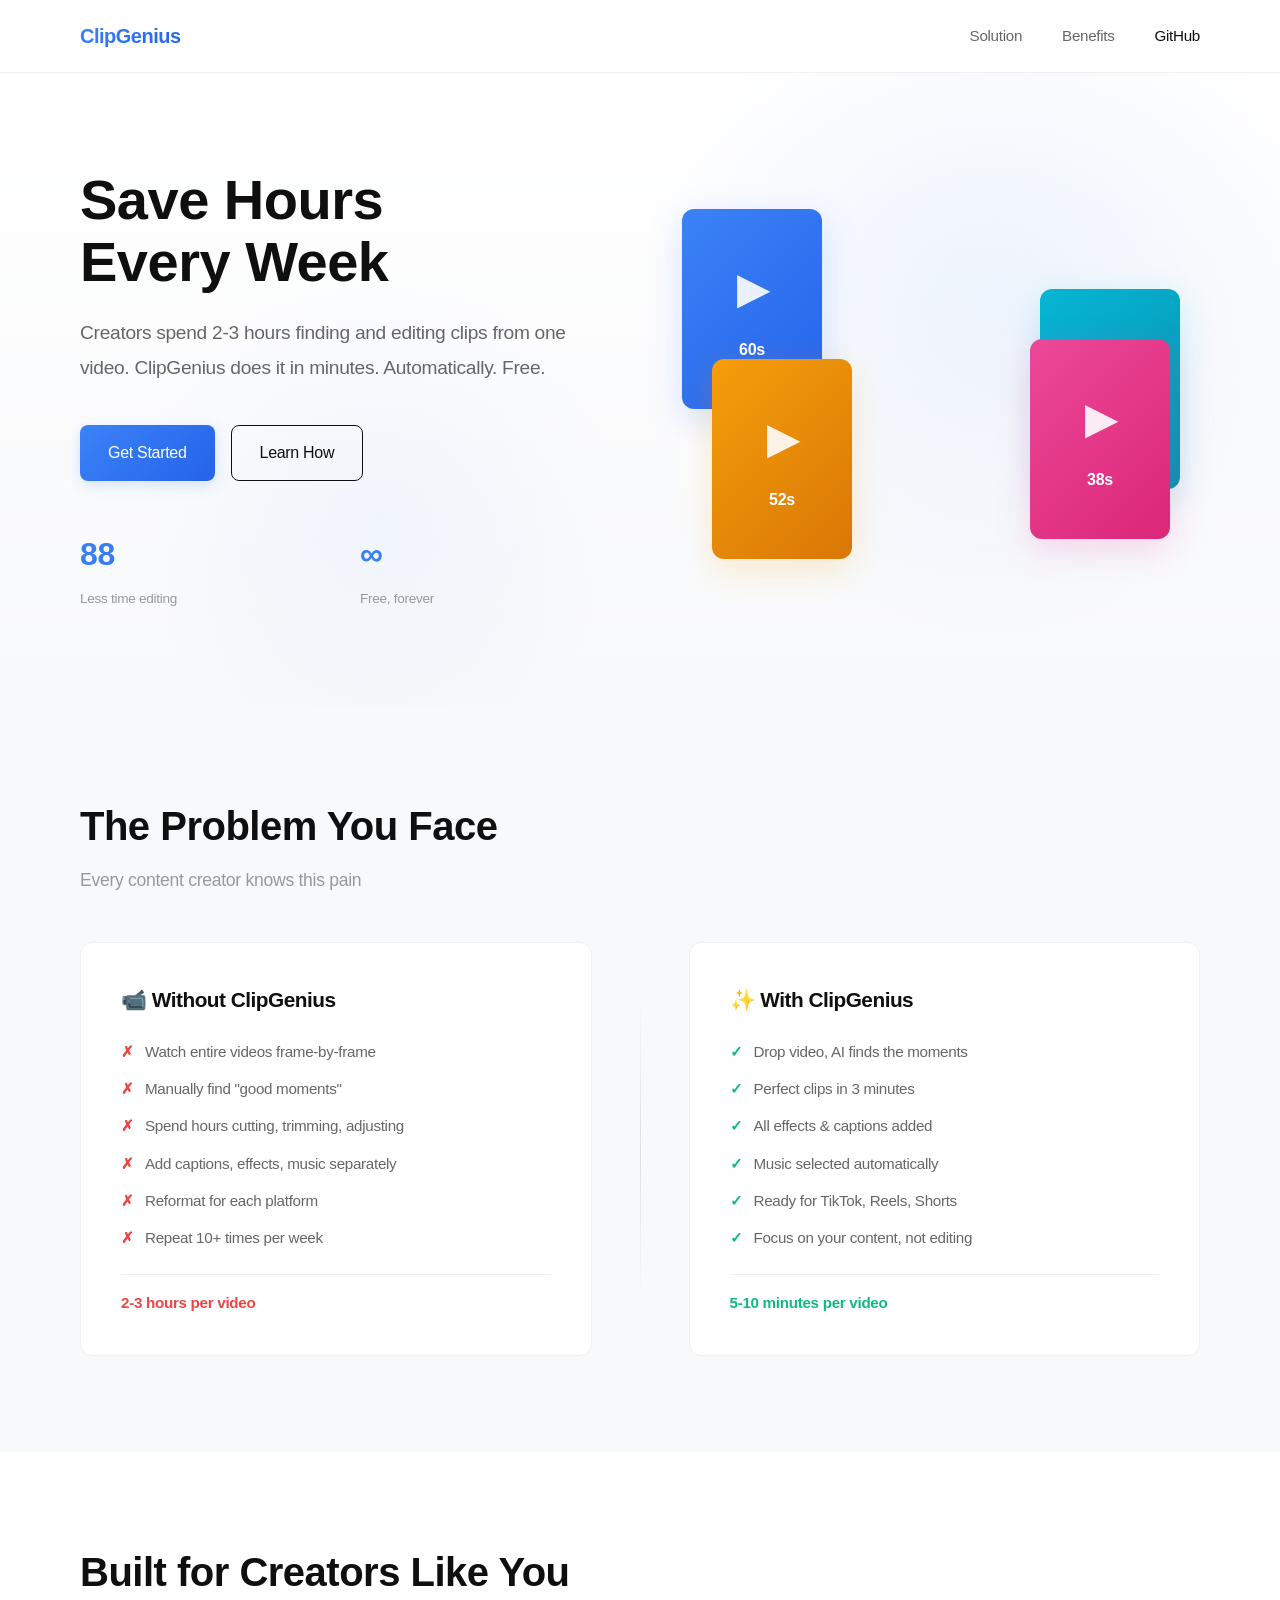
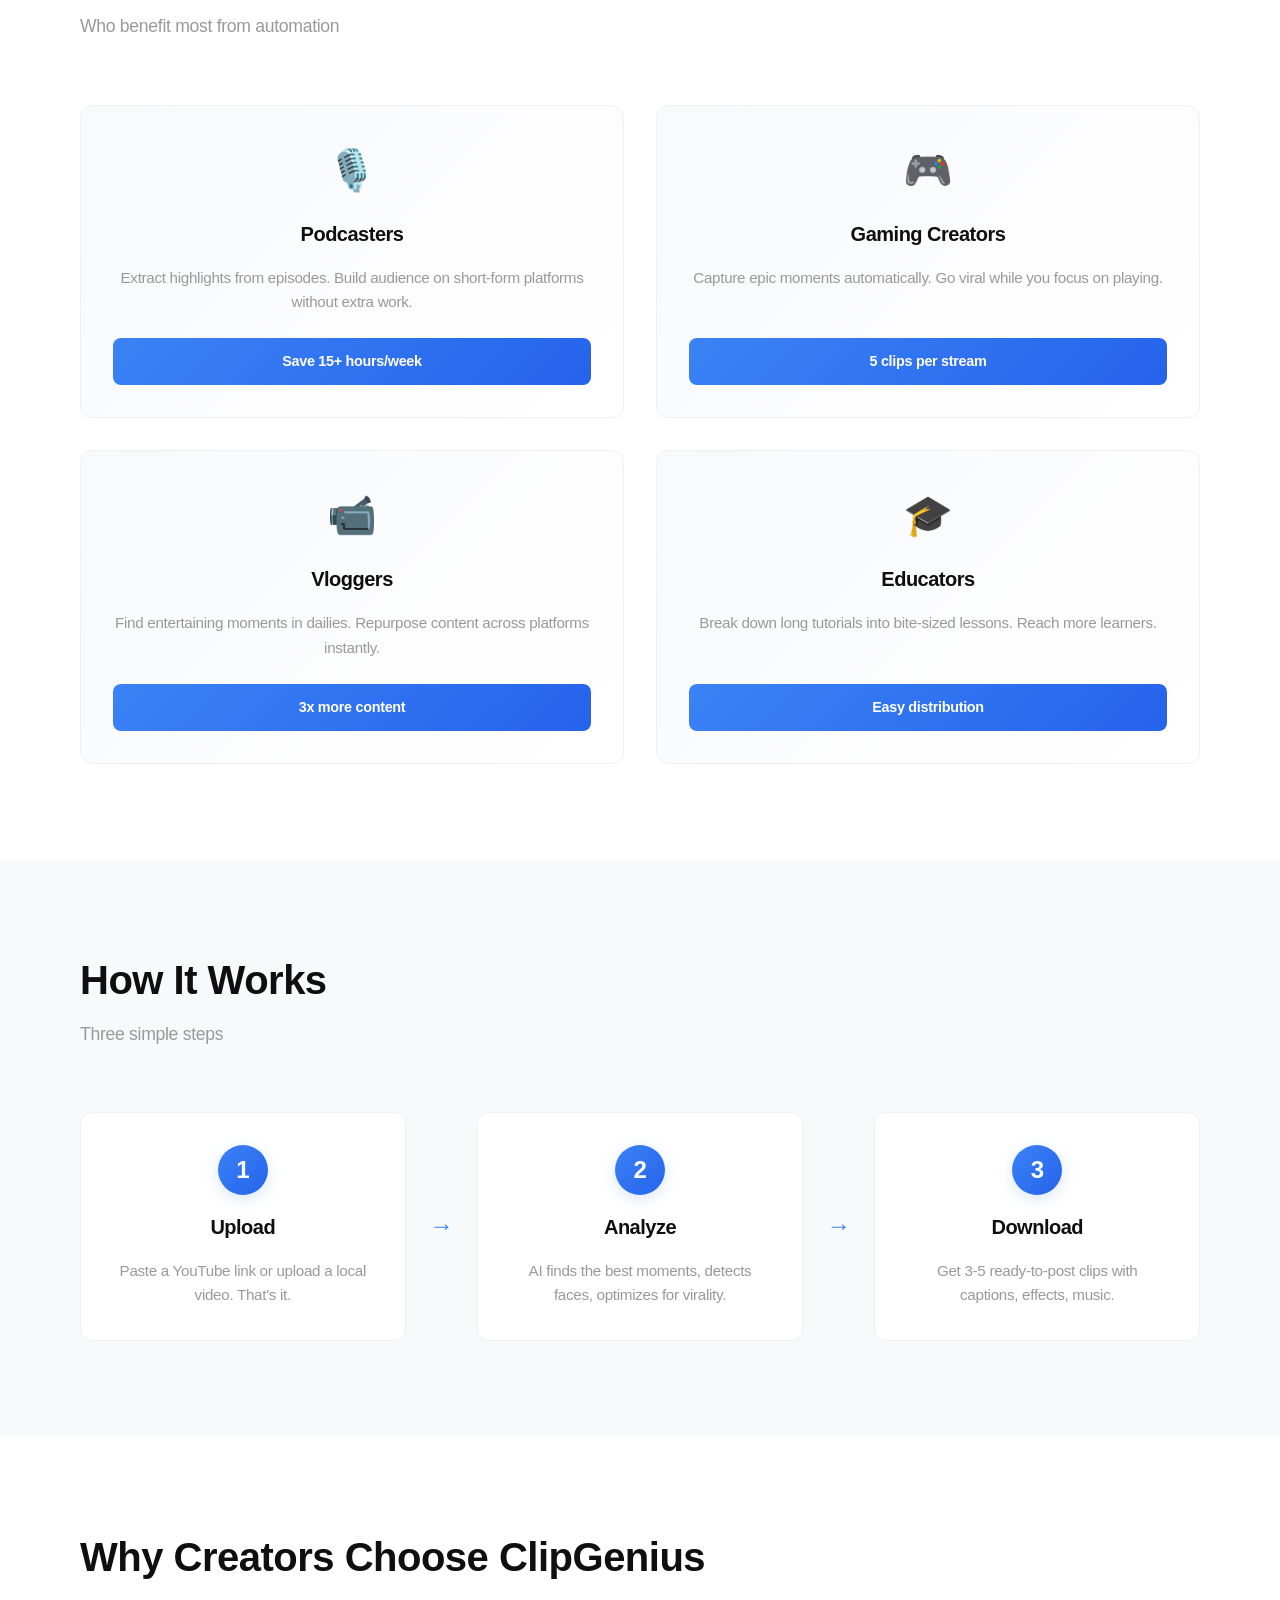
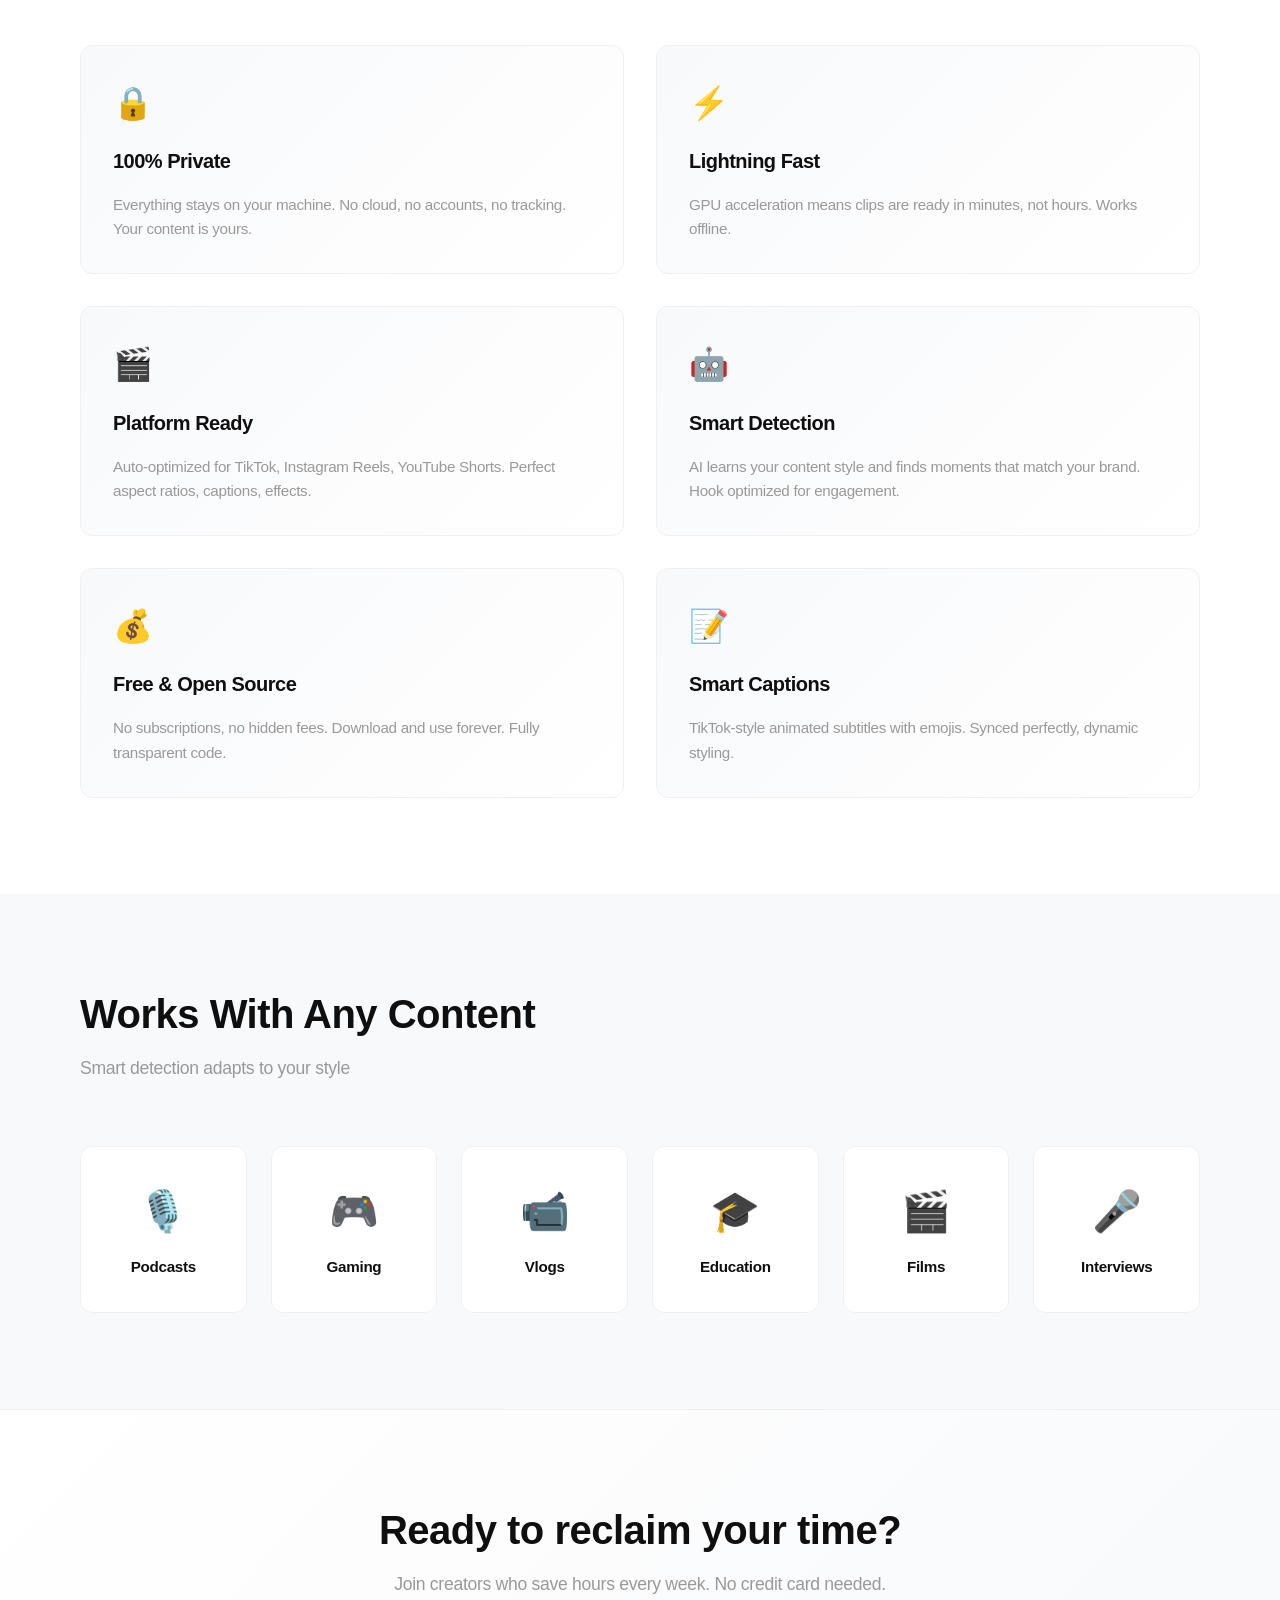
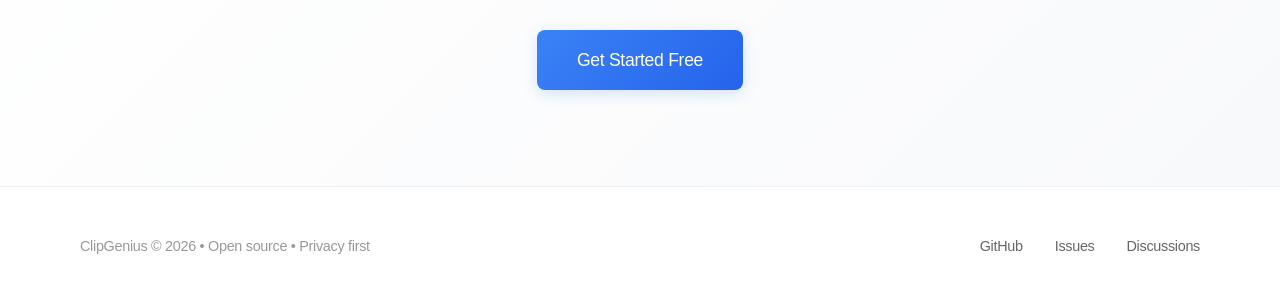
==== Site/index.html @ 605b988d "🔒 Bugfixes, sécurité, retry download + améliorations pipeline Sécurité & bugfixes (34 corrections su" ====
<!DOCTYPE html>
<html lang="en">
<head>
    <meta charset="UTF-8">
    <meta name="viewport" content="width=device-width, initial-scale=1.0">
    <meta name="description" content="ClipGenius - Transform long-form videos into viral short-form clips with AI-powered analysis. 100% local processing.">
    <meta name="keywords" content="video clip generator, TikTok, AI video, short-form video, automatic video editing">
    <title>ClipGenius - AI-Powered Video Clip Generator</title>
    <link rel="stylesheet" href="styles.css">
    <!-- Rybbit Tracking -->
    <script
        src="https://tracking.zeffut.fr/api/script.js"
        data-site-id="7b94ee2e15ae"
        defer
    ></script>
</head>
<body>
    <!-- Navigation -->
    <nav class="navbar">
        <div class="nav-wrapper">
            <a href="#" class="logo">ClipGenius</a>
            <div class="nav-links">
                <a href="#solution" class="nav-link">Solution</a>
                <a href="#benefits" class="nav-link">Benefits</a>
                <a href="https://github.com/Zeffut/ClipGenius" target="_blank" class="nav-link github">GitHub</a>
            </div>
        </div>
    </nav>

    <!-- Hero Section -->
    <section class="hero">
        <div class="hero-wrapper">
            <div class="hero-grid">
                <div class="hero-content">
                    <h1 class="hero-title">
                        Save Hours<br>Every Week
                    </h1>
                    <p class="hero-subtitle">
                        Creators spend 2-3 hours finding and editing clips from one video. ClipGenius does it in minutes. Automatically. Free.
                    </p>
                    <div class="hero-cta">
                        <a href="https://github.com/Zeffut/ClipGenius" target="_blank" class="btn btn-primary">Get Started</a>
                        <a href="#solution" class="btn btn-secondary">Learn How</a>
                    </div>
                    <div class="hero-stats">
                        <div class="hero-stat">
                            <div class="stat-value">96%</div>
                            <div class="stat-label">Less time editing</div>
                        </div>
                        <div class="hero-stat">
                            <div class="stat-value">∞</div>
                            <div class="stat-label">Free, forever</div>
                        </div>
                    </div>
                </div>

                <div class="hero-visual">
                    <div class="clip-cards">
                        <div class="clip-card clip-1">
                            <div class="clip-play">▶</div>
                            <span>60s</span>
                        </div>
                        <div class="clip-card clip-2">
                            <div class="clip-play">▶</div>
                            <span>45s</span>
                        </div>
                        <div class="clip-card clip-3">
                            <div class="clip-play">▶</div>
                            <span>52s</span>
                        </div>
                        <div class="clip-card clip-4">
                            <div class="clip-play">▶</div>
                            <span>38s</span>
                        </div>
                    </div>
                </div>
            </div>
        </div>
    </section>

    <!-- Solution Section -->
    <section id="solution" class="solution-section">
        <div class="section-wrapper">
            <h2 class="section-title">The Problem You Face</h2>
            <p class="section-subtitle">Every content creator knows this pain</p>

            <div class="problem-solution">
                <div class="problem-card">
                    <h3>📹 Without ClipGenius</h3>
                    <ul>
                        <li>Watch entire videos frame-by-frame</li>
                        <li>Manually find "good moments"</li>
                        <li>Spend hours cutting, trimming, adjusting</li>
                        <li>Add captions, effects, music separately</li>
                        <li>Reformat for each platform</li>
                        <li>Repeat 10+ times per week</li>
                    </ul>
                    <p class="problem-time">2-3 hours per video</p>
                </div>

                <div class="divider"></div>

                <div class="solution-card">
                    <h3>✨ With ClipGenius</h3>
                    <ul>
                        <li>Drop video, AI finds the moments</li>
                        <li>Perfect clips in 3 minutes</li>
                        <li>All effects & captions added</li>
                        <li>Music selected automatically</li>
                        <li>Ready for TikTok, Reels, Shorts</li>
                        <li>Focus on your content, not editing</li>
                    </ul>
                    <p class="solution-time">5-10 minutes per video</p>
                </div>
            </div>
        </div>
    </section>

    <!-- For Whom Section -->
    <section class="for-whom-section">
        <div class="section-wrapper">
            <h2 class="section-title">Built for Creators Like You</h2>
            <p class="section-subtitle">Who benefit most from automation</p>

            <div class="personas">
                <div class="persona">
                    <div class="persona-icon">🎙️</div>
                    <h3>Podcasters</h3>
                    <p>Extract highlights from episodes. Build audience on short-form platforms without extra work.</p>
                    <div class="persona-benefit">Save 15+ hours/week</div>
                </div>

                <div class="persona">
                    <div class="persona-icon">🎮</div>
                    <h3>Gaming Creators</h3>
                    <p>Capture epic moments automatically. Go viral while you focus on playing.</p>
                    <div class="persona-benefit">5 clips per stream</div>
                </div>

                <div class="persona">
                    <div class="persona-icon">📹</div>
                    <h3>Vloggers</h3>
                    <p>Find entertaining moments in dailies. Repurpose content across platforms instantly.</p>
                    <div class="persona-benefit">3x more content</div>
                </div>

                <div class="persona">
                    <div class="persona-icon">🎓</div>
                    <h3>Educators</h3>
                    <p>Break down long tutorials into bite-sized lessons. Reach more learners.</p>
                    <div class="persona-benefit">Easy distribution</div>
                </div>
            </div>
        </div>
    </section>

    <!-- How It Works -->
    <section id="benefits" class="how-section">
        <div class="section-wrapper">
            <h2 class="section-title">How It Works</h2>
            <p class="section-subtitle">Three simple steps</p>

            <div class="steps-container">
                <div class="step">
                    <div class="step-number">1</div>
                    <h3>Upload</h3>
                    <p>Paste a YouTube link or upload a local video. That's it.</p>
                </div>
                <div class="step-arrow">→</div>
                <div class="step">
                    <div class="step-number">2</div>
                    <h3>Analyze</h3>
                    <p>AI finds the best moments, detects faces, optimizes for virality.</p>
                </div>
                <div class="step-arrow">→</div>
                <div class="step">
                    <div class="step-number">3</div>
                    <h3>Download</h3>
                    <p>Get 3-5 ready-to-post clips with captions, effects, music.</p>
                </div>
            </div>
        </div>
    </section>

    <!-- Why It Works Section -->
    <section class="why-section">
        <div class="section-wrapper">
            <h2 class="section-title">Why Creators Choose ClipGenius</h2>

            <div class="features-grid">
                <div class="feature">
                    <div class="feature-icon">🔒</div>
                    <h3>100% Private</h3>
                    <p>Everything stays on your machine. No cloud, no accounts, no tracking. Your content is yours.</p>
                </div>

                <div class="feature">
                    <div class="feature-icon">⚡</div>
                    <h3>Lightning Fast</h3>
                    <p>GPU acceleration means clips are ready in minutes, not hours. Works offline.</p>
                </div>

                <div class="feature">
                    <div class="feature-icon">🎬</div>
                    <h3>Platform Ready</h3>
                    <p>Auto-optimized for TikTok, Instagram Reels, YouTube Shorts. Perfect aspect ratios, captions, effects.</p>
                </div>

                <div class="feature">
                    <div class="feature-icon">🤖</div>
                    <h3>Smart Detection</h3>
                    <p>AI learns your content style and finds moments that match your brand. Hook optimized for engagement.</p>
                </div>

                <div class="feature">
                    <div class="feature-icon">💰</div>
                    <h3>Free & Open Source</h3>
                    <p>No subscriptions, no hidden fees. Download and use forever. Fully transparent code.</p>
                </div>

                <div class="feature">
                    <div class="feature-icon">📝</div>
                    <h3>Smart Captions</h3>
                    <p>TikTok-style animated subtitles with emojis. Synced perfectly, dynamic styling.</p>
                </div>
            </div>
        </div>
    </section>

    <!-- Content Types Section -->
    <section class="content-types-section">
        <div class="section-wrapper">
            <h2 class="section-title">Works With Any Content</h2>
            <p class="section-subtitle">Smart detection adapts to your style</p>

            <div class="content-types">
                <div class="content-type">
                    <span class="ct-emoji">🎙️</span>
                    <span class="ct-name">Podcasts</span>
                </div>
                <div class="content-type">
                    <span class="ct-emoji">🎮</span>
                    <span class="ct-name">Gaming</span>
                </div>
                <div class="content-type">
                    <span class="ct-emoji">📹</span>
                    <span class="ct-name">Vlogs</span>
                </div>
                <div class="content-type">
                    <span class="ct-emoji">🎓</span>
                    <span class="ct-name">Education</span>
                </div>
                <div class="content-type">
                    <span class="ct-emoji">🎬</span>
                    <span class="ct-name">Films</span>
                </div>
                <div class="content-type">
                    <span class="ct-emoji">🎤</span>
                    <span class="ct-name">Interviews</span>
                </div>
            </div>
        </div>
    </section>

    <!-- CTA Section -->
    <section class="cta-section">
        <div class="section-wrapper cta-wrapper">
            <h2>Ready to reclaim your time?</h2>
            <p>Join creators who save hours every week. No credit card needed.</p>
            <a href="https://github.com/Zeffut/ClipGenius" target="_blank" class="btn btn-primary btn-large">
                Get Started Free
            </a>
        </div>
    </section>

    <!-- Footer -->
    <footer class="footer">
        <div class="footer-wrapper">
            <div class="footer-content">
                <p>ClipGenius © 2026 • Open source • Privacy first</p>
                <div class="footer-links">
                    <a href="https://github.com/Zeffut/ClipGenius" target="_blank">GitHub</a>
                    <a href="https://github.com/Zeffut/ClipGenius/issues" target="_blank">Issues</a>
                    <a href="https://github.com/Zeffut/ClipGenius/discussions" target="_blank">Discussions</a>
                </div>
            </div>
        </div>
    </footer>

    <script src="script.js"></script>
</body>
</html>
---- Site/styles.css ----
/* ==================== RESET & BASE ==================== */
* {
    margin: 0;
    padding: 0;
    box-sizing: border-box;
}

html {
    scroll-behavior: smooth;
}

body {
    font-family: -apple-system, BlinkMacSystemFont, 'Segoe UI', 'Helvetica Neue', sans-serif;
    background: #ffffff;
    color: #0f0f0f;
    line-height: 1.6;
    letter-spacing: -0.3px;
}

/* ==================== TYPOGRAPHY ==================== */
h1, h2, h3, h4, h5, h6 {
    font-weight: 600;
    letter-spacing: -0.5px;
}

h1 {
    font-size: 3.5rem;
    line-height: 1.1;
    font-weight: 700;
}

h2 {
    font-size: 2.5rem;
    line-height: 1.2;
    font-weight: 700;
}

h3 {
    font-size: 1.25rem;
    font-weight: 600;
}

p {
    color: #666;
    font-size: 1rem;
}

a {
    color: inherit;
    text-decoration: none;
}

/* ==================== UTILITIES ==================== */
.section-wrapper {
    max-width: 1200px;
    margin: 0 auto;
    padding: 0 40px;
}

.section-title {
    font-size: 2.5rem;
    margin-bottom: 1rem;
    color: #0f0f0f;
}

.section-subtitle {
    font-size: 1.1rem;
    color: #999;
    margin-bottom: 3rem;
}

/* ==================== BUTTONS ==================== */
.btn {
    display: inline-flex;
    align-items: center;
    gap: 0.5rem;
    padding: 0.875rem 1.75rem;
    border-radius: 8px;
    font-weight: 500;
    font-size: 1rem;
    cursor: pointer;
    border: none;
    transition: all 0.3s cubic-bezier(0.4, 0, 0.2, 1);
}

.btn-primary {
    background: linear-gradient(135deg, #3b82f6 0%, #2563eb 100%);
    color: white;
    box-shadow: 0 4px 15px rgba(59, 130, 246, 0.2);
}

.btn-primary:hover {
    transform: translateY(-2px);
    box-shadow: 0 8px 25px rgba(59, 130, 246, 0.35);
}

.btn-secondary {
    background: transparent;
    color: #0f0f0f;
    border: 1.5px solid #0f0f0f;
    transition: all 0.2s ease;
}

.btn-secondary:hover {
    background: #f5f5f5;
    transform: translateY(-1px);
}

.btn-large {
    padding: 1rem 2.5rem;
    font-size: 1.1rem;
}

/* ==================== NAVIGATION ==================== */
.navbar {
    position: sticky;
    top: 0;
    z-index: 1000;
    background: rgba(255, 255, 255, 0.95);
    backdrop-filter: blur(10px);
    border-bottom: 1px solid #f0f0f0;
    padding: 1.25rem 0;
    transition: all 0.2s ease;
}

.navbar.scrolled {
    box-shadow: 0 4px 15px rgba(0, 0, 0, 0.05);
}

.nav-wrapper {
    max-width: 1200px;
    margin: 0 auto;
    padding: 0 40px;
    display: flex;
    justify-content: space-between;
    align-items: center;
}

.logo {
    font-size: 1.25rem;
    font-weight: 700;
    color: #0f0f0f;
    letter-spacing: -0.5px;
    background: linear-gradient(135deg, #3b82f6 0%, #2563eb 100%);
    -webkit-background-clip: text;
    -webkit-text-fill-color: transparent;
    background-clip: text;
}

.nav-links {
    display: flex;
    gap: 2.5rem;
    align-items: center;
}

.nav-link {
    font-size: 0.95rem;
    color: #666;
    font-weight: 500;
    transition: color 0.2s ease;
    position: relative;
}

.nav-link:hover {
    color: #0f0f0f;
}

.nav-link.github {
    color: #0f0f0f;
}

/* ==================== HERO SECTION ==================== */
.hero {
    padding: 6rem 0;
    background: linear-gradient(180deg, #ffffff 0%, #f8f9fb 100%);
    position: relative;
    overflow: hidden;
}

.hero::before {
    content: '';
    position: absolute;
    top: -20%;
    right: -5%;
    width: 700px;
    height: 700px;
    background: radial-gradient(circle, rgba(59, 130, 246, 0.08) 0%, transparent 70%);
    border-radius: 50%;
    pointer-events: none;
}

.hero::after {
    content: '';
    position: absolute;
    bottom: -10%;
    left: 10%;
    width: 500px;
    height: 500px;
    background: radial-gradient(circle, rgba(59, 130, 246, 0.05) 0%, transparent 70%);
    border-radius: 50%;
    pointer-events: none;
}

.hero-wrapper {
    max-width: 1200px;
    margin: 0 auto;
    padding: 0 40px;
    position: relative;
    z-index: 1;
}

.hero-grid {
    display: grid;
    grid-template-columns: 1fr 1fr;
    gap: 4rem;
    align-items: center;
}

.hero-title {
    margin-bottom: 1.5rem;
    color: #0f0f0f;
}

.hero-subtitle {
    font-size: 1.2rem;
    color: #666;
    margin-bottom: 2.5rem;
    line-height: 1.8;
}

.hero-cta {
    display: flex;
    gap: 1rem;
    margin-bottom: 3rem;
}

.hero-stats {
    display: grid;
    grid-template-columns: repeat(2, 1fr);
    gap: 2rem;
}

.hero-stat {
    display: flex;
    flex-direction: column;
    gap: 0.5rem;
}

.stat-value {
    font-size: 2rem;
    font-weight: 700;
    background: linear-gradient(135deg, #3b82f6 0%, #2563eb 100%);
    -webkit-background-clip: text;
    -webkit-text-fill-color: transparent;
    background-clip: text;
}

.stat-label {
    font-size: 0.85rem;
    color: #999;
    font-weight: 500;
}

/* Hero Visual - Clip Cards */
.hero-visual {
    position: relative;
    height: 400px;
    display: flex;
    align-items: center;
    justify-content: center;
}

.clip-cards {
    position: relative;
    width: 100%;
    height: 100%;
}

.clip-card {
    position: absolute;
    width: 140px;
    height: 200px;
    background: linear-gradient(135deg, #3b82f6 0%, #2563eb 100%);
    border-radius: 12px;
    display: flex;
    flex-direction: column;
    align-items: center;
    justify-content: center;
    gap: 1rem;
    color: white;
    font-weight: 600;
    box-shadow: 0 10px 35px rgba(59, 130, 246, 0.2);
    cursor: pointer;
    transition: all 0.3s cubic-bezier(0.4, 0, 0.2, 1);
}

.clip-card:hover {
    transform: translateY(-5px);
    box-shadow: 0 15px 45px rgba(59, 130, 246, 0.3);
}

.clip-play {
    font-size: 2.5rem;
    opacity: 0.9;
}

.clip-1 {
    top: 20px;
    left: 10px;
    animation: float 3s ease-in-out infinite;
}

.clip-2 {
    top: 100px;
    right: 20px;
    background: linear-gradient(135deg, #06b6d4 0%, #0891b2 100%);
    box-shadow: 0 10px 35px rgba(6, 182, 212, 0.2);
    animation: float 3.5s ease-in-out infinite 0.2s;
}

.clip-2:hover {
    box-shadow: 0 15px 45px rgba(6, 182, 212, 0.3);
}

.clip-3 {
    bottom: 30px;
    left: 40px;
    background: linear-gradient(135deg, #f59e0b 0%, #d97706 100%);
    box-shadow: 0 10px 35px rgba(245, 158, 11, 0.2);
    animation: float 4s ease-in-out infinite 0.4s;
}

.clip-3:hover {
    box-shadow: 0 15px 45px rgba(245, 158, 11, 0.3);
}

.clip-4 {
    bottom: 50px;
    right: 30px;
    background: linear-gradient(135deg, #ec4899 0%, #db2777 100%);
    box-shadow: 0 10px 35px rgba(236, 72, 153, 0.2);
    animation: float 3.8s ease-in-out infinite 0.6s;
}

.clip-4:hover {
    box-shadow: 0 15px 45px rgba(236, 72, 153, 0.3);
}

@keyframes float {
    0%, 100% {
        transform: translateY(0px);
    }
    50% {
        transform: translateY(-15px);
    }
}

/* ==================== SOLUTION SECTION ==================== */
.solution-section {
    padding: 6rem 0;
    background: #f8f9fb;
}

.problem-solution {
    display: grid;
    grid-template-columns: 1fr auto 1fr;
    gap: 3rem;
    align-items: center;
}

.problem-card,
.solution-card {
    background: white;
    padding: 2.5rem;
    border-radius: 12px;
    border: 1px solid #f0f0f0;
}

.problem-card:hover,
.solution-card:hover {
    border-color: #e0e0e0;
    box-shadow: 0 4px 12px rgba(0, 0, 0, 0.05);
}

.problem-card h3,
.solution-card h3 {
    margin-bottom: 1.5rem;
    font-size: 1.3rem;
}

.problem-card ul,
.solution-card ul {
    list-style: none;
    display: flex;
    flex-direction: column;
    gap: 0.8rem;
    margin-bottom: 1.5rem;
}

.problem-card li,
.solution-card li {
    font-size: 0.95rem;
    color: #666;
    padding-left: 1.5rem;
    position: relative;
}

.problem-card li::before {
    content: '✗';
    position: absolute;
    left: 0;
    color: #ef4444;
    font-weight: bold;
}

.solution-card li::before {
    content: '✓';
    position: absolute;
    left: 0;
    color: #10b981;
    font-weight: bold;
}

.problem-time,
.solution-time {
    border-top: 1px solid #f0f0f0;
    padding-top: 1rem;
    font-weight: 600;
    font-size: 0.95rem;
}

.problem-time {
    color: #ef4444;
}

.solution-time {
    color: #10b981;
}

.divider {
    width: 1px;
    height: 300px;
    background: linear-gradient(180deg, transparent, #e0e0e0, transparent);
}

/* ==================== FOR WHOM SECTION ==================== */
.for-whom-section {
    padding: 6rem 0;
    background: white;
}

.personas {
    display: grid;
    grid-template-columns: repeat(2, 1fr);
    gap: 2rem;
    margin-top: 4rem;
}

.persona {
    background: linear-gradient(135deg, #f8f9fb 0%, #ffffff 100%);
    padding: 2rem;
    border-radius: 12px;
    border: 1px solid #f0f0f0;
    transition: all 0.3s ease;
    text-align: center;
    display: flex;
    flex-direction: column;
    gap: 1rem;
}

.persona:hover {
    transform: translateY(-2px);
    border-color: #3b82f6;
    box-shadow: 0 8px 25px rgba(59, 130, 246, 0.1);
}

.persona-icon {
    font-size: 2.5rem;
}

.persona h3 {
    color: #0f0f0f;
}

.persona p {
    color: #999;
    font-size: 0.95rem;
    flex: 1;
}

.persona-benefit {
    background: linear-gradient(135deg, #3b82f6 0%, #2563eb 100%);
    color: white;
    padding: 0.75rem 1.5rem;
    border-radius: 8px;
    font-weight: 600;
    font-size: 0.9rem;
    margin-top: 0.5rem;
}

/* ==================== HOW SECTION ==================== */
.how-section {
    padding: 6rem 0;
    background: #f8f9fb;
}

.steps-container {
    display: grid;
    grid-template-columns: 1fr auto 1fr auto 1fr;
    gap: 1.5rem;
    align-items: center;
    margin-top: 4rem;
}

.step {
    display: flex;
    flex-direction: column;
    gap: 1rem;
    text-align: center;
    background: white;
    padding: 2rem;
    border-radius: 12px;
    border: 1px solid #f0f0f0;
    transition: all 0.3s ease;
}

.step:hover {
    border-color: #3b82f6;
    box-shadow: 0 4px 12px rgba(59, 130, 246, 0.1);
    transform: translateY(-2px);
}

.step-number {
    width: 50px;
    height: 50px;
    background: linear-gradient(135deg, #3b82f6 0%, #2563eb 100%);
    color: white;
    border-radius: 50%;
    display: flex;
    align-items: center;
    justify-content: center;
    font-size: 1.5rem;
    font-weight: 700;
    margin: 0 auto;
    box-shadow: 0 4px 15px rgba(59, 130, 246, 0.2);
}

.step h3 {
    color: #0f0f0f;
}

.step p {
    color: #999;
    font-size: 0.95rem;
}

.step-arrow {
    color: #3b82f6;
    font-size: 1.5rem;
    font-weight: 300;
    animation: arrow-bounce 2s ease-in-out infinite;
}

@keyframes arrow-bounce {
    0%, 100% { transform: translateX(0); }
    50% { transform: translateX(5px); }
}

/* ==================== WHY SECTION ==================== */
.why-section {
    padding: 6rem 0;
    background: white;
}

.features-grid {
    display: grid;
    grid-template-columns: repeat(2, 1fr);
    gap: 2rem;
    margin-top: 4rem;
}

.feature {
    background: linear-gradient(135deg, #f8f9fb 0%, #ffffff 100%);
    padding: 2rem;
    border-radius: 12px;
    border: 1px solid #f0f0f0;
    transition: all 0.3s cubic-bezier(0.4, 0, 0.2, 1);
    display: flex;
    flex-direction: column;
    gap: 1rem;
}

.feature:hover {
    border-color: #3b82f6;
    transform: translateY(-4px);
    box-shadow: 0 8px 25px rgba(59, 130, 246, 0.1);
}

.feature-icon {
    font-size: 2rem;
}

.feature h3 {
    color: #0f0f0f;
}

.feature p {
    color: #999;
    font-size: 0.95rem;
}

/* ==================== CONTENT TYPES SECTION ==================== */
.content-types-section {
    padding: 6rem 0;
    background: #f8f9fb;
}

.content-types {
    display: grid;
    grid-template-columns: repeat(6, 1fr);
    gap: 1.5rem;
    margin-top: 4rem;
}

.content-type {
    background: white;
    padding: 2rem;
    border-radius: 12px;
    border: 1px solid #f0f0f0;
    display: flex;
    flex-direction: column;
    align-items: center;
    gap: 0.75rem;
    text-align: center;
    transition: all 0.3s ease;
    cursor: pointer;
}

.content-type:hover {
    border-color: #3b82f6;
    transform: scale(1.05);
    box-shadow: 0 8px 25px rgba(59, 130, 246, 0.1);
}

.ct-emoji {
    font-size: 2.5rem;
}

.ct-name {
    font-weight: 600;
    color: #0f0f0f;
    font-size: 0.95rem;
}

/* ==================== CTA SECTION ==================== */
.cta-section {
    padding: 6rem 0;
    background: linear-gradient(135deg, #ffffff 0%, #f8f9fb 100%);
    border-top: 1px solid #f0f0f0;
}

.cta-wrapper {
    text-align: center;
}

.cta-section h2 {
    margin-bottom: 1rem;
}

.cta-section p {
    font-size: 1.1rem;
    color: #999;
    margin-bottom: 2rem;
}

/* ==================== FOOTER ==================== */
.footer {
    background: white;
    border-top: 1px solid #f0f0f0;
    padding: 3rem 0;
}

.footer-wrapper {
    max-width: 1200px;
    margin: 0 auto;
    padding: 0 40px;
}

.footer-content {
    display: flex;
    justify-content: space-between;
    align-items: center;
}

.footer-content p {
    font-size: 0.9rem;
    color: #999;
    margin: 0;
}

.footer-links {
    display: flex;
    gap: 2rem;
}

.footer-links a {
    font-size: 0.9rem;
    color: #666;
    font-weight: 500;
    transition: color 0.2s ease;
}

.footer-links a:hover {
    color: #3b82f6;
}

/* ==================== RESPONSIVE ==================== */
@media (max-width: 1024px) {
    .section-wrapper {
        padding: 0 30px;
    }

    .nav-wrapper {
        padding: 0 30px;
    }

    .hero-wrapper {
        padding: 0 30px;
    }

    .hero-grid {
        grid-template-columns: 1fr;
        gap: 3rem;
    }

    .hero-visual {
        height: 300px;
    }

    h1 {
        font-size: 2.5rem;
    }

    h2 {
        font-size: 2rem;
    }

    .features-grid,
    .personas {
        grid-template-columns: 1fr;
    }

    .problem-solution {
        grid-template-columns: 1fr;
        gap: 2rem;
    }

    .divider {
        display: none;
    }

    .steps-container {
        grid-template-columns: 1fr;
        gap: 1rem;
    }

    .step-arrow {
        transform: rotate(90deg);
    }

    .content-types {
        grid-template-columns: repeat(3, 1fr);
    }
}

@media (max-width: 768px) {
    .section-wrapper {
        padding: 0 20px;
    }

    .nav-wrapper {
        padding: 0 20px;
    }

    .hero-wrapper {
        padding: 0 20px;
    }

    .hero {
        padding: 4rem 0;
    }

    h1 {
        font-size: 2rem;
    }

    h2 {
        font-size: 1.75rem;
    }

    .section-title {
        font-size: 1.75rem;
    }

    .hero-cta {
        flex-direction: column;
    }

    .btn {
        width: 100%;
        justify-content: center;
    }

    .hero-stats {
        grid-template-columns: 1fr;
    }

    .nav-links {
        gap: 1.5rem;
        font-size: 0.85rem;
    }

    .footer-content {
        flex-direction: column;
        gap: 1.5rem;
        text-align: center;
    }

    .footer-links {
        flex-direction: column;
        gap: 1rem;
    }

    .content-types {
        grid-template-columns: repeat(2, 1fr);
    }

    .feature,
    .persona {
        padding: 1.5rem;
    }
}

@media (max-width: 480px) {
    .section-wrapper {
        padding: 0 16px;
    }

    .nav-wrapper {
        padding: 0 16px;
    }

    .hero-wrapper {
        padding: 0 16px;
    }

    h1 {
        font-size: 1.5rem;
    }

    .hero-title {
        margin-bottom: 1rem;
    }

    .hero-subtitle {
        font-size: 1rem;
    }

    .section-title {
        font-size: 1.5rem;
    }

    .section-subtitle {
        font-size: 1rem;
    }

    .nav-links {
        gap: 1rem;
    }

    .content-types {
        grid-template-columns: 1fr;
    }

    .clip-card {
        width: 120px;
        height: 170px;
        font-size: 0.85rem;
    }

    .clip-play {
        font-size: 2rem;
    }
}

/* ==================== ANIMATIONS ==================== */
@keyframes fadeIn {
    from {
        opacity: 0;
        transform: translateY(10px);
    }
    to {
        opacity: 1;
        transform: translateY(0);
    }
}

.feature,
.persona,
.content-type {
    animation: fadeIn 0.5s ease forwards;
}

/* Smooth scroll */
@media (prefers-reduced-motion: reduce) {
    html {
        scroll-behavior: auto;
    }

    * {
        animation-duration: 0.01ms !important;
        transition-duration: 0.01ms !important;
    }
}
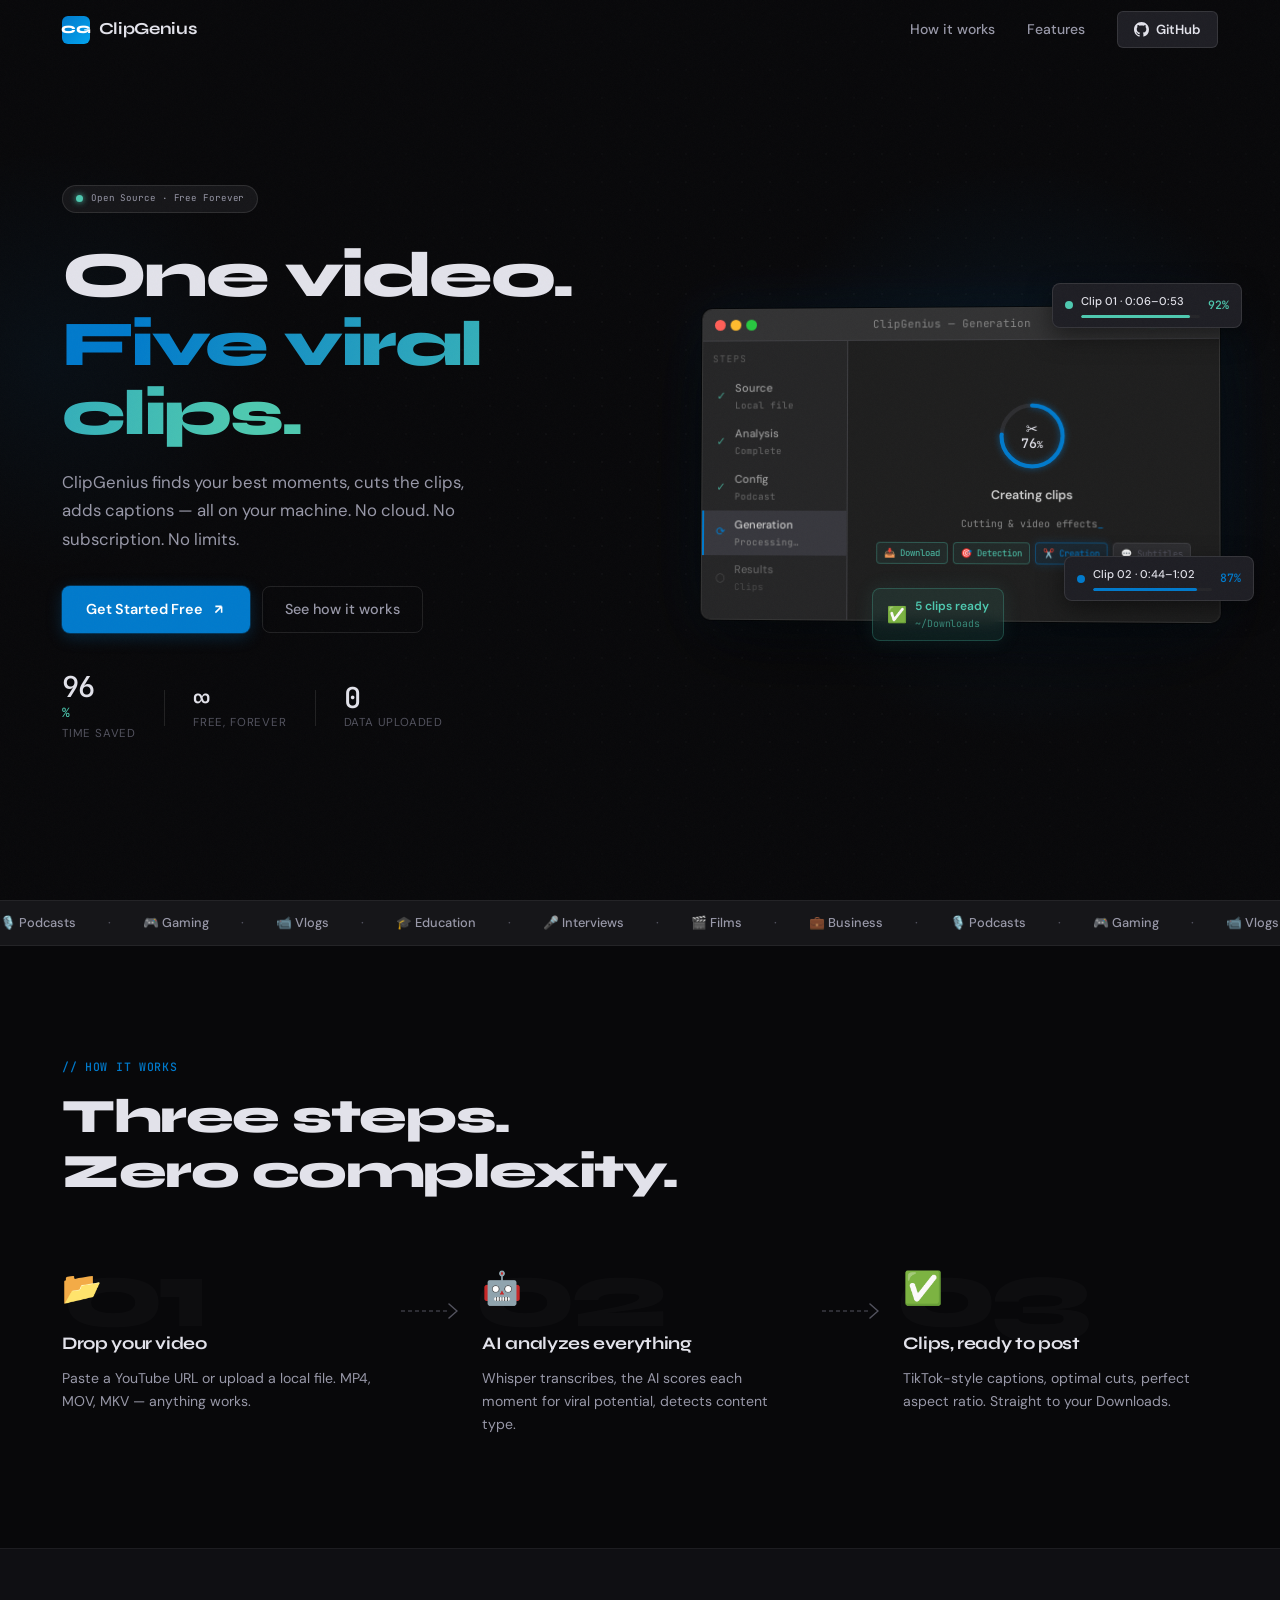
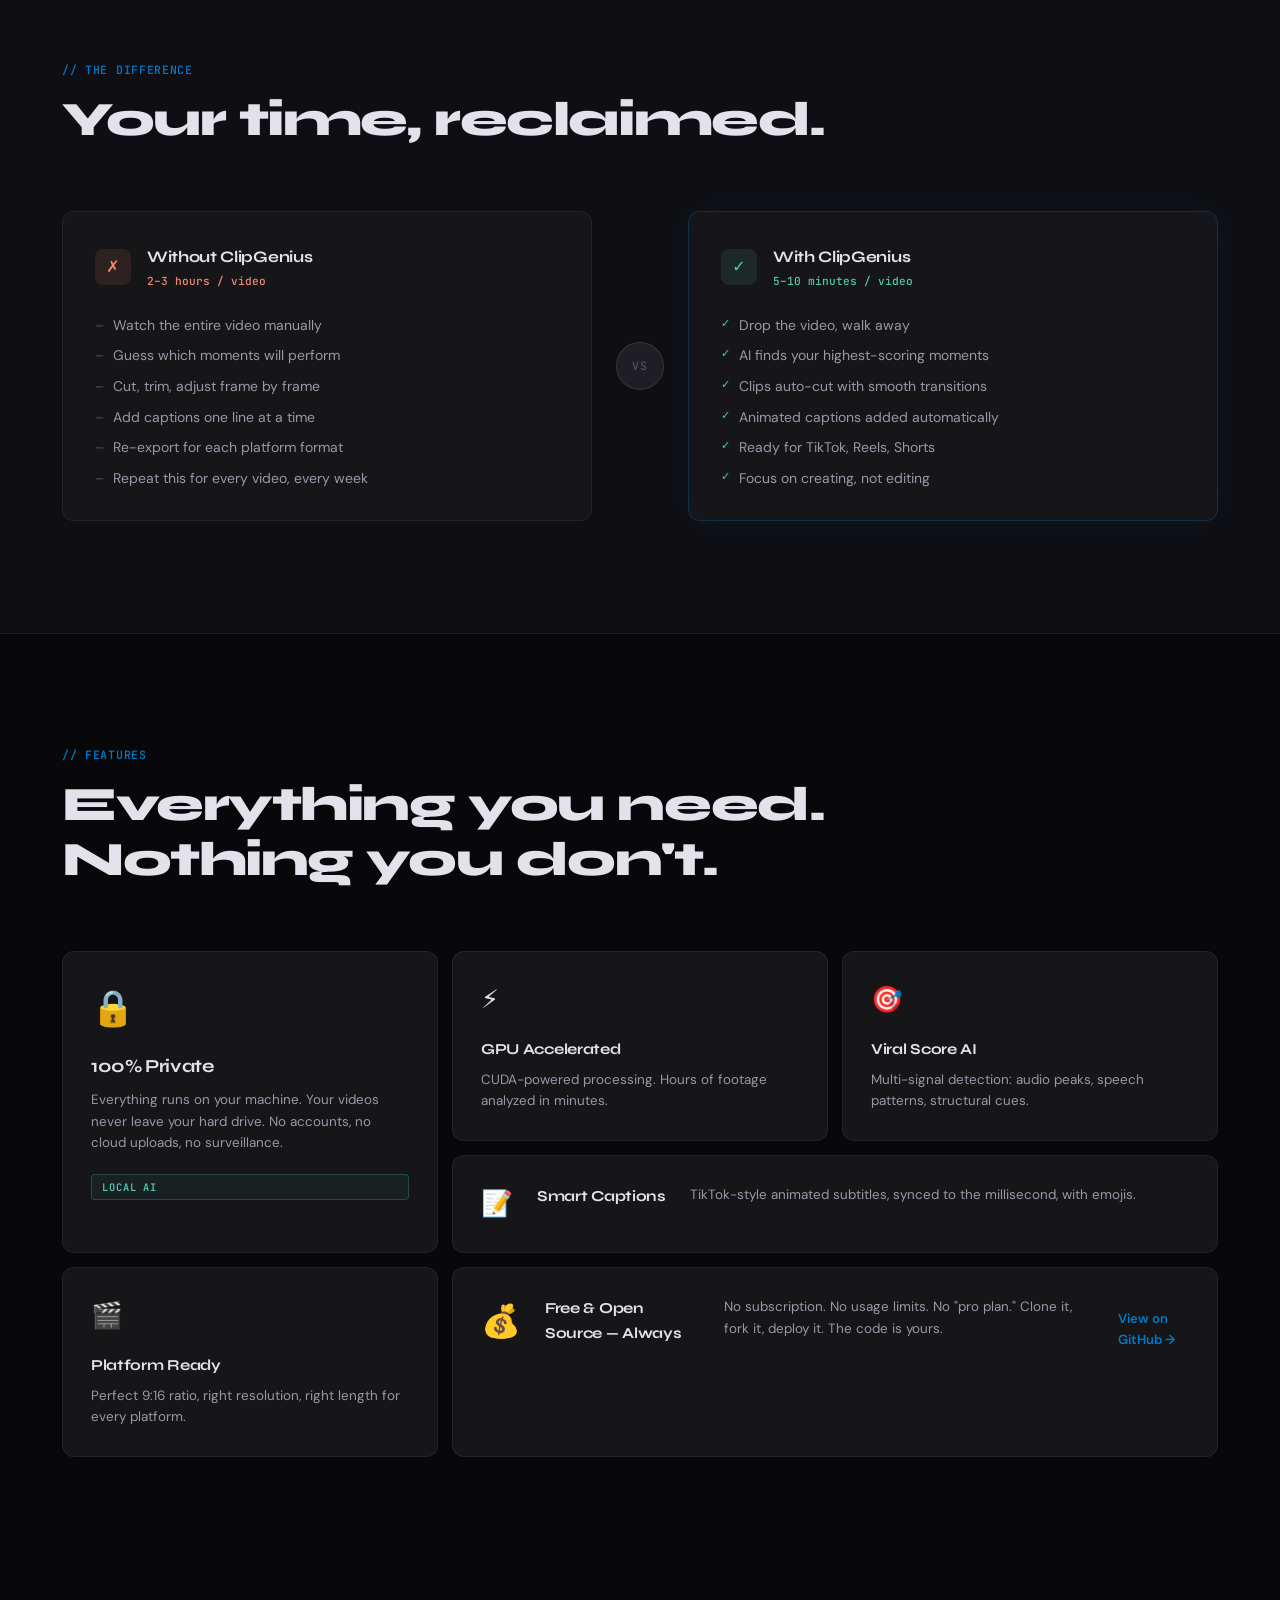
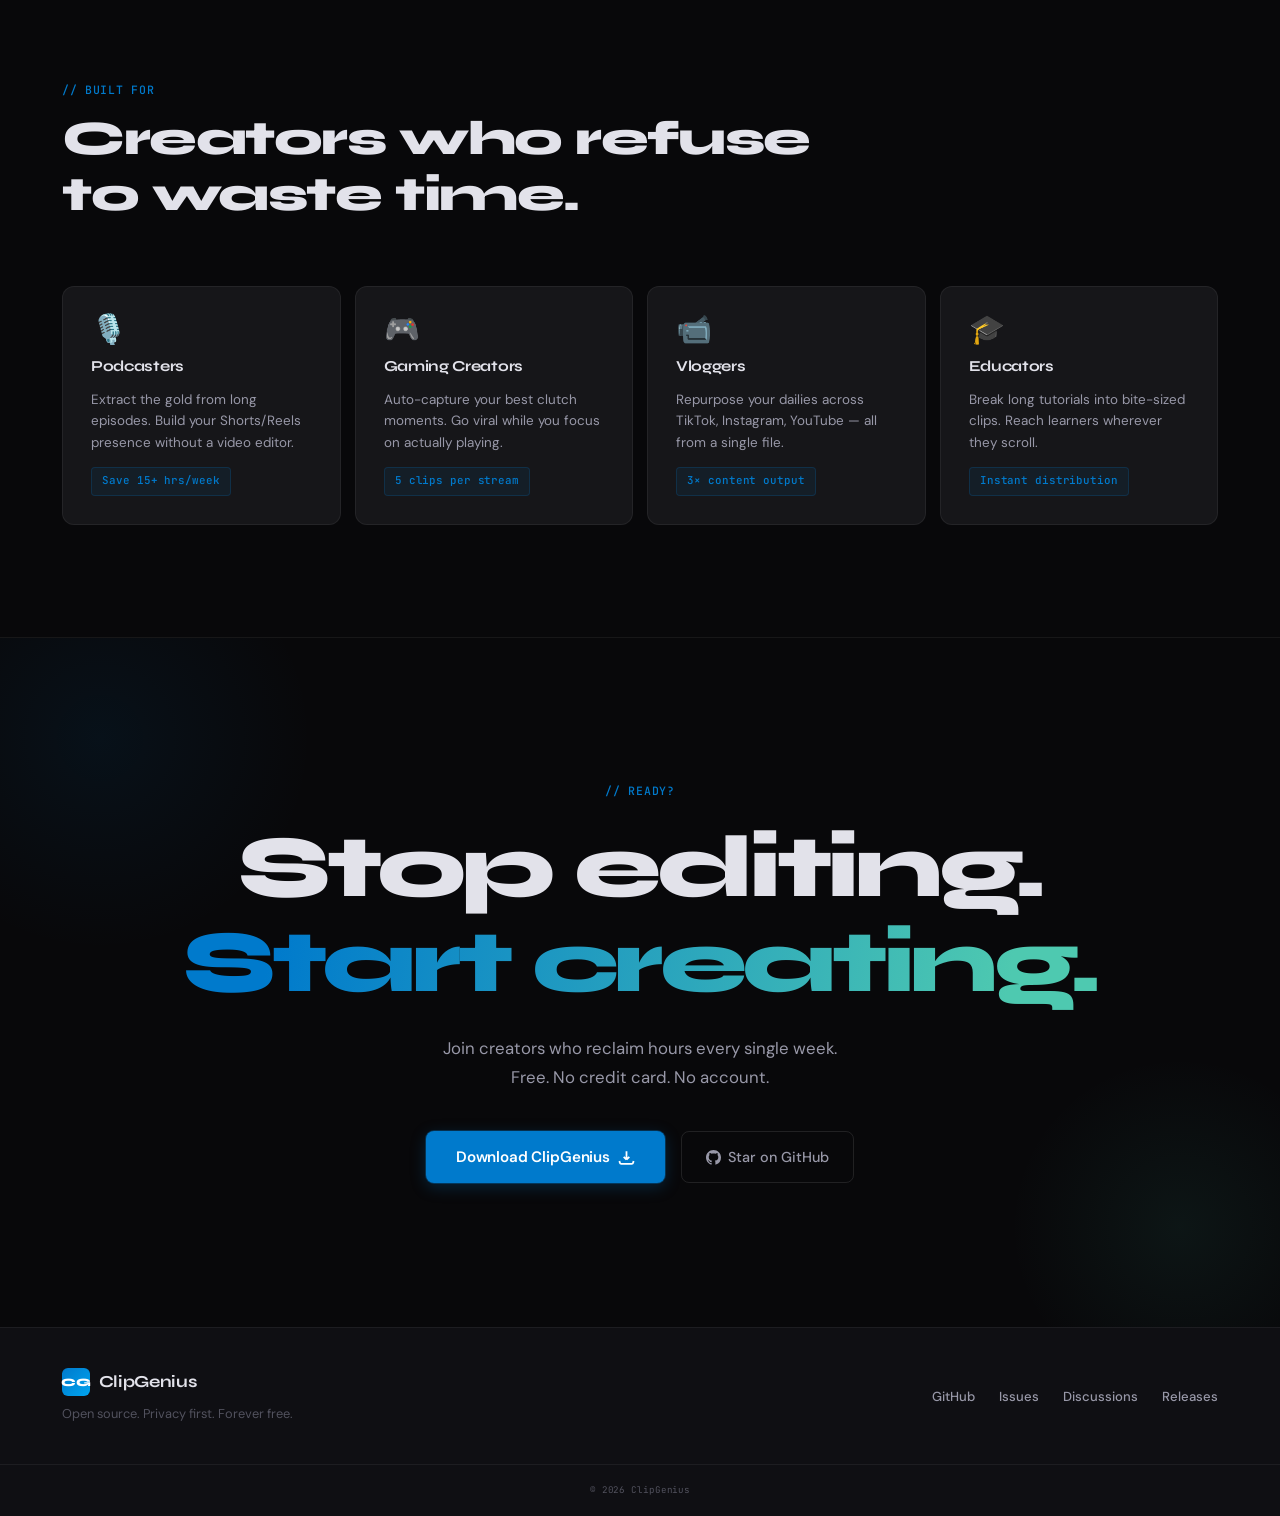
==== commit 413191bd: "Redesign complet de la landing page (Dark Control Room) - Nouveau thème sombre cohérent avec l'app (" ====
--- a/Site/index.html
+++ b/Site/index.html
@@ -3,287 +3,479 @@
 <head>
     <meta charset="UTF-8">
     <meta name="viewport" content="width=device-width, initial-scale=1.0">
-    <meta name="description" content="ClipGenius - Transform long-form videos into viral short-form clips with AI-powered analysis. 100% local processing.">
-    <meta name="keywords" content="video clip generator, TikTok, AI video, short-form video, automatic video editing">
-    <title>ClipGenius - AI-Powered Video Clip Generator</title>
+    <meta name="description" content="ClipGenius — AI-powered video clip generator. Turn long videos into viral short-form clips. 100% local, 100% free.">
+    <meta name="keywords" content="video clip generator, AI video, TikTok clips, short-form video, automatic editing, open source">
+    <meta property="og:title" content="ClipGenius — AI Video Clip Generator">
+    <meta property="og:description" content="Turn hours of video into viral clips. Automatically. Free.">
+    <title>ClipGenius — AI Video Clip Generator</title>
+    <link rel="preconnect" href="https://fonts.googleapis.com">
+    <link rel="preconnect" href="https://fonts.gstatic.com" crossorigin>
+    <link href="https://fonts.googleapis.com/css2?family=Syne:wght@700;800&family=DM+Sans:opsz,wght@9..40,400;9..40,500;9..40,600&family=JetBrains+Mono:wght@400;500&display=swap" rel="stylesheet">
+    <!-- Rybbit Tracking -->
+    <script src="https://tracking.zeffut.fr/api/script.js" data-site-id="7b94ee2e15ae" defer></script>
     <link rel="stylesheet" href="styles.css">
-    <!-- Rybbit Tracking -->
-    <script
-        src="https://tracking.zeffut.fr/api/script.js"
-        data-site-id="7b94ee2e15ae"
-        defer
-    ></script>
 </head>
 <body>
-    <!-- Navigation -->
-    <nav class="navbar">
-        <div class="nav-wrapper">
-            <a href="#" class="logo">ClipGenius</a>
+
+    <div class="noise" aria-hidden="true"></div>
+
+    <!-- ── NAV ── -->
+    <nav class="navbar" id="navbar">
+        <div class="nav-inner">
+            <a href="#" class="logo">
+                <span class="logo-mark">CG</span>
+                ClipGenius
+            </a>
             <div class="nav-links">
-                <a href="#solution" class="nav-link">Solution</a>
-                <a href="#benefits" class="nav-link">Benefits</a>
-                <a href="https://github.com/Zeffut/ClipGenius" target="_blank" class="nav-link github">GitHub</a>
+                <a href="#how" class="nav-link">How it works</a>
+                <a href="#features" class="nav-link">Features</a>
+                <a href="https://github.com/Zeffut/ClipGenius" target="_blank" rel="noopener noreferrer" class="nav-cta">
+                    <svg width="15" height="15" viewBox="0 0 24 24" fill="currentColor" aria-hidden="true"><path d="M12 0C5.37 0 0 5.37 0 12c0 5.31 3.435 9.795 8.205 11.385.6.105.825-.255.825-.57 0-.285-.015-1.23-.015-2.235-3.015.555-3.795-.735-4.035-1.41-.135-.345-.72-1.41-1.23-1.695-.42-.225-1.02-.78-.015-.795.945-.015 1.62.87 1.845 1.23 1.08 1.815 2.805 1.305 3.495.99.105-.78.42-1.305.765-1.605-2.67-.3-5.46-1.335-5.46-5.925 0-1.305.465-2.385 1.23-3.225-.12-.3-.54-1.53.12-3.18 0 0 1.005-.315 3.3 1.23.96-.27 1.98-.405 3-.405s2.04.135 3 .405c2.295-1.56 3.3-1.23 3.3-1.23.66 1.65.24 2.88.12 3.18.765.84 1.23 1.905 1.23 3.225 0 4.605-2.805 5.625-5.475 5.925.435.375.81 1.095.81 2.22 0 1.605-.015 2.895-.015 3.3 0 .315.225.69.825.57A12.02 12.02 0 0 0 24 12c0-6.63-5.37-12-12-12z"/></svg>
+                    GitHub
+                </a>
             </div>
         </div>
     </nav>
 
-    <!-- Hero Section -->
-    <section class="hero">
-        <div class="hero-wrapper">
-            <div class="hero-grid">
-                <div class="hero-content">
-                    <h1 class="hero-title">
-                        Save Hours<br>Every Week
-                    </h1>
-                    <p class="hero-subtitle">
-                        Creators spend 2-3 hours finding and editing clips from one video. ClipGenius does it in minutes. Automatically. Free.
-                    </p>
-                    <div class="hero-cta">
-                        <a href="https://github.com/Zeffut/ClipGenius" target="_blank" class="btn btn-primary">Get Started</a>
-                        <a href="#solution" class="btn btn-secondary">Learn How</a>
-                    </div>
-                    <div class="hero-stats">
-                        <div class="hero-stat">
-                            <div class="stat-value">96%</div>
-                            <div class="stat-label">Less time editing</div>
+    <!-- ── HERO ── -->
+    <section class="hero" id="hero">
+        <div class="hero-bg">
+            <div class="hero-grid" aria-hidden="true"></div>
+            <div class="hero-glow-l" aria-hidden="true"></div>
+            <div class="hero-glow-r" aria-hidden="true"></div>
+        </div>
+
+        <div class="container hero-inner">
+
+            <!-- Left: content -->
+            <div class="hero-content">
+                <div class="hero-badge reveal">
+                    <span class="badge-dot"></span>
+                    <span class="mono">Open Source · Free Forever</span>
+                </div>
+
+                <h1 class="hero-title reveal" data-delay="80">
+                    One video.<br>
+                    <em>Five viral clips.</em>
+                </h1>
+
+                <p class="hero-sub reveal" data-delay="180">
+                    ClipGenius finds your best moments, cuts the clips,
+                    adds captions — all on your machine. No cloud.
+                    No subscription. No limits.
+                </p>
+
+                <div class="hero-actions reveal" data-delay="280">
+                    <a href="https://github.com/Zeffut/ClipGenius" target="_blank" rel="noopener noreferrer" class="btn-primary">
+                        Get Started Free
+                        <svg width="15" height="15" viewBox="0 0 24 24" fill="none" stroke="currentColor" stroke-width="2.5" aria-hidden="true"><path d="M7 17L17 7M17 7H7M17 7v10"/></svg>
+                    </a>
+                    <a href="#how" class="btn-ghost">See how it works</a>
+                </div>
+
+                <div class="hero-stats reveal" data-delay="380">
+                    <div class="stat">
+                        <span class="stat-num mono" data-count="96">96</span><span class="stat-suf mono">%</span>
+                        <span class="stat-label">Time saved</span>
+                    </div>
+                    <div class="stat-sep" aria-hidden="true"></div>
+                    <div class="stat">
+                        <span class="stat-num mono">∞</span>
+                        <span class="stat-label">Free, forever</span>
+                    </div>
+                    <div class="stat-sep" aria-hidden="true"></div>
+                    <div class="stat">
+                        <span class="stat-num mono">0</span>
+                        <span class="stat-label">Data uploaded</span>
+                    </div>
+                </div>
+            </div>
+
+            <!-- Right: App mockup -->
+            <div class="hero-visual reveal" data-delay="120">
+
+                <!-- The app window replica -->
+                <div class="app-window" id="appWindow">
+
+                    <!-- Titlebar -->
+                    <div class="aw-titlebar">
+                        <div class="aw-dots" aria-hidden="true">
+                            <span></span><span></span><span></span>
                         </div>
-                        <div class="hero-stat">
-                            <div class="stat-value">∞</div>
-                            <div class="stat-label">Free, forever</div>
+                        <span class="aw-title mono">ClipGenius — Generation</span>
+                        <div class="aw-live">
+                            <span class="aw-pulse" aria-hidden="true"></span>
+                            <span class="mono">AI Active</span>
                         </div>
                     </div>
-                </div>
-
-                <div class="hero-visual">
-                    <div class="clip-cards">
-                        <div class="clip-card clip-1">
-                            <div class="clip-play">▶</div>
-                            <span>60s</span>
+
+                    <!-- App body -->
+                    <div class="aw-body">
+
+                        <!-- Sidebar -->
+                        <nav class="aw-sidebar" aria-label="Steps">
+                            <div class="aw-sb-label mono">Steps</div>
+
+                            <div class="aw-nav-item aw-done">
+                                <span class="aw-nav-icon aw-check" aria-hidden="true">✓</span>
+                                <div class="aw-nav-text">
+                                    <span class="aw-nav-title">Source</span>
+                                    <span class="aw-nav-sub">Local file</span>
+                                </div>
+                            </div>
+
+                            <div class="aw-nav-item aw-done">
+                                <span class="aw-nav-icon aw-check" aria-hidden="true">✓</span>
+                                <div class="aw-nav-text">
+                                    <span class="aw-nav-title">Analysis</span>
+                                    <span class="aw-nav-sub">Complete</span>
+                                </div>
+                            </div>
+
+                            <div class="aw-nav-item aw-done">
+                                <span class="aw-nav-icon aw-check" aria-hidden="true">✓</span>
+                                <div class="aw-nav-text">
+                                    <span class="aw-nav-title">Config</span>
+                                    <span class="aw-nav-sub">Podcast</span>
+                                </div>
+                            </div>
+
+                            <div class="aw-nav-item aw-active" aria-current="step">
+                                <span class="aw-nav-icon aw-spin" aria-hidden="true">⟳</span>
+                                <div class="aw-nav-text">
+                                    <span class="aw-nav-title">Generation</span>
+                                    <span class="aw-nav-sub">Processing…</span>
+                                </div>
+                            </div>
+
+                            <div class="aw-nav-item aw-dim">
+                                <span class="aw-nav-icon" aria-hidden="true">○</span>
+                                <div class="aw-nav-text">
+                                    <span class="aw-nav-title">Results</span>
+                                    <span class="aw-nav-sub">Clips</span>
+                                </div>
+                            </div>
+                        </nav>
+
+                        <!-- Main generate view -->
+                        <div class="aw-main">
+                            <div class="aw-generate">
+
+                                <!-- Circular progress ring -->
+                                <div class="aw-ring-wrap">
+                                    <svg class="aw-ring" viewBox="0 0 100 100" fill="none" aria-hidden="true">
+                                        <circle class="aw-ring-track" cx="50" cy="50" r="38" stroke-width="5"/>
+                                        <circle class="aw-ring-fill" id="mockRing" cx="50" cy="50" r="38"
+                                                stroke-width="5"
+                                                stroke-dasharray="238.76"
+                                                stroke-dashoffset="238.76"
+                                                transform="rotate(-90 50 50)"/>
+                                    </svg>
+                                    <div class="aw-ring-center">
+                                        <span class="aw-ring-icon" aria-hidden="true">✂️</span>
+                                        <span class="aw-ring-pct mono" id="mockPct" aria-live="polite">0<span class="aw-ring-sym">%</span></span>
+                                    </div>
+                                </div>
+
+                                <div class="aw-status-text">Creating clips</div>
+                                <div class="aw-substatus mono">Cutting &amp; video effects<span class="aw-blink" aria-hidden="true">_</span></div>
+
+                                <!-- Step pills -->
+                                <div class="aw-pills" role="list">
+                                    <span class="aw-pill aw-pill-done" role="listitem">📥 Download</span>
+                                    <span class="aw-pill aw-pill-done" role="listitem">🎯 Detection</span>
+                                    <span class="aw-pill aw-pill-active" role="listitem">✂️ Creation</span>
+                                    <span class="aw-pill" role="listitem">💬 Subtitles</span>
+                                </div>
+
+                            </div>
                         </div>
-                        <div class="clip-card clip-2">
-                            <div class="clip-play">▶</div>
-                            <span>45s</span>
+                    </div>
+                </div>
+
+                <!-- Floating clip cards -->
+                <div class="fc fc-1" aria-hidden="true">
+                    <span class="fc-dot" style="background:var(--teal)"></span>
+                    <div class="fc-body">
+                        <div class="fc-name">Clip 01 · 0:06–0:53</div>
+                        <div class="fc-bar"><div class="fc-fill" style="width:92%;background:var(--teal)"></div></div>
+                    </div>
+                    <span class="fc-score" style="color:var(--teal)">92%</span>
+                </div>
+
+                <div class="fc fc-2" aria-hidden="true">
+                    <span class="fc-dot" style="background:var(--accent)"></span>
+                    <div class="fc-body">
+                        <div class="fc-name">Clip 02 · 0:44–1:02</div>
+                        <div class="fc-bar"><div class="fc-fill" style="width:87%;background:var(--accent)"></div></div>
+                    </div>
+                    <span class="fc-score" style="color:var(--accent)">87%</span>
+                </div>
+
+                <div class="fc-done" aria-hidden="true">
+                    <span aria-hidden="true">✅</span>
+                    <div>
+                        <div class="fc-done-title">5 clips ready</div>
+                        <div class="fc-done-sub mono">~/Downloads</div>
+                    </div>
+                </div>
+
+            </div>
+        </div>
+
+        <div class="scroll-hint" aria-hidden="true">
+            <div class="scroll-line"></div>
+            <span class="mono">scroll</span>
+        </div>
+    </section>
+
+    <!-- ── TICKER ── -->
+    <div class="ticker-wrap" aria-hidden="true">
+        <div class="ticker-track">
+            <div class="ticker-inner">
+                <span>🎙️ Podcasts</span><span class="tick-sep">·</span>
+                <span>🎮 Gaming</span><span class="tick-sep">·</span>
+                <span>📹 Vlogs</span><span class="tick-sep">·</span>
+                <span>🎓 Education</span><span class="tick-sep">·</span>
+                <span>🎤 Interviews</span><span class="tick-sep">·</span>
+                <span>🎬 Films</span><span class="tick-sep">·</span>
+                <span>💼 Business</span><span class="tick-sep">·</span>
+                <span>🎙️ Podcasts</span><span class="tick-sep">·</span>
+                <span>🎮 Gaming</span><span class="tick-sep">·</span>
+                <span>📹 Vlogs</span><span class="tick-sep">·</span>
+                <span>🎓 Education</span><span class="tick-sep">·</span>
+                <span>🎤 Interviews</span><span class="tick-sep">·</span>
+                <span>🎬 Films</span><span class="tick-sep">·</span>
+                <span>💼 Business</span><span class="tick-sep">·</span>
+            </div>
+        </div>
+    </div>
+
+    <!-- ── HOW IT WORKS ── -->
+    <section class="section" id="how">
+        <div class="container">
+            <div class="section-head reveal">
+                <div class="label mono">// How it works</div>
+                <h2>Three steps.<br>Zero complexity.</h2>
+            </div>
+
+            <div class="steps-row">
+                <div class="step-item reveal">
+                    <div class="step-wm mono" aria-hidden="true">01</div>
+                    <div class="step-icon-lg" aria-hidden="true">📂</div>
+                    <h3>Drop your video</h3>
+                    <p>Paste a YouTube URL or upload a local file. MP4, MOV, MKV — anything works.</p>
+                </div>
+
+                <div class="step-arrow reveal" data-delay="60" aria-hidden="true">
+                    <svg viewBox="0 0 48 2" fill="none"><line x1="0" y1="1" x2="48" y2="1" stroke="currentColor" stroke-width="1" stroke-dasharray="4 3"/></svg>
+                    <svg class="step-chevron" viewBox="0 0 10 16" fill="none"><path d="M1 1l8 7-8 7" stroke="currentColor" stroke-width="1.5" stroke-linecap="round"/></svg>
+                </div>
+
+                <div class="step-item reveal" data-delay="120">
+                    <div class="step-wm mono" aria-hidden="true">02</div>
+                    <div class="step-icon-lg" aria-hidden="true">🤖</div>
+                    <h3>AI analyzes everything</h3>
+                    <p>Whisper transcribes, the AI scores each moment for viral potential, detects content type.</p>
+                </div>
+
+                <div class="step-arrow reveal" data-delay="180" aria-hidden="true">
+                    <svg viewBox="0 0 48 2" fill="none"><line x1="0" y1="1" x2="48" y2="1" stroke="currentColor" stroke-width="1" stroke-dasharray="4 3"/></svg>
+                    <svg class="step-chevron" viewBox="0 0 10 16" fill="none"><path d="M1 1l8 7-8 7" stroke="currentColor" stroke-width="1.5" stroke-linecap="round"/></svg>
+                </div>
+
+                <div class="step-item reveal" data-delay="240">
+                    <div class="step-wm mono" aria-hidden="true">03</div>
+                    <div class="step-icon-lg" aria-hidden="true">✅</div>
+                    <h3>Clips, ready to post</h3>
+                    <p>TikTok-style captions, optimal cuts, perfect aspect ratio. Straight to your Downloads.</p>
+                </div>
+            </div>
+        </div>
+    </section>
+
+    <!-- ── COMPARE ── -->
+    <section class="compare-section">
+        <div class="container">
+            <div class="section-head reveal">
+                <div class="label mono">// The difference</div>
+                <h2>Your time, reclaimed.</h2>
+            </div>
+
+            <div class="compare-grid">
+                <div class="compare-card compare-bad reveal">
+                    <div class="compare-head">
+                        <div class="compare-badge bad" aria-hidden="true">✗</div>
+                        <div>
+                            <h3>Without ClipGenius</h3>
+                            <div class="compare-time bad-time">2–3 hours / video</div>
                         </div>
-                        <div class="clip-card clip-3">
-                            <div class="clip-play">▶</div>
-                            <span>52s</span>
+                    </div>
+                    <ul class="compare-list">
+                        <li>Watch the entire video manually</li>
+                        <li>Guess which moments will perform</li>
+                        <li>Cut, trim, adjust frame by frame</li>
+                        <li>Add captions one line at a time</li>
+                        <li>Re-export for each platform format</li>
+                        <li>Repeat this for every video, every week</li>
+                    </ul>
+                </div>
+
+                <div class="compare-vs" aria-hidden="true"><span class="mono">VS</span></div>
+
+                <div class="compare-card compare-good reveal" data-delay="100">
+                    <div class="compare-head">
+                        <div class="compare-badge good" aria-hidden="true">✓</div>
+                        <div>
+                            <h3>With ClipGenius</h3>
+                            <div class="compare-time good-time">5–10 minutes / video</div>
                         </div>
-                        <div class="clip-card clip-4">
-                            <div class="clip-play">▶</div>
-                            <span>38s</span>
-                        </div>
-                    </div>
-                </div>
-            </div>
-        </div>
-    </section>
-
-    <!-- Solution Section -->
-    <section id="solution" class="solution-section">
-        <div class="section-wrapper">
-            <h2 class="section-title">The Problem You Face</h2>
-            <p class="section-subtitle">Every content creator knows this pain</p>
-
-            <div class="problem-solution">
-                <div class="problem-card">
-                    <h3>📹 Without ClipGenius</h3>
-                    <ul>
-                        <li>Watch entire videos frame-by-frame</li>
-                        <li>Manually find "good moments"</li>
-                        <li>Spend hours cutting, trimming, adjusting</li>
-                        <li>Add captions, effects, music separately</li>
-                        <li>Reformat for each platform</li>
-                        <li>Repeat 10+ times per week</li>
+                    </div>
+                    <ul class="compare-list">
+                        <li>Drop the video, walk away</li>
+                        <li>AI finds your highest-scoring moments</li>
+                        <li>Clips auto-cut with smooth transitions</li>
+                        <li>Animated captions added automatically</li>
+                        <li>Ready for TikTok, Reels, Shorts</li>
+                        <li>Focus on creating, not editing</li>
                     </ul>
-                    <p class="problem-time">2-3 hours per video</p>
-                </div>
-
-                <div class="divider"></div>
-
-                <div class="solution-card">
-                    <h3>✨ With ClipGenius</h3>
-                    <ul>
-                        <li>Drop video, AI finds the moments</li>
-                        <li>Perfect clips in 3 minutes</li>
-                        <li>All effects & captions added</li>
-                        <li>Music selected automatically</li>
-                        <li>Ready for TikTok, Reels, Shorts</li>
-                        <li>Focus on your content, not editing</li>
-                    </ul>
-                    <p class="solution-time">5-10 minutes per video</p>
-                </div>
-            </div>
-        </div>
-    </section>
-
-    <!-- For Whom Section -->
-    <section class="for-whom-section">
-        <div class="section-wrapper">
-            <h2 class="section-title">Built for Creators Like You</h2>
-            <p class="section-subtitle">Who benefit most from automation</p>
+                </div>
+            </div>
+        </div>
+    </section>
+
+    <!-- ── FEATURES ── -->
+    <section class="section" id="features">
+        <div class="container">
+            <div class="section-head reveal">
+                <div class="label mono">// Features</div>
+                <h2>Everything you need.<br>Nothing you don't.</h2>
+            </div>
+
+            <div class="bento">
+                <div class="bento-card b-privacy reveal">
+                    <div class="bento-icon" aria-hidden="true">🔒</div>
+                    <h3>100% Private</h3>
+                    <p>Everything runs on your machine. Your videos never leave your hard drive. No accounts, no cloud uploads, no surveillance.</p>
+                    <div class="bento-tag mono">Local AI</div>
+                </div>
+
+                <div class="bento-card b-sm reveal" data-delay="50">
+                    <div class="bento-icon" aria-hidden="true">⚡</div>
+                    <h3>GPU Accelerated</h3>
+                    <p>CUDA-powered processing. Hours of footage analyzed in minutes.</p>
+                </div>
+
+                <div class="bento-card b-sm reveal" data-delay="100">
+                    <div class="bento-icon" aria-hidden="true">🎯</div>
+                    <h3>Viral Score AI</h3>
+                    <p>Multi-signal detection: audio peaks, speech patterns, structural cues.</p>
+                </div>
+
+                <div class="bento-card b-wide reveal" data-delay="150">
+                    <div class="bento-icon" aria-hidden="true">📝</div>
+                    <h3>Smart Captions</h3>
+                    <p>TikTok-style animated subtitles, synced to the millisecond, with emojis.</p>
+                </div>
+
+                <div class="bento-card b-sm reveal" data-delay="200">
+                    <div class="bento-icon" aria-hidden="true">🎬</div>
+                    <h3>Platform Ready</h3>
+                    <p>Perfect 9:16 ratio, right resolution, right length for every platform.</p>
+                </div>
+
+                <div class="bento-card b-free reveal" data-delay="250">
+                    <div class="bento-icon" aria-hidden="true">💰</div>
+                    <h3>Free &amp; Open Source — Always</h3>
+                    <p>No subscription. No usage limits. No "pro plan." Clone it, fork it, deploy it. The code is yours.</p>
+                    <a href="https://github.com/Zeffut/ClipGenius" target="_blank" rel="noopener noreferrer" class="bento-link">View on GitHub →</a>
+                </div>
+            </div>
+        </div>
+    </section>
+
+    <!-- ── PERSONAS ── -->
+    <section class="section">
+        <div class="container">
+            <div class="section-head reveal">
+                <div class="label mono">// Built for</div>
+                <h2>Creators who refuse<br>to waste time.</h2>
+            </div>
 
             <div class="personas">
-                <div class="persona">
-                    <div class="persona-icon">🎙️</div>
+                <div class="persona reveal">
+                    <div class="persona-emoji" aria-hidden="true">🎙️</div>
                     <h3>Podcasters</h3>
-                    <p>Extract highlights from episodes. Build audience on short-form platforms without extra work.</p>
-                    <div class="persona-benefit">Save 15+ hours/week</div>
-                </div>
-
-                <div class="persona">
-                    <div class="persona-icon">🎮</div>
+                    <p>Extract the gold from long episodes. Build your Shorts/Reels presence without a video editor.</p>
+                    <div class="persona-metric mono">Save 15+ hrs/week</div>
+                </div>
+                <div class="persona reveal" data-delay="80">
+                    <div class="persona-emoji" aria-hidden="true">🎮</div>
                     <h3>Gaming Creators</h3>
-                    <p>Capture epic moments automatically. Go viral while you focus on playing.</p>
-                    <div class="persona-benefit">5 clips per stream</div>
-                </div>
-
-                <div class="persona">
-                    <div class="persona-icon">📹</div>
+                    <p>Auto-capture your best clutch moments. Go viral while you focus on actually playing.</p>
+                    <div class="persona-metric mono">5 clips per stream</div>
+                </div>
+                <div class="persona reveal" data-delay="160">
+                    <div class="persona-emoji" aria-hidden="true">📹</div>
                     <h3>Vloggers</h3>
-                    <p>Find entertaining moments in dailies. Repurpose content across platforms instantly.</p>
-                    <div class="persona-benefit">3x more content</div>
-                </div>
-
-                <div class="persona">
-                    <div class="persona-icon">🎓</div>
+                    <p>Repurpose your dailies across TikTok, Instagram, YouTube — all from a single file.</p>
+                    <div class="persona-metric mono">3× content output</div>
+                </div>
+                <div class="persona reveal" data-delay="240">
+                    <div class="persona-emoji" aria-hidden="true">🎓</div>
                     <h3>Educators</h3>
-                    <p>Break down long tutorials into bite-sized lessons. Reach more learners.</p>
-                    <div class="persona-benefit">Easy distribution</div>
-                </div>
-            </div>
-        </div>
-    </section>
-
-    <!-- How It Works -->
-    <section id="benefits" class="how-section">
-        <div class="section-wrapper">
-            <h2 class="section-title">How It Works</h2>
-            <p class="section-subtitle">Three simple steps</p>
-
-            <div class="steps-container">
-                <div class="step">
-                    <div class="step-number">1</div>
-                    <h3>Upload</h3>
-                    <p>Paste a YouTube link or upload a local video. That's it.</p>
-                </div>
-                <div class="step-arrow">→</div>
-                <div class="step">
-                    <div class="step-number">2</div>
-                    <h3>Analyze</h3>
-                    <p>AI finds the best moments, detects faces, optimizes for virality.</p>
-                </div>
-                <div class="step-arrow">→</div>
-                <div class="step">
-                    <div class="step-number">3</div>
-                    <h3>Download</h3>
-                    <p>Get 3-5 ready-to-post clips with captions, effects, music.</p>
-                </div>
-            </div>
-        </div>
-    </section>
-
-    <!-- Why It Works Section -->
-    <section class="why-section">
-        <div class="section-wrapper">
-            <h2 class="section-title">Why Creators Choose ClipGenius</h2>
-
-            <div class="features-grid">
-                <div class="feature">
-                    <div class="feature-icon">🔒</div>
-                    <h3>100% Private</h3>
-                    <p>Everything stays on your machine. No cloud, no accounts, no tracking. Your content is yours.</p>
-                </div>
-
-                <div class="feature">
-                    <div class="feature-icon">⚡</div>
-                    <h3>Lightning Fast</h3>
-                    <p>GPU acceleration means clips are ready in minutes, not hours. Works offline.</p>
-                </div>
-
-                <div class="feature">
-                    <div class="feature-icon">🎬</div>
-                    <h3>Platform Ready</h3>
-                    <p>Auto-optimized for TikTok, Instagram Reels, YouTube Shorts. Perfect aspect ratios, captions, effects.</p>
-                </div>
-
-                <div class="feature">
-                    <div class="feature-icon">🤖</div>
-                    <h3>Smart Detection</h3>
-                    <p>AI learns your content style and finds moments that match your brand. Hook optimized for engagement.</p>
-                </div>
-
-                <div class="feature">
-                    <div class="feature-icon">💰</div>
-                    <h3>Free & Open Source</h3>
-                    <p>No subscriptions, no hidden fees. Download and use forever. Fully transparent code.</p>
-                </div>
-
-                <div class="feature">
-                    <div class="feature-icon">📝</div>
-                    <h3>Smart Captions</h3>
-                    <p>TikTok-style animated subtitles with emojis. Synced perfectly, dynamic styling.</p>
-                </div>
-            </div>
-        </div>
-    </section>
-
-    <!-- Content Types Section -->
-    <section class="content-types-section">
-        <div class="section-wrapper">
-            <h2 class="section-title">Works With Any Content</h2>
-            <p class="section-subtitle">Smart detection adapts to your style</p>
-
-            <div class="content-types">
-                <div class="content-type">
-                    <span class="ct-emoji">🎙️</span>
-                    <span class="ct-name">Podcasts</span>
-                </div>
-                <div class="content-type">
-                    <span class="ct-emoji">🎮</span>
-                    <span class="ct-name">Gaming</span>
-                </div>
-                <div class="content-type">
-                    <span class="ct-emoji">📹</span>
-                    <span class="ct-name">Vlogs</span>
-                </div>
-                <div class="content-type">
-                    <span class="ct-emoji">🎓</span>
-                    <span class="ct-name">Education</span>
-                </div>
-                <div class="content-type">
-                    <span class="ct-emoji">🎬</span>
-                    <span class="ct-name">Films</span>
-                </div>
-                <div class="content-type">
-                    <span class="ct-emoji">🎤</span>
-                    <span class="ct-name">Interviews</span>
-                </div>
-            </div>
-        </div>
-    </section>
-
-    <!-- CTA Section -->
+                    <p>Break long tutorials into bite-sized clips. Reach learners wherever they scroll.</p>
+                    <div class="persona-metric mono">Instant distribution</div>
+                </div>
+            </div>
+        </div>
+    </section>
+
+    <!-- ── CTA ── -->
     <section class="cta-section">
-        <div class="section-wrapper cta-wrapper">
-            <h2>Ready to reclaim your time?</h2>
-            <p>Join creators who save hours every week. No credit card needed.</p>
-            <a href="https://github.com/Zeffut/ClipGenius" target="_blank" class="btn btn-primary btn-large">
-                Get Started Free
-            </a>
-        </div>
-    </section>
-
-    <!-- Footer -->
+        <div class="cta-bg" aria-hidden="true">
+            <div class="cta-orb-1"></div>
+            <div class="cta-orb-2"></div>
+        </div>
+        <div class="container cta-inner reveal">
+            <div class="label mono">// Ready?</div>
+            <h2 class="cta-title">
+                Stop editing.<br>
+                <span class="cta-em">Start creating.</span>
+            </h2>
+            <p class="cta-sub">Join creators who reclaim hours every single week.<br>Free. No credit card. No account.</p>
+            <div class="cta-actions">
+                <a href="https://github.com/Zeffut/ClipGenius" target="_blank" rel="noopener noreferrer" class="btn-primary btn-lg">
+                    Download ClipGenius
+                    <svg width="17" height="17" viewBox="0 0 24 24" fill="none" stroke="currentColor" stroke-width="2.5" aria-hidden="true"><path d="M12 15V3m0 12l-4-4m4 4l4-4M2 17l.621 2.485A2 2 0 004.561 21h14.878a2 2 0 001.94-1.515L22 17"/></svg>
+                </a>
+                <a href="https://github.com/Zeffut/ClipGenius" target="_blank" rel="noopener noreferrer" class="btn-outline">
+                    <svg width="15" height="15" viewBox="0 0 24 24" fill="currentColor" aria-hidden="true"><path d="M12 0C5.37 0 0 5.37 0 12c0 5.31 3.435 9.795 8.205 11.385.6.105.825-.255.825-.57 0-.285-.015-1.23-.015-2.235-3.015.555-3.795-.735-4.035-1.41-.135-.345-.72-1.41-1.23-1.695-.42-.225-1.02-.78-.015-.795.945-.015 1.62.87 1.845 1.23 1.08 1.815 2.805 1.305 3.495.99.105-.78.42-1.305.765-1.605-2.67-.3-5.46-1.335-5.46-5.925 0-1.305.465-2.385 1.23-3.225-.12-.3-.54-1.53.12-3.18 0 0 1.005-.315 3.3 1.23.96-.27 1.98-.405 3-.405s2.04.135 3 .405c2.295-1.56 3.3-1.23 3.3-1.23.66 1.65.24 2.88.12 3.18.765.84 1.23 1.905 1.23 3.225 0 4.605-2.805 5.625-5.475 5.925.435.375.81 1.095.81 2.22 0 1.605-.015 2.895-.015 3.3 0 .315.225.69.825.57A12.02 12.02 0 0 0 24 12c0-6.63-5.37-12-12-12z"/></svg>
+                    Star on GitHub
+                </a>
+            </div>
+        </div>
+    </section>
+
+    <!-- ── FOOTER ── -->
     <footer class="footer">
-        <div class="footer-wrapper">
-            <div class="footer-content">
-                <p>ClipGenius © 2026 • Open source • Privacy first</p>
-                <div class="footer-links">
-                    <a href="https://github.com/Zeffut/ClipGenius" target="_blank">GitHub</a>
-                    <a href="https://github.com/Zeffut/ClipGenius/issues" target="_blank">Issues</a>
-                    <a href="https://github.com/Zeffut/ClipGenius/discussions" target="_blank">Discussions</a>
-                </div>
-            </div>
+        <div class="container footer-inner">
+            <div class="footer-brand">
+                <a href="#" class="logo">
+                    <span class="logo-mark">CG</span>
+                    ClipGenius
+                </a>
+                <p>Open source. Privacy first. Forever free.</p>
+            </div>
+            <div class="footer-links">
+                <a href="https://github.com/Zeffut/ClipGenius" target="_blank" rel="noopener noreferrer">GitHub</a>
+                <a href="https://github.com/Zeffut/ClipGenius/issues" target="_blank" rel="noopener noreferrer">Issues</a>
+                <a href="https://github.com/Zeffut/ClipGenius/discussions" target="_blank" rel="noopener noreferrer">Discussions</a>
+                <a href="https://github.com/Zeffut/ClipGenius/releases" target="_blank" rel="noopener noreferrer">Releases</a>
+            </div>
+        </div>
+        <div class="footer-bottom">
+            <span class="mono">© 2026 ClipGenius</span>
         </div>
     </footer>
 
--- a/Site/styles.css
+++ b/Site/styles.css
@@ -1,924 +1,1371 @@
-/* ==================== RESET & BASE ==================== */
-* {
-    margin: 0;
-    padding: 0;
-    box-sizing: border-box;
-}
-
-html {
-    scroll-behavior: smooth;
-}
+/* ══════════════════════════════════════════════
+   ClipGenius Landing — Dark Control Room
+   Accent palette from the app itself
+   ══════════════════════════════════════════════ */
+
+/* ── Custom Properties ── */
+:root {
+    /* backgrounds */
+    --bg:       #08080a;
+    --bg-2:     #0f0f13;
+    --surface:  #161619;
+    --surface-2:#1e1e24;
+    --surface-3:#252529;
+
+    /* borders */
+    --border:   rgba(255,255,255,0.06);
+    --border-2: rgba(255,255,255,0.10);
+
+    /* text */
+    --text:     #e2e2ea;
+    --text-2:   #9898a8;
+    --text-3:   #52525e;
+
+    /* accent — exact VS Code blue from the app */
+    --accent:      #007acc;
+    --accent-h:    #0090f0;
+    --accent-glow: rgba(0,122,204,0.22);
+    --accent-dim:  rgba(0,122,204,0.08);
+
+    /* secondary — exact teal from app --success */
+    --teal:      #4ec9b0;
+    --teal-dim:  rgba(78,201,176,0.12);
+
+    /* semantic — same as app */
+    --amber: #ce9178;
+    --red:   #f48771;
+    --green: #4ec9b0;
+
+    /* spacing */
+    --container: 1220px;
+    --nav-h:      60px;
+
+    /* easing */
+    --ease: cubic-bezier(.4,0,.2,1);
+}
+
+/* ── Reset ── */
+*, *::before, *::after { box-sizing: border-box; margin: 0; padding: 0; }
+
+html { scroll-behavior: smooth; }
 
 body {
-    font-family: -apple-system, BlinkMacSystemFont, 'Segoe UI', 'Helvetica Neue', sans-serif;
-    background: #ffffff;
-    color: #0f0f0f;
+    font-family: 'DM Sans', system-ui, sans-serif;
+    background: var(--bg);
+    color: var(--text);
     line-height: 1.6;
-    letter-spacing: -0.3px;
-}
-
-/* ==================== TYPOGRAPHY ==================== */
-h1, h2, h3, h4, h5, h6 {
+    -webkit-font-smoothing: antialiased;
+    overflow-x: hidden;
+}
+
+img, svg { display: block; }
+a { color: inherit; text-decoration: none; }
+button { cursor: pointer; border: none; background: none; }
+
+/* ── Fonts ── */
+h1, h2, h3 { font-family: 'Syne', sans-serif; }
+
+.mono {
+    font-family: 'JetBrains Mono', 'Fira Mono', monospace;
+    font-size: .8em;
+    letter-spacing: -.01em;
+}
+
+/* ── Noise overlay ── */
+.noise {
+    pointer-events: none;
+    position: fixed;
+    inset: 0;
+    z-index: 9999;
+    opacity: .025;
+    background-image: url("data:image/svg+xml,%3Csvg viewBox='0 0 256 256' xmlns='http://www.w3.org/2000/svg'%3E%3Cfilter id='n'%3E%3CfeTurbulence type='fractalNoise' baseFrequency='.9' numOctaves='4' stitchTiles='stitch'/%3E%3C/filter%3E%3Crect width='100%25' height='100%25' filter='url(%23n)'/%3E%3C/svg%3E");
+    background-size: 128px 128px;
+}
+
+/* ── Scrollbar ── */
+::-webkit-scrollbar { width: 6px; }
+::-webkit-scrollbar-track { background: var(--bg); }
+::-webkit-scrollbar-thumb { background: var(--surface-3); border-radius: 3px; }
+::-webkit-scrollbar-thumb:hover { background: var(--text-3); }
+
+/* ── Container ── */
+.container {
+    max-width: var(--container);
+    margin: 0 auto;
+    padding: 0 2rem;
+}
+
+/* ── Section shared ── */
+.section { padding: 7rem 0; }
+
+.section-head { margin-bottom: 4rem; }
+.section-head h2 {
+    font-size: clamp(2rem, 4.5vw, 3rem);
+    font-weight: 800;
+    line-height: 1.15;
+    letter-spacing: -.03em;
+    color: var(--text);
+    margin-top: .75rem;
+}
+
+.label {
+    font-family: 'JetBrains Mono', monospace;
+    font-size: .72rem;
+    font-weight: 500;
+    letter-spacing: .06em;
+    text-transform: uppercase;
+    color: var(--accent);
+    margin-bottom: .4rem;
+}
+
+/* ── Reveal animations ── */
+.reveal {
+    opacity: 0;
+    transform: translateY(22px);
+    transition: opacity .65s var(--ease), transform .65s var(--ease);
+}
+.reveal.visible {
+    opacity: 1;
+    transform: none;
+}
+
+/* ════════════════════════════════════════
+   NAVBAR
+   ════════════════════════════════════════ */
+.navbar {
+    position: fixed;
+    top: 0; left: 0; right: 0;
+    z-index: 100;
+    height: var(--nav-h);
+    border-bottom: 1px solid transparent;
+    transition: background .3s var(--ease), border-color .3s var(--ease), backdrop-filter .3s;
+}
+.navbar.scrolled {
+    background: rgba(8,8,10,.8);
+    backdrop-filter: blur(16px) saturate(180%);
+    border-bottom-color: var(--border);
+}
+
+.nav-inner {
+    max-width: var(--container);
+    margin: 0 auto;
+    padding: 0 2rem;
+    height: 100%;
+    display: flex;
+    align-items: center;
+    justify-content: space-between;
+}
+
+.logo {
+    display: flex;
+    align-items: center;
+    gap: .55rem;
+    font-family: 'Syne', sans-serif;
+    font-weight: 700;
+    font-size: 1.05rem;
+    color: var(--text);
+    letter-spacing: -.02em;
+}
+.logo-mark {
+    width: 28px; height: 28px;
+    background: linear-gradient(135deg, var(--accent), #00a4ef);
+    border-radius: 6px;
+    display: flex;
+    align-items: center;
+    justify-content: center;
+    font-size: .7rem;
+    font-weight: 800;
+    color: #fff;
+    flex-shrink: 0;
+    letter-spacing: -.02em;
+}
+
+.nav-links {
+    display: flex;
+    align-items: center;
+    gap: 2rem;
+}
+.nav-link {
+    font-size: .875rem;
+    color: var(--text-2);
+    font-weight: 500;
+    transition: color .2s;
+}
+.nav-link:hover { color: var(--text); }
+
+.nav-cta {
+    display: inline-flex;
+    align-items: center;
+    gap: .45rem;
+    padding: .45rem 1rem;
+    border-radius: 6px;
+    border: 1px solid var(--border-2);
+    background: var(--surface-2);
+    font-size: .825rem;
     font-weight: 600;
-    letter-spacing: -0.5px;
-}
-
-h1 {
-    font-size: 3.5rem;
-    line-height: 1.1;
-    font-weight: 700;
-}
-
-h2 {
-    font-size: 2.5rem;
-    line-height: 1.2;
-    font-weight: 700;
-}
-
-h3 {
-    font-size: 1.25rem;
-    font-weight: 600;
-}
-
-p {
-    color: #666;
-    font-size: 1rem;
-}
-
-a {
-    color: inherit;
-    text-decoration: none;
-}
-
-/* ==================== UTILITIES ==================== */
-.section-wrapper {
-    max-width: 1200px;
-    margin: 0 auto;
-    padding: 0 40px;
-}
-
-.section-title {
-    font-size: 2.5rem;
-    margin-bottom: 1rem;
-    color: #0f0f0f;
-}
-
-.section-subtitle {
-    font-size: 1.1rem;
-    color: #999;
-    margin-bottom: 3rem;
-}
-
-/* ==================== BUTTONS ==================== */
-.btn {
+    color: var(--text);
+    transition: border-color .2s, background .2s, transform .2s;
+}
+.nav-cta:hover {
+    border-color: rgba(0,122,204,.4);
+    background: var(--surface-3);
+    transform: translateY(-1px);
+}
+
+/* ════════════════════════════════════════
+   HERO
+   ════════════════════════════════════════ */
+.hero {
+    position: relative;
+    min-height: 100vh;
+    padding-top: calc(var(--nav-h) + 3rem);
+    padding-bottom: 5rem;
+    display: flex;
+    align-items: center;
+    overflow: hidden;
+}
+
+/* Background layers */
+.hero-bg {
+    position: absolute;
+    inset: 0;
+    pointer-events: none;
+    z-index: 0;
+}
+.hero-grid {
+    position: absolute;
+    inset: 0;
+    background-image: radial-gradient(rgba(255,255,255,.045) 1px, transparent 1px);
+    background-size: 28px 28px;
+    mask-image: radial-gradient(ellipse 85% 90% at 68% 50%, black 0%, transparent 75%);
+}
+.hero-glow-l {
+    position: absolute;
+    left: -200px;
+    top: 40%;
+    width: 500px; height: 500px;
+    background: radial-gradient(circle, rgba(0,122,204,.06) 0%, transparent 60%);
+    transform: translateY(-50%);
+}
+.hero-glow-r {
+    position: absolute;
+    right: -80px;
+    top: 50%;
+    width: 680px; height: 680px;
+    background: radial-gradient(circle, rgba(0,122,204,.12) 0%, transparent 60%);
+    transform: translateY(-50%);
+}
+
+.hero-inner {
+    position: relative;
+    z-index: 1;
+    display: grid;
+    grid-template-columns: 1fr minmax(0, 560px);
+    gap: 4rem;
+    align-items: center;
+    width: 100%;
+}
+
+/* ── Hero content (left) ── */
+.hero-content { max-width: 520px; }
+
+.hero-badge {
     display: inline-flex;
     align-items: center;
-    gap: 0.5rem;
-    padding: 0.875rem 1.75rem;
-    border-radius: 8px;
-    font-weight: 500;
-    font-size: 1rem;
-    cursor: pointer;
-    border: none;
-    transition: all 0.3s cubic-bezier(0.4, 0, 0.2, 1);
-}
-
-.btn-primary {
-    background: linear-gradient(135deg, #3b82f6 0%, #2563eb 100%);
-    color: white;
-    box-shadow: 0 4px 15px rgba(59, 130, 246, 0.2);
-}
-
-.btn-primary:hover {
-    transform: translateY(-2px);
-    box-shadow: 0 8px 25px rgba(59, 130, 246, 0.35);
-}
-
-.btn-secondary {
-    background: transparent;
-    color: #0f0f0f;
-    border: 1.5px solid #0f0f0f;
-    transition: all 0.2s ease;
-}
-
-.btn-secondary:hover {
-    background: #f5f5f5;
-    transform: translateY(-1px);
-}
-
-.btn-large {
-    padding: 1rem 2.5rem;
-    font-size: 1.1rem;
-}
-
-/* ==================== NAVIGATION ==================== */
-.navbar {
-    position: sticky;
-    top: 0;
-    z-index: 1000;
-    background: rgba(255, 255, 255, 0.95);
-    backdrop-filter: blur(10px);
-    border-bottom: 1px solid #f0f0f0;
-    padding: 1.25rem 0;
-    transition: all 0.2s ease;
-}
-
-.navbar.scrolled {
-    box-shadow: 0 4px 15px rgba(0, 0, 0, 0.05);
-}
-
-.nav-wrapper {
-    max-width: 1200px;
-    margin: 0 auto;
-    padding: 0 40px;
-    display: flex;
-    justify-content: space-between;
-    align-items: center;
-}
-
-.logo {
-    font-size: 1.25rem;
-    font-weight: 700;
-    color: #0f0f0f;
-    letter-spacing: -0.5px;
-    background: linear-gradient(135deg, #3b82f6 0%, #2563eb 100%);
+    gap: .5rem;
+    padding: .35rem .8rem;
+    border-radius: 999px;
+    border: 1px solid var(--border-2);
+    background: var(--surface);
+    font-size: .72rem;
+    color: var(--text-2);
+    margin-bottom: 1.75rem;
+}
+.badge-dot {
+    width: 7px; height: 7px;
+    border-radius: 50%;
+    background: var(--teal);
+    box-shadow: 0 0 6px var(--teal);
+    animation: blink 2.5s ease-in-out infinite;
+}
+
+.hero-title {
+    font-size: clamp(2.6rem, 5.5vw, 4rem);
+    font-weight: 800;
+    line-height: 1.08;
+    letter-spacing: -.04em;
+    color: var(--text);
+    margin-bottom: 1.25rem;
+}
+.hero-title em {
+    font-style: normal;
+    background: linear-gradient(100deg, var(--accent) 10%, var(--teal) 90%);
     -webkit-background-clip: text;
     -webkit-text-fill-color: transparent;
     background-clip: text;
 }
 
-.nav-links {
-    display: flex;
-    gap: 2.5rem;
-    align-items: center;
-}
-
-.nav-link {
-    font-size: 0.95rem;
-    color: #666;
+.hero-sub {
+    font-size: 1.05rem;
+    color: var(--text-2);
+    line-height: 1.7;
+    margin-bottom: 2rem;
+    max-width: 440px;
+}
+
+/* Hero buttons */
+.hero-actions {
+    display: flex;
+    gap: .75rem;
+    flex-wrap: wrap;
+    margin-bottom: 2.5rem;
+}
+
+.btn-primary {
+    display: inline-flex;
+    align-items: center;
+    gap: .5rem;
+    padding: .7rem 1.5rem;
+    border-radius: 8px;
+    background: var(--accent);
+    color: #fff;
+    font-size: .9rem;
+    font-weight: 600;
+    letter-spacing: -.01em;
+    transition: background .2s, transform .2s, box-shadow .2s;
+    box-shadow: 0 0 0 1px rgba(0,122,204,.3), 0 4px 16px rgba(0,122,204,.25);
+}
+.btn-primary:hover {
+    background: var(--accent-h);
+    transform: translateY(-2px);
+    box-shadow: 0 0 0 1px rgba(0,144,240,.4), 0 8px 24px rgba(0,122,204,.35);
+}
+.btn-primary.btn-lg {
+    padding: .85rem 1.85rem;
+    font-size: .95rem;
+}
+
+.btn-ghost {
+    display: inline-flex;
+    align-items: center;
+    gap: .4rem;
+    padding: .7rem 1.4rem;
+    border-radius: 8px;
+    border: 1px solid var(--border-2);
+    color: var(--text-2);
+    font-size: .9rem;
     font-weight: 500;
-    transition: color 0.2s ease;
+    transition: border-color .2s, color .2s, transform .2s;
+}
+.btn-ghost:hover {
+    border-color: var(--border-2);
+    color: var(--text);
+    transform: translateY(-1px);
+}
+
+.btn-outline {
+    display: inline-flex;
+    align-items: center;
+    gap: .45rem;
+    padding: .85rem 1.5rem;
+    border-radius: 8px;
+    border: 1px solid var(--border-2);
+    color: var(--text-2);
+    font-size: .9rem;
+    font-weight: 500;
+    transition: border-color .2s, color .2s, transform .2s;
+}
+.btn-outline:hover {
+    border-color: var(--border-2);
+    color: var(--text);
+    transform: translateY(-2px);
+}
+
+/* Hero stats */
+.hero-stats {
+    display: flex;
+    align-items: center;
+    gap: 1.75rem;
+}
+.stat { display: flex; flex-direction: column; gap: .1rem; }
+.stat-num {
+    font-size: 1.8rem;
+    font-weight: 500;
+    color: var(--text);
+    line-height: 1;
+    letter-spacing: -.04em;
+}
+.stat-suf { color: var(--teal); }
+.stat-label {
+    font-size: .72rem;
+    color: var(--text-3);
+    text-transform: uppercase;
+    letter-spacing: .07em;
+}
+.stat-sep {
+    width: 1px; height: 36px;
+    background: var(--border-2);
+    flex-shrink: 0;
+}
+
+/* ── Hero visual (right) ── */
+.hero-visual {
     position: relative;
-}
-
-.nav-link:hover {
-    color: #0f0f0f;
-}
-
-.nav-link.github {
-    color: #0f0f0f;
-}
-
-/* ==================== HERO SECTION ==================== */
-.hero {
-    padding: 6rem 0;
-    background: linear-gradient(180deg, #ffffff 0%, #f8f9fb 100%);
+    display: flex;
+    align-items: center;
+    justify-content: flex-end;
+}
+
+/* ════════════════════════════════════════
+   APP WINDOW MOCKUP
+   ════════════════════════════════════════ */
+.app-window {
+    width: 100%;
+    max-width: 520px;
+    border-radius: 10px;
+    overflow: hidden;
+    border: 1px solid rgba(255,255,255,.1);
+    background: #1e1e1e; /* exact app --bg color */
+    box-shadow:
+        0 0 0 1px rgba(0,0,0,.6),
+        0 24px 80px rgba(0,0,0,.8),
+        0 0 60px rgba(0,122,204,.12);
+    transform: perspective(1600px) rotateY(-4deg) rotateX(1.5deg);
+    transition: transform .6s var(--ease), box-shadow .6s;
+    will-change: transform;
+}
+.hero-visual:hover .app-window {
+    transform: perspective(1600px) rotateY(-2deg) rotateX(.5deg);
+    box-shadow:
+        0 0 0 1px rgba(0,0,0,.6),
+        0 32px 100px rgba(0,0,0,.8),
+        0 0 80px rgba(0,122,204,.18);
+}
+
+/* Titlebar */
+.aw-titlebar {
+    height: 32px;
+    background: #323233; /* exact app --titlebar-bg */
+    border-bottom: 1px solid #3e3e42;
+    display: flex;
+    align-items: center;
+    padding: 0 12px;
+    gap: 12px;
+}
+.aw-dots {
+    display: flex;
+    gap: 5px;
+}
+.aw-dots span {
+    width: 11px; height: 11px;
+    border-radius: 50%;
+    background: #555;
+}
+.aw-dots span:nth-child(1) { background: #ff5f57; }
+.aw-dots span:nth-child(2) { background: #febc2e; }
+.aw-dots span:nth-child(3) { background: #28c840; }
+
+.aw-title {
+    flex: 1;
+    text-align: center;
+    font-size: .68rem;
+    color: #858585;
+}
+.aw-live {
+    display: flex;
+    align-items: center;
+    gap: .35rem;
+    font-size: .65rem;
+    color: #858585;
+}
+.aw-pulse {
+    width: 6px; height: 6px;
+    border-radius: 50%;
+    background: var(--teal);
+    box-shadow: 0 0 5px var(--teal);
+    animation: blink 2s ease-in-out infinite;
+}
+
+/* App body */
+.aw-body {
+    display: flex;
+    height: 280px;
+}
+
+/* Sidebar */
+.aw-sidebar {
+    width: 148px;
+    flex-shrink: 0;
+    background: #252526; /* exact app --bg-secondary */
+    border-right: 1px solid #3e3e42;
+    padding: 10px 0;
+    overflow: hidden;
+}
+.aw-sb-label {
+    font-size: .6rem;
+    color: #585858;
+    text-transform: uppercase;
+    letter-spacing: .1em;
+    padding: 0 10px 8px;
+}
+.aw-nav-item {
+    display: flex;
+    align-items: center;
+    gap: 7px;
+    padding: 6px 10px;
+    cursor: default;
+    border-left: 2px solid transparent;
+    transition: background .2s;
+}
+.aw-nav-item.aw-done { opacity: .7; }
+.aw-nav-item.aw-active {
+    background: #37373d;
+    border-left-color: var(--accent);
+}
+.aw-nav-item.aw-dim { opacity: .35; }
+
+.aw-nav-icon {
+    font-size: .72rem;
+    color: #858585;
+    width: 14px;
+    text-align: center;
+    flex-shrink: 0;
+}
+.aw-check { color: var(--teal) !important; }
+.aw-spin {
+    display: inline-block;
+    color: var(--accent) !important;
+    animation: spin 1.5s linear infinite;
+}
+
+.aw-nav-text {
+    display: flex;
+    flex-direction: column;
+    gap: 1px;
+    overflow: hidden;
+}
+.aw-nav-title {
+    font-size: .7rem;
+    color: #cccccc;
+    font-weight: 500;
+    white-space: nowrap;
+    overflow: hidden;
+    text-overflow: ellipsis;
+}
+.aw-nav-sub {
+    font-family: 'JetBrains Mono', monospace;
+    font-size: .58rem;
+    color: #858585;
+    white-space: nowrap;
+    overflow: hidden;
+    text-overflow: ellipsis;
+}
+
+/* Main area */
+.aw-main {
+    flex: 1;
+    background: #1e1e1e;
+    display: flex;
+    align-items: center;
+    justify-content: center;
+    overflow: hidden;
+}
+
+.aw-generate {
+    display: flex;
+    flex-direction: column;
+    align-items: center;
+    gap: 10px;
+    padding: 16px;
+    width: 100%;
+}
+
+/* Progress ring */
+.aw-ring-wrap {
+    position: relative;
+    width: 80px; height: 80px;
+    flex-shrink: 0;
+}
+.aw-ring {
+    width: 100%; height: 100%;
+    overflow: visible;
+}
+.aw-ring-track {
+    stroke: #2d2d30;
+    fill: none;
+}
+.aw-ring-fill {
+    stroke: var(--accent);
+    fill: none;
+    stroke-linecap: round;
+    transition: stroke-dashoffset .05s linear;
+    filter: drop-shadow(0 0 4px rgba(0,122,204,.6));
+}
+.aw-ring-center {
+    position: absolute;
+    inset: 0;
+    display: flex;
+    flex-direction: column;
+    align-items: center;
+    justify-content: center;
+    gap: 1px;
+}
+.aw-ring-icon { font-size: .9rem; line-height: 1; }
+.aw-ring-pct {
+    font-family: 'JetBrains Mono', monospace;
+    font-size: .82rem;
+    font-weight: 500;
+    color: var(--text);
+    line-height: 1;
+}
+.aw-ring-sym { font-size: .6rem; }
+
+.aw-status-text {
+    font-size: .78rem;
+    color: #cccccc;
+    font-weight: 600;
+    text-align: center;
+}
+.aw-substatus {
+    font-family: 'JetBrains Mono', monospace;
+    font-size: .62rem;
+    color: #858585;
+    text-align: center;
+}
+.aw-blink {
+    animation: blink 1.1s step-end infinite;
+    color: var(--accent);
+}
+
+/* Step pills */
+.aw-pills {
+    display: flex;
+    gap: 5px;
+    flex-wrap: wrap;
+    justify-content: center;
+}
+.aw-pill {
+    font-family: 'JetBrains Mono', monospace;
+    font-size: .56rem;
+    padding: 3px 7px;
+    border-radius: 4px;
+    border: 1px solid #3e3e42;
+    background: #2d2d30;
+    color: #555562;
+    white-space: nowrap;
+}
+.aw-pill-done {
+    border-color: rgba(78,201,176,.3);
+    background: rgba(78,201,176,.06);
+    color: var(--teal);
+}
+.aw-pill-active {
+    border-color: rgba(0,122,204,.4);
+    background: rgba(0,122,204,.1);
+    color: var(--accent);
+    box-shadow: 0 0 8px rgba(0,122,204,.2);
+}
+
+/* ── Floating clip cards ── */
+.fc {
+    position: absolute;
+    display: flex;
+    align-items: center;
+    gap: 8px;
+    padding: 9px 12px;
+    border-radius: 8px;
+    background: var(--surface-2);
+    border: 1px solid var(--border-2);
+    backdrop-filter: blur(8px);
+    box-shadow: 0 8px 24px rgba(0,0,0,.5);
+    min-width: 190px;
+    animation: float 4s ease-in-out infinite;
+}
+.fc-1 {
+    top: -24px;
+    right: -24px;
+    animation-delay: 0s;
+}
+.fc-2 {
+    bottom: 20px;
+    right: -36px;
+    animation-delay: 1.6s;
+}
+
+.fc-dot {
+    width: 8px; height: 8px;
+    border-radius: 50%;
+    flex-shrink: 0;
+}
+.fc-body { flex: 1; overflow: hidden; }
+.fc-name {
+    font-size: .7rem;
+    color: var(--text);
+    font-weight: 500;
+    margin-bottom: 4px;
+    white-space: nowrap;
+    overflow: hidden;
+    text-overflow: ellipsis;
+}
+.fc-bar {
+    height: 3px;
+    border-radius: 2px;
+    background: var(--surface-3);
+    overflow: hidden;
+}
+.fc-fill {
+    height: 100%;
+    border-radius: 2px;
+    transition: width .4s var(--ease);
+}
+.fc-score {
+    font-family: 'JetBrains Mono', monospace;
+    font-size: .72rem;
+    font-weight: 500;
+    flex-shrink: 0;
+}
+
+/* Done badge */
+.fc-done {
+    position: absolute;
+    bottom: -20px;
+    left: 50%;
+    transform: translateX(-50%);
+    display: flex;
+    align-items: center;
+    gap: 8px;
+    padding: 8px 14px;
+    border-radius: 8px;
+    background: rgba(78,201,176,.1);
+    border: 1px solid rgba(78,201,176,.25);
+    backdrop-filter: blur(8px);
+    white-space: nowrap;
+    animation: float 4.5s ease-in-out .8s infinite;
+    box-shadow: 0 0 20px rgba(78,201,176,.1);
+}
+.fc-done-title {
+    font-size: .75rem;
+    font-weight: 600;
+    color: var(--teal);
+}
+.fc-done-sub {
+    font-family: 'JetBrains Mono', monospace;
+    font-size: .62rem;
+    color: rgba(78,201,176,.6);
+}
+
+/* ── Scroll hint ── */
+.scroll-hint {
+    position: absolute;
+    bottom: 2rem;
+    left: 50%;
+    transform: translateX(-50%);
+    display: flex;
+    flex-direction: column;
+    align-items: center;
+    gap: 8px;
+    opacity: .35;
+    pointer-events: none;
+}
+.scroll-line {
+    width: 1px;
+    height: 44px;
+    background: linear-gradient(180deg, transparent, var(--text-3));
+    animation: scrollPulse 2.2s ease-in-out infinite;
+}
+.scroll-hint .mono {
+    font-size: .6rem;
+    color: var(--text-3);
+    text-transform: uppercase;
+    letter-spacing: .15em;
+}
+
+/* ════════════════════════════════════════
+   TICKER
+   ════════════════════════════════════════ */
+.ticker-wrap {
+    border-top: 1px solid var(--border);
+    border-bottom: 1px solid var(--border);
+    background: var(--surface);
+    overflow: hidden;
+    padding: .75rem 0;
+}
+.ticker-track {
+    display: flex;
+    white-space: nowrap;
+    animation: ticker 28s linear infinite;
+}
+.ticker-inner {
+    display: flex;
+    gap: 2rem;
+    padding-right: 2rem;
+    flex-shrink: 0;
+}
+.ticker-inner span {
+    font-size: .8rem;
+    color: var(--text-2);
+    font-weight: 500;
+}
+.tick-sep { color: var(--text-3) !important; }
+
+/* ════════════════════════════════════════
+   HOW IT WORKS
+   ════════════════════════════════════════ */
+.steps-row {
+    display: flex;
+    align-items: flex-start;
+    gap: 0;
+}
+
+.step-item {
+    flex: 1;
+    position: relative;
+    padding: 0 1.5rem;
+}
+.step-item:first-child { padding-left: 0; }
+.step-item:last-child  { padding-right: 0; }
+
+.step-wm {
+    position: absolute;
+    top: -1rem;
+    left: 1rem;
+    font-family: 'Syne', sans-serif;
+    font-size: 6rem;
+    font-weight: 800;
+    color: rgba(255,255,255,.025);
+    line-height: 1;
+    pointer-events: none;
+    user-select: none;
+    letter-spacing: -.06em;
+}
+.step-item:first-child .step-wm { left: 0; }
+
+.step-icon-lg {
+    font-size: 2rem;
+    margin-bottom: 1rem;
+    position: relative;
+}
+
+.step-item h3 {
+    font-size: 1.1rem;
+    font-weight: 700;
+    color: var(--text);
+    margin-bottom: .5rem;
+    letter-spacing: -.02em;
+}
+.step-item p {
+    font-size: .88rem;
+    color: var(--text-2);
+    line-height: 1.65;
+}
+
+.step-arrow {
+    display: flex;
+    align-items: center;
+    gap: 0;
+    color: var(--text-3);
+    padding-top: 2.5rem;
+    flex-shrink: 0;
+}
+.step-arrow svg:first-child { width: 48px; }
+.step-chevron { width: 10px; height: 16px; margin-left: -1px; }
+
+/* ════════════════════════════════════════
+   COMPARE
+   ════════════════════════════════════════ */
+.compare-section {
+    padding: 7rem 0;
+    background: var(--bg-2);
+    border-top: 1px solid var(--border);
+    border-bottom: 1px solid var(--border);
+}
+
+.compare-grid {
+    display: grid;
+    grid-template-columns: 1fr auto 1fr;
+    gap: 1.5rem;
+    align-items: center;
+}
+
+.compare-card {
+    border-radius: 12px;
+    padding: 2rem;
+    border: 1px solid var(--border);
+    background: var(--surface);
+    transition: border-color .3s, box-shadow .3s;
+}
+.compare-bad {
+    opacity: .6;
+}
+.compare-good {
+    opacity: 1;
+    border-color: rgba(0,122,204,.25);
+    box-shadow: 0 0 40px rgba(0,122,204,.07), inset 0 0 40px rgba(0,122,204,.02);
+}
+.compare-good:hover {
+    border-color: rgba(0,122,204,.4);
+    box-shadow: 0 0 60px rgba(0,122,204,.12);
+}
+
+.compare-head {
+    display: flex;
+    align-items: center;
+    gap: 1rem;
+    margin-bottom: 1.5rem;
+}
+.compare-badge {
+    width: 36px; height: 36px;
+    border-radius: 8px;
+    display: flex;
+    align-items: center;
+    justify-content: center;
+    font-size: 1rem;
+    font-weight: 700;
+    flex-shrink: 0;
+}
+.compare-badge.bad  { background: rgba(244,135,113,.1); color: var(--red); }
+.compare-badge.good { background: rgba(78,201,176,.1);  color: var(--teal); }
+
+.compare-head h3 {
+    font-size: 1rem;
+    font-weight: 700;
+    color: var(--text);
+    letter-spacing: -.02em;
+    margin-bottom: .2rem;
+}
+.compare-time {
+    font-family: 'JetBrains Mono', monospace;
+    font-size: .7rem;
+    font-weight: 500;
+}
+.bad-time  { color: var(--red); }
+.good-time { color: var(--teal); }
+
+.compare-list {
+    list-style: none;
+    display: flex;
+    flex-direction: column;
+    gap: .65rem;
+}
+.compare-list li {
+    font-size: .875rem;
+    color: var(--text-2);
+    padding-left: 1.1rem;
+    position: relative;
+    line-height: 1.45;
+}
+.compare-list li::before {
+    content: '–';
+    position: absolute;
+    left: 0;
+    color: var(--text-3);
+}
+.compare-good .compare-list li::before { color: var(--teal); content: '✓'; font-size: .7rem; }
+
+.compare-vs {
+    display: flex;
+    align-items: center;
+    justify-content: center;
+    width: 48px;
+    height: 48px;
+    border-radius: 50%;
+    border: 1px solid var(--border-2);
+    background: var(--surface-2);
+}
+.compare-vs .mono {
+    font-size: .72rem;
+    font-weight: 500;
+    color: var(--text-3);
+    letter-spacing: .08em;
+}
+
+/* ════════════════════════════════════════
+   FEATURES BENTO
+   ════════════════════════════════════════ */
+.bento {
+    display: grid;
+    grid-template-columns: repeat(3, 1fr);
+    grid-template-rows: auto auto auto;
+    gap: 14px;
+}
+
+/* layout map:
+   b-privacy  : col 1, rows 1–2
+   b-sm (GPU) : col 2, row 1
+   b-sm (AI)  : col 3, row 1
+   b-wide     : cols 2–3, row 2
+   b-sm (Plat): col 1, row 3
+   b-free     : cols 2–3, row 3
+*/
+.b-privacy { grid-column: 1; grid-row: 1 / 3; }
+.b-wide    { grid-column: 2 / 4; }
+.b-free    { grid-column: 2 / 4; }
+
+.bento-card {
+    border-radius: 12px;
+    padding: 1.75rem;
+    border: 1px solid var(--border);
+    background: var(--surface);
     position: relative;
     overflow: hidden;
-}
-
-.hero::before {
+    transition: border-color .3s, box-shadow .3s, transform .3s var(--ease);
+}
+.bento-card::before {
     content: '';
     position: absolute;
-    top: -20%;
-    right: -5%;
-    width: 700px;
-    height: 700px;
-    background: radial-gradient(circle, rgba(59, 130, 246, 0.08) 0%, transparent 70%);
-    border-radius: 50%;
+    top: 0; left: 0; right: 0;
+    height: 1px;
+    background: linear-gradient(90deg, transparent, rgba(0,122,204,.3), transparent);
+    opacity: 0;
+    transition: opacity .3s;
+}
+.bento-card:hover {
+    border-color: rgba(0,122,204,.2);
+    box-shadow: 0 0 30px rgba(0,122,204,.07);
+    transform: translateY(-2px);
+}
+.bento-card:hover::before { opacity: 1; }
+
+.bento-icon {
+    font-size: 1.6rem;
+    margin-bottom: 1rem;
+    display: block;
+    transition: transform .3s;
+}
+.bento-card:hover .bento-icon { transform: scale(1.08); }
+
+.bento-card h3 {
+    font-size: .95rem;
+    font-weight: 700;
+    color: var(--text);
+    margin-bottom: .45rem;
+    letter-spacing: -.02em;
+}
+.bento-card p {
+    font-size: .84rem;
+    color: var(--text-2);
+    line-height: 1.6;
+}
+
+.bento-tag {
+    margin-top: 1.25rem;
+    display: inline-block;
+    padding: .25rem .65rem;
+    border-radius: 4px;
+    border: 1px solid rgba(78,201,176,.25);
+    background: rgba(78,201,176,.06);
+    font-size: .65rem;
+    font-weight: 600;
+    color: var(--teal);
+    text-transform: uppercase;
+    letter-spacing: .08em;
+}
+
+.b-privacy {
+    display: flex;
+    flex-direction: column;
+}
+.b-privacy .bento-icon { font-size: 2.2rem; }
+.b-privacy h3 { font-size: 1.15rem; }
+
+.b-wide, .b-free {
+    display: flex;
+    align-items: flex-start;
+    gap: 1.5rem;
+}
+.b-wide .bento-icon,
+.b-free .bento-icon { margin-bottom: 0; flex-shrink: 0; }
+
+.b-free .bento-icon { font-size: 2rem; }
+
+.bento-link {
+    display: inline-flex;
+    margin-top: .75rem;
+    font-size: .82rem;
+    color: var(--accent);
+    font-weight: 600;
+    transition: color .2s, gap .2s;
+    gap: .2rem;
+    align-items: center;
+}
+.bento-link:hover { color: var(--accent-h); gap: .4rem; }
+
+/* ════════════════════════════════════════
+   PERSONAS
+   ════════════════════════════════════════ */
+.personas {
+    display: grid;
+    grid-template-columns: repeat(4, 1fr);
+    gap: 14px;
+}
+
+.persona {
+    border-radius: 12px;
+    padding: 1.75rem;
+    border: 1px solid var(--border);
+    background: var(--surface);
+    display: flex;
+    flex-direction: column;
+    gap: .65rem;
+    transition: border-color .3s, transform .3s var(--ease), box-shadow .3s;
+    position: relative;
+    overflow: hidden;
+}
+.persona::after {
+    content: '';
+    position: absolute;
+    inset: 0;
+    background: linear-gradient(135deg, rgba(0,122,204,.04) 0%, transparent 50%);
+    opacity: 0;
+    transition: opacity .3s;
     pointer-events: none;
 }
-
-.hero::after {
-    content: '';
-    position: absolute;
-    bottom: -10%;
-    left: 10%;
-    width: 500px;
-    height: 500px;
-    background: radial-gradient(circle, rgba(59, 130, 246, 0.05) 0%, transparent 70%);
-    border-radius: 50%;
+.persona:hover {
+    border-color: rgba(0,122,204,.2);
+    transform: translateY(-4px);
+    box-shadow: 0 12px 32px rgba(0,0,0,.4), 0 0 30px rgba(0,122,204,.06);
+}
+.persona:hover::after { opacity: 1; }
+
+.persona-emoji {
+    font-size: 1.8rem;
+    line-height: 1;
+}
+.persona h3 {
+    font-size: .95rem;
+    font-weight: 700;
+    color: var(--text);
+    letter-spacing: -.02em;
+}
+.persona p {
+    font-size: .84rem;
+    color: var(--text-2);
+    line-height: 1.6;
+    flex: 1;
+}
+.persona-metric {
+    font-family: 'JetBrains Mono', monospace;
+    font-size: .68rem;
+    font-weight: 500;
+    color: var(--accent);
+    padding: .3rem .65rem;
+    background: var(--accent-dim);
+    border: 1px solid rgba(0,122,204,.2);
+    border-radius: 4px;
+    display: inline-block;
+    width: fit-content;
+    margin-top: .2rem;
+}
+
+/* ════════════════════════════════════════
+   CTA
+   ════════════════════════════════════════ */
+.cta-section {
+    position: relative;
+    padding: 9rem 0;
+    border-top: 1px solid var(--border);
+    overflow: hidden;
+}
+.cta-bg {
+    position: absolute;
+    inset: 0;
     pointer-events: none;
 }
-
-.hero-wrapper {
-    max-width: 1200px;
-    margin: 0 auto;
-    padding: 0 40px;
+.cta-orb-1 {
+    position: absolute;
+    top: -150px; left: -150px;
+    width: 500px; height: 500px;
+    background: radial-gradient(circle, rgba(0,122,204,.08) 0%, transparent 60%);
+}
+.cta-orb-2 {
+    position: absolute;
+    bottom: -100px; right: -100px;
+    width: 400px; height: 400px;
+    background: radial-gradient(circle, rgba(78,201,176,.07) 0%, transparent 60%);
+}
+
+.cta-inner {
     position: relative;
     z-index: 1;
-}
-
-.hero-grid {
-    display: grid;
-    grid-template-columns: 1fr 1fr;
-    gap: 4rem;
-    align-items: center;
-}
-
-.hero-title {
+    text-align: center;
+}
+.cta-inner .label { margin-bottom: 1.25rem; }
+
+.cta-title {
+    font-size: clamp(3rem, 7vw, 5.5rem);
+    font-weight: 800;
+    line-height: 1.08;
+    letter-spacing: -.05em;
+    color: var(--text);
     margin-bottom: 1.5rem;
-    color: #0f0f0f;
-}
-
-.hero-subtitle {
-    font-size: 1.2rem;
-    color: #666;
-    margin-bottom: 2.5rem;
-    line-height: 1.8;
-}
-
-.hero-cta {
-    display: flex;
-    gap: 1rem;
-    margin-bottom: 3rem;
-}
-
-.hero-stats {
-    display: grid;
-    grid-template-columns: repeat(2, 1fr);
-    gap: 2rem;
-}
-
-.hero-stat {
-    display: flex;
-    flex-direction: column;
-    gap: 0.5rem;
-}
-
-.stat-value {
-    font-size: 2rem;
-    font-weight: 700;
-    background: linear-gradient(135deg, #3b82f6 0%, #2563eb 100%);
+}
+.cta-em {
+    background: linear-gradient(100deg, var(--accent) 10%, var(--teal) 90%);
     -webkit-background-clip: text;
     -webkit-text-fill-color: transparent;
     background-clip: text;
 }
 
-.stat-label {
-    font-size: 0.85rem;
-    color: #999;
-    font-weight: 500;
-}
-
-/* Hero Visual - Clip Cards */
-.hero-visual {
-    position: relative;
-    height: 400px;
-    display: flex;
-    align-items: center;
-    justify-content: center;
-}
-
-.clip-cards {
-    position: relative;
-    width: 100%;
-    height: 100%;
-}
-
-.clip-card {
-    position: absolute;
-    width: 140px;
-    height: 200px;
-    background: linear-gradient(135deg, #3b82f6 0%, #2563eb 100%);
-    border-radius: 12px;
-    display: flex;
-    flex-direction: column;
-    align-items: center;
+.cta-sub {
+    font-size: 1.05rem;
+    color: var(--text-2);
+    line-height: 1.7;
+    margin-bottom: 2.5rem;
+}
+
+.cta-actions {
+    display: flex;
     justify-content: center;
     gap: 1rem;
-    color: white;
-    font-weight: 600;
-    box-shadow: 0 10px 35px rgba(59, 130, 246, 0.2);
-    cursor: pointer;
-    transition: all 0.3s cubic-bezier(0.4, 0, 0.2, 1);
-}
-
-.clip-card:hover {
-    transform: translateY(-5px);
-    box-shadow: 0 15px 45px rgba(59, 130, 246, 0.3);
-}
-
-.clip-play {
-    font-size: 2.5rem;
-    opacity: 0.9;
-}
-
-.clip-1 {
-    top: 20px;
-    left: 10px;
-    animation: float 3s ease-in-out infinite;
-}
-
-.clip-2 {
-    top: 100px;
-    right: 20px;
-    background: linear-gradient(135deg, #06b6d4 0%, #0891b2 100%);
-    box-shadow: 0 10px 35px rgba(6, 182, 212, 0.2);
-    animation: float 3.5s ease-in-out infinite 0.2s;
-}
-
-.clip-2:hover {
-    box-shadow: 0 15px 45px rgba(6, 182, 212, 0.3);
-}
-
-.clip-3 {
-    bottom: 30px;
-    left: 40px;
-    background: linear-gradient(135deg, #f59e0b 0%, #d97706 100%);
-    box-shadow: 0 10px 35px rgba(245, 158, 11, 0.2);
-    animation: float 4s ease-in-out infinite 0.4s;
-}
-
-.clip-3:hover {
-    box-shadow: 0 15px 45px rgba(245, 158, 11, 0.3);
-}
-
-.clip-4 {
-    bottom: 50px;
-    right: 30px;
-    background: linear-gradient(135deg, #ec4899 0%, #db2777 100%);
-    box-shadow: 0 10px 35px rgba(236, 72, 153, 0.2);
-    animation: float 3.8s ease-in-out infinite 0.6s;
-}
-
-.clip-4:hover {
-    box-shadow: 0 15px 45px rgba(236, 72, 153, 0.3);
-}
-
+    flex-wrap: wrap;
+}
+
+/* ════════════════════════════════════════
+   FOOTER
+   ════════════════════════════════════════ */
+.footer {
+    border-top: 1px solid var(--border);
+    background: var(--bg-2);
+}
+.footer-inner {
+    display: flex;
+    align-items: center;
+    justify-content: space-between;
+    padding-top: 2.5rem;
+    padding-bottom: 2.5rem;
+    gap: 2rem;
+    flex-wrap: wrap;
+}
+.footer-brand p {
+    font-size: .8rem;
+    color: var(--text-3);
+    margin-top: .45rem;
+}
+.footer-links {
+    display: flex;
+    gap: 1.5rem;
+}
+.footer-links a {
+    font-size: .82rem;
+    color: var(--text-2);
+    font-weight: 500;
+    transition: color .2s;
+}
+.footer-links a:hover { color: var(--text); }
+.footer-bottom {
+    border-top: 1px solid var(--border);
+    text-align: center;
+    padding: 1rem 0;
+    font-size: .72rem;
+    color: var(--text-3);
+}
+
+/* ════════════════════════════════════════
+   KEYFRAMES
+   ════════════════════════════════════════ */
+@keyframes blink {
+    0%, 100% { opacity: 1; }
+    50%       { opacity: .25; }
+}
+@keyframes spin {
+    to { transform: rotate(360deg); }
+}
 @keyframes float {
-    0%, 100% {
-        transform: translateY(0px);
+    0%, 100% { transform: translateY(0px); }
+    50%       { transform: translateY(-10px); }
+}
+@keyframes scrollPulse {
+    0%, 100% { opacity: .4; transform: scaleY(1); }
+    50%       { opacity: .8; transform: scaleY(1.1); }
+}
+@keyframes ticker {
+    from { transform: translateX(0); }
+    to   { transform: translateX(-50%); }
+}
+
+/* ════════════════════════════════════════
+   RESPONSIVE
+   ════════════════════════════════════════ */
+@media (max-width: 1100px) {
+    .hero-inner {
+        grid-template-columns: 1fr;
+        gap: 4rem;
     }
-    50% {
-        transform: translateY(-15px);
+    .hero-content { max-width: 600px; }
+    .hero-visual {
+        justify-content: center;
+        padding-bottom: 3rem; /* space for floating done badge */
     }
-}
-
-/* ==================== SOLUTION SECTION ==================== */
-.solution-section {
-    padding: 6rem 0;
-    background: #f8f9fb;
-}
-
-.problem-solution {
-    display: grid;
-    grid-template-columns: 1fr auto 1fr;
-    gap: 3rem;
-    align-items: center;
-}
-
-.problem-card,
-.solution-card {
-    background: white;
-    padding: 2.5rem;
-    border-radius: 12px;
-    border: 1px solid #f0f0f0;
-}
-
-.problem-card:hover,
-.solution-card:hover {
-    border-color: #e0e0e0;
-    box-shadow: 0 4px 12px rgba(0, 0, 0, 0.05);
-}
-
-.problem-card h3,
-.solution-card h3 {
-    margin-bottom: 1.5rem;
-    font-size: 1.3rem;
-}
-
-.problem-card ul,
-.solution-card ul {
-    list-style: none;
-    display: flex;
-    flex-direction: column;
-    gap: 0.8rem;
-    margin-bottom: 1.5rem;
-}
-
-.problem-card li,
-.solution-card li {
-    font-size: 0.95rem;
-    color: #666;
-    padding-left: 1.5rem;
-    position: relative;
-}
-
-.problem-card li::before {
-    content: '✗';
-    position: absolute;
-    left: 0;
-    color: #ef4444;
-    font-weight: bold;
-}
-
-.solution-card li::before {
-    content: '✓';
-    position: absolute;
-    left: 0;
-    color: #10b981;
-    font-weight: bold;
-}
-
-.problem-time,
-.solution-time {
-    border-top: 1px solid #f0f0f0;
-    padding-top: 1rem;
-    font-weight: 600;
-    font-size: 0.95rem;
-}
-
-.problem-time {
-    color: #ef4444;
-}
-
-.solution-time {
-    color: #10b981;
-}
-
-.divider {
-    width: 1px;
-    height: 300px;
-    background: linear-gradient(180deg, transparent, #e0e0e0, transparent);
-}
-
-/* ==================== FOR WHOM SECTION ==================== */
-.for-whom-section {
-    padding: 6rem 0;
-    background: white;
-}
-
-.personas {
-    display: grid;
-    grid-template-columns: repeat(2, 1fr);
-    gap: 2rem;
-    margin-top: 4rem;
-}
-
-.persona {
-    background: linear-gradient(135deg, #f8f9fb 0%, #ffffff 100%);
-    padding: 2rem;
-    border-radius: 12px;
-    border: 1px solid #f0f0f0;
-    transition: all 0.3s ease;
-    text-align: center;
-    display: flex;
-    flex-direction: column;
-    gap: 1rem;
-}
-
-.persona:hover {
-    transform: translateY(-2px);
-    border-color: #3b82f6;
-    box-shadow: 0 8px 25px rgba(59, 130, 246, 0.1);
-}
-
-.persona-icon {
-    font-size: 2.5rem;
-}
-
-.persona h3 {
-    color: #0f0f0f;
-}
-
-.persona p {
-    color: #999;
-    font-size: 0.95rem;
-    flex: 1;
-}
-
-.persona-benefit {
-    background: linear-gradient(135deg, #3b82f6 0%, #2563eb 100%);
-    color: white;
-    padding: 0.75rem 1.5rem;
-    border-radius: 8px;
-    font-weight: 600;
-    font-size: 0.9rem;
-    margin-top: 0.5rem;
-}
-
-/* ==================== HOW SECTION ==================== */
-.how-section {
-    padding: 6rem 0;
-    background: #f8f9fb;
-}
-
-.steps-container {
-    display: grid;
-    grid-template-columns: 1fr auto 1fr auto 1fr;
-    gap: 1.5rem;
-    align-items: center;
-    margin-top: 4rem;
-}
-
-.step {
-    display: flex;
-    flex-direction: column;
-    gap: 1rem;
-    text-align: center;
-    background: white;
-    padding: 2rem;
-    border-radius: 12px;
-    border: 1px solid #f0f0f0;
-    transition: all 0.3s ease;
-}
-
-.step:hover {
-    border-color: #3b82f6;
-    box-shadow: 0 4px 12px rgba(59, 130, 246, 0.1);
-    transform: translateY(-2px);
-}
-
-.step-number {
-    width: 50px;
-    height: 50px;
-    background: linear-gradient(135deg, #3b82f6 0%, #2563eb 100%);
-    color: white;
-    border-radius: 50%;
-    display: flex;
-    align-items: center;
-    justify-content: center;
-    font-size: 1.5rem;
-    font-weight: 700;
-    margin: 0 auto;
-    box-shadow: 0 4px 15px rgba(59, 130, 246, 0.2);
-}
-
-.step h3 {
-    color: #0f0f0f;
-}
-
-.step p {
-    color: #999;
-    font-size: 0.95rem;
-}
-
-.step-arrow {
-    color: #3b82f6;
-    font-size: 1.5rem;
-    font-weight: 300;
-    animation: arrow-bounce 2s ease-in-out infinite;
-}
-
-@keyframes arrow-bounce {
-    0%, 100% { transform: translateX(0); }
-    50% { transform: translateX(5px); }
-}
-
-/* ==================== WHY SECTION ==================== */
-.why-section {
-    padding: 6rem 0;
-    background: white;
-}
-
-.features-grid {
-    display: grid;
-    grid-template-columns: repeat(2, 1fr);
-    gap: 2rem;
-    margin-top: 4rem;
-}
-
-.feature {
-    background: linear-gradient(135deg, #f8f9fb 0%, #ffffff 100%);
-    padding: 2rem;
-    border-radius: 12px;
-    border: 1px solid #f0f0f0;
-    transition: all 0.3s cubic-bezier(0.4, 0, 0.2, 1);
-    display: flex;
-    flex-direction: column;
-    gap: 1rem;
-}
-
-.feature:hover {
-    border-color: #3b82f6;
-    transform: translateY(-4px);
-    box-shadow: 0 8px 25px rgba(59, 130, 246, 0.1);
-}
-
-.feature-icon {
-    font-size: 2rem;
-}
-
-.feature h3 {
-    color: #0f0f0f;
-}
-
-.feature p {
-    color: #999;
-    font-size: 0.95rem;
-}
-
-/* ==================== CONTENT TYPES SECTION ==================== */
-.content-types-section {
-    padding: 6rem 0;
-    background: #f8f9fb;
-}
-
-.content-types {
-    display: grid;
-    grid-template-columns: repeat(6, 1fr);
-    gap: 1.5rem;
-    margin-top: 4rem;
-}
-
-.content-type {
-    background: white;
-    padding: 2rem;
-    border-radius: 12px;
-    border: 1px solid #f0f0f0;
-    display: flex;
-    flex-direction: column;
-    align-items: center;
-    gap: 0.75rem;
-    text-align: center;
-    transition: all 0.3s ease;
-    cursor: pointer;
-}
-
-.content-type:hover {
-    border-color: #3b82f6;
-    transform: scale(1.05);
-    box-shadow: 0 8px 25px rgba(59, 130, 246, 0.1);
-}
-
-.ct-emoji {
-    font-size: 2.5rem;
-}
-
-.ct-name {
-    font-weight: 600;
-    color: #0f0f0f;
-    font-size: 0.95rem;
-}
-
-/* ==================== CTA SECTION ==================== */
-.cta-section {
-    padding: 6rem 0;
-    background: linear-gradient(135deg, #ffffff 0%, #f8f9fb 100%);
-    border-top: 1px solid #f0f0f0;
-}
-
-.cta-wrapper {
-    text-align: center;
-}
-
-.cta-section h2 {
-    margin-bottom: 1rem;
-}
-
-.cta-section p {
-    font-size: 1.1rem;
-    color: #999;
-    margin-bottom: 2rem;
-}
-
-/* ==================== FOOTER ==================== */
-.footer {
-    background: white;
-    border-top: 1px solid #f0f0f0;
-    padding: 3rem 0;
-}
-
-.footer-wrapper {
-    max-width: 1200px;
-    margin: 0 auto;
-    padding: 0 40px;
-}
-
-.footer-content {
-    display: flex;
-    justify-content: space-between;
-    align-items: center;
-}
-
-.footer-content p {
-    font-size: 0.9rem;
-    color: #999;
-    margin: 0;
-}
-
-.footer-links {
-    display: flex;
-    gap: 2rem;
-}
-
-.footer-links a {
-    font-size: 0.9rem;
-    color: #666;
-    font-weight: 500;
-    transition: color 0.2s ease;
-}
-
-.footer-links a:hover {
-    color: #3b82f6;
-}
-
-/* ==================== RESPONSIVE ==================== */
-@media (max-width: 1024px) {
-    .section-wrapper {
-        padding: 0 30px;
+    .hero-glow-r { right: -200px; }
+    .hero-grid {
+        mask-image: radial-gradient(ellipse 100% 80% at 50% 50%, black 0%, transparent 80%);
     }
 
-    .nav-wrapper {
-        padding: 0 30px;
+    .bento {
+        grid-template-columns: 1fr 1fr;
     }
-
-    .hero-wrapper {
-        padding: 0 30px;
-    }
-
-    .hero-grid {
-        grid-template-columns: 1fr;
-        gap: 3rem;
-    }
-
-    .hero-visual {
-        height: 300px;
-    }
-
-    h1 {
-        font-size: 2.5rem;
-    }
-
-    h2 {
-        font-size: 2rem;
-    }
-
-    .features-grid,
-    .personas {
-        grid-template-columns: 1fr;
-    }
-
-    .problem-solution {
-        grid-template-columns: 1fr;
+    .b-privacy { grid-column: 1; grid-row: 1 / 3; }
+    .b-wide    { grid-column: 2; grid-row: 2; }
+    .b-free    { grid-column: 1 / 3; }
+
+    .personas { grid-template-columns: repeat(2, 1fr); }
+}
+
+@media (max-width: 768px) {
+    .section { padding: 5rem 0; }
+
+    .steps-row {
+        flex-direction: column;
         gap: 2rem;
     }
-
-    .divider {
-        display: none;
-    }
-
-    .steps-container {
+    .step-arrow { display: none; }
+    .step-item { padding: 0; }
+    .step-wm { font-size: 4rem; left: -0.5rem; }
+
+    .compare-grid {
         grid-template-columns: 1fr;
         gap: 1rem;
     }
-
-    .step-arrow {
-        transform: rotate(90deg);
+    .compare-vs {
+        justify-self: center;
+        margin: -.5rem 0;
     }
 
-    .content-types {
-        grid-template-columns: repeat(3, 1fr);
-    }
-}
-
-@media (max-width: 768px) {
-    .section-wrapper {
-        padding: 0 20px;
-    }
-
-    .nav-wrapper {
-        padding: 0 20px;
-    }
-
-    .hero-wrapper {
-        padding: 0 20px;
-    }
-
-    .hero {
-        padding: 4rem 0;
-    }
-
-    h1 {
-        font-size: 2rem;
-    }
-
-    h2 {
-        font-size: 1.75rem;
-    }
-
-    .section-title {
-        font-size: 1.75rem;
-    }
-
-    .hero-cta {
-        flex-direction: column;
-    }
-
-    .btn {
-        width: 100%;
-        justify-content: center;
-    }
-
-    .hero-stats {
+    .bento {
         grid-template-columns: 1fr;
     }
-
-    .nav-links {
-        gap: 1.5rem;
-        font-size: 0.85rem;
+    .b-privacy, .b-wide, .b-free { grid-column: 1; grid-row: auto; }
+    .b-wide, .b-free { flex-direction: column; gap: .5rem; }
+
+    .personas { grid-template-columns: 1fr 1fr; }
+
+    .cta-title { font-size: clamp(2.2rem, 8vw, 3.5rem); }
+    .cta-actions { flex-direction: column; align-items: center; }
+
+    .footer-inner { flex-direction: column; gap: 1.5rem; }
+    .footer-links { flex-wrap: wrap; justify-content: center; }
+
+    .nav-links .nav-link { display: none; }
+
+    .fc-1 { top: -18px; right: -12px; min-width: 160px; }
+    .fc-2 { display: none; }
+    .fc-done { display: none; }
+}
+
+@media (max-width: 480px) {
+    .personas { grid-template-columns: 1fr; }
+    .hero-title { font-size: 2.2rem; }
+    .hero-stats { gap: 1rem; }
+    .stat-num { font-size: 1.4rem; }
+    .app-window { transform: none; }
+    .hero-visual:hover .app-window { transform: none; }
+}
+
+/* ── Accessibility: reduced motion ── */
+@media (prefers-reduced-motion: reduce) {
+    *, *::before, *::after {
+        animation-duration: .01ms !important;
+        transition-duration: .01ms !important;
     }
-
-    .footer-content {
-        flex-direction: column;
-        gap: 1.5rem;
-        text-align: center;
-    }
-
-    .footer-links {
-        flex-direction: column;
-        gap: 1rem;
-    }
-
-    .content-types {
-        grid-template-columns: repeat(2, 1fr);
-    }
-
-    .feature,
-    .persona {
-        padding: 1.5rem;
-    }
-}
-
-@media (max-width: 480px) {
-    .section-wrapper {
-        padding: 0 16px;
-    }
-
-    .nav-wrapper {
-        padding: 0 16px;
-    }
-
-    .hero-wrapper {
-        padding: 0 16px;
-    }
-
-    h1 {
-        font-size: 1.5rem;
-    }
-
-    .hero-title {
-        margin-bottom: 1rem;
-    }
-
-    .hero-subtitle {
-        font-size: 1rem;
-    }
-
-    .section-title {
-        font-size: 1.5rem;
-    }
-
-    .section-subtitle {
-        font-size: 1rem;
-    }
-
-    .nav-links {
-        gap: 1rem;
-    }
-
-    .content-types {
-        grid-template-columns: 1fr;
-    }
-
-    .clip-card {
-        width: 120px;
-        height: 170px;
-        font-size: 0.85rem;
-    }
-
-    .clip-play {
-        font-size: 2rem;
-    }
-}
-
-/* ==================== ANIMATIONS ==================== */
-@keyframes fadeIn {
-    from {
-        opacity: 0;
-        transform: translateY(10px);
-    }
-    to {
-        opacity: 1;
-        transform: translateY(0);
-    }
-}
-
-.feature,
-.persona,
-.content-type {
-    animation: fadeIn 0.5s ease forwards;
-}
-
-/* Smooth scroll */
-@media (prefers-reduced-motion: reduce) {
-    html {
-        scroll-behavior: auto;
-    }
-
-    * {
-        animation-duration: 0.01ms !important;
-        transition-duration: 0.01ms !important;
-    }
-}
+    html { scroll-behavior: auto; }
+}
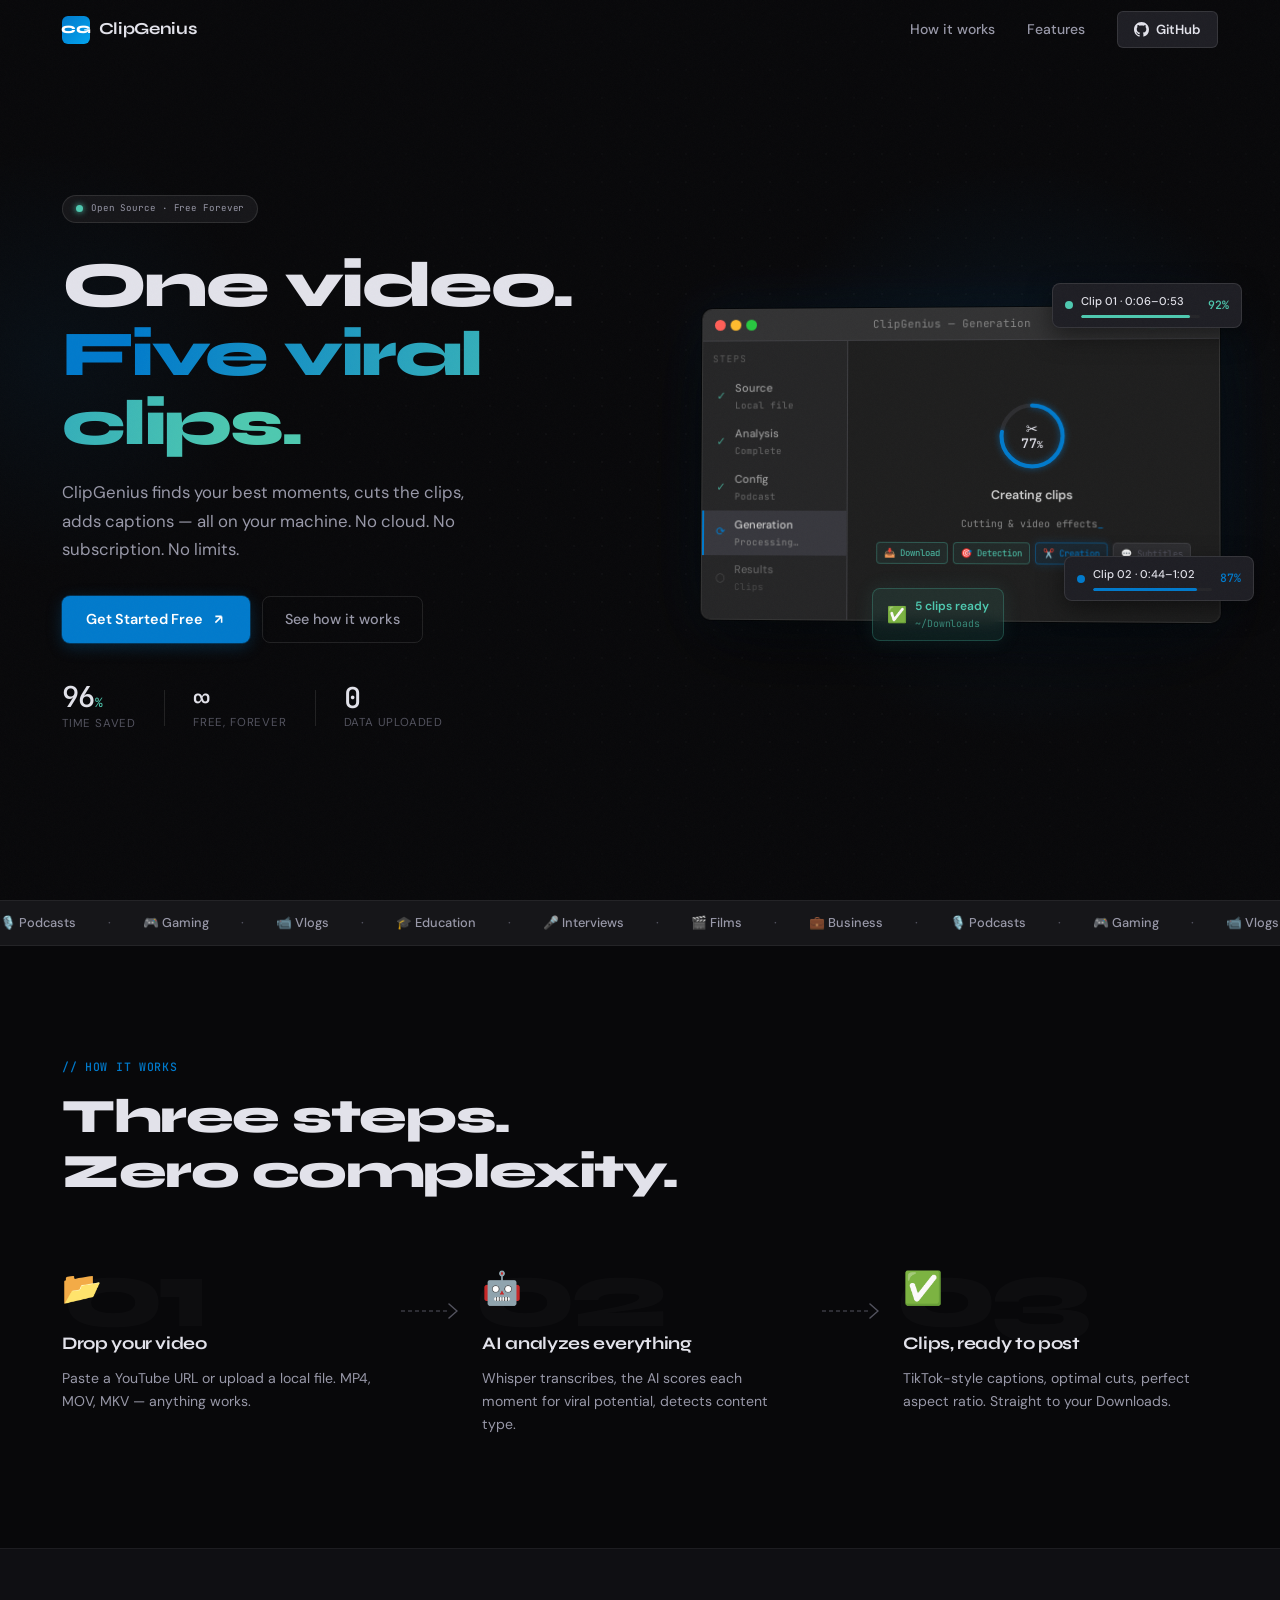
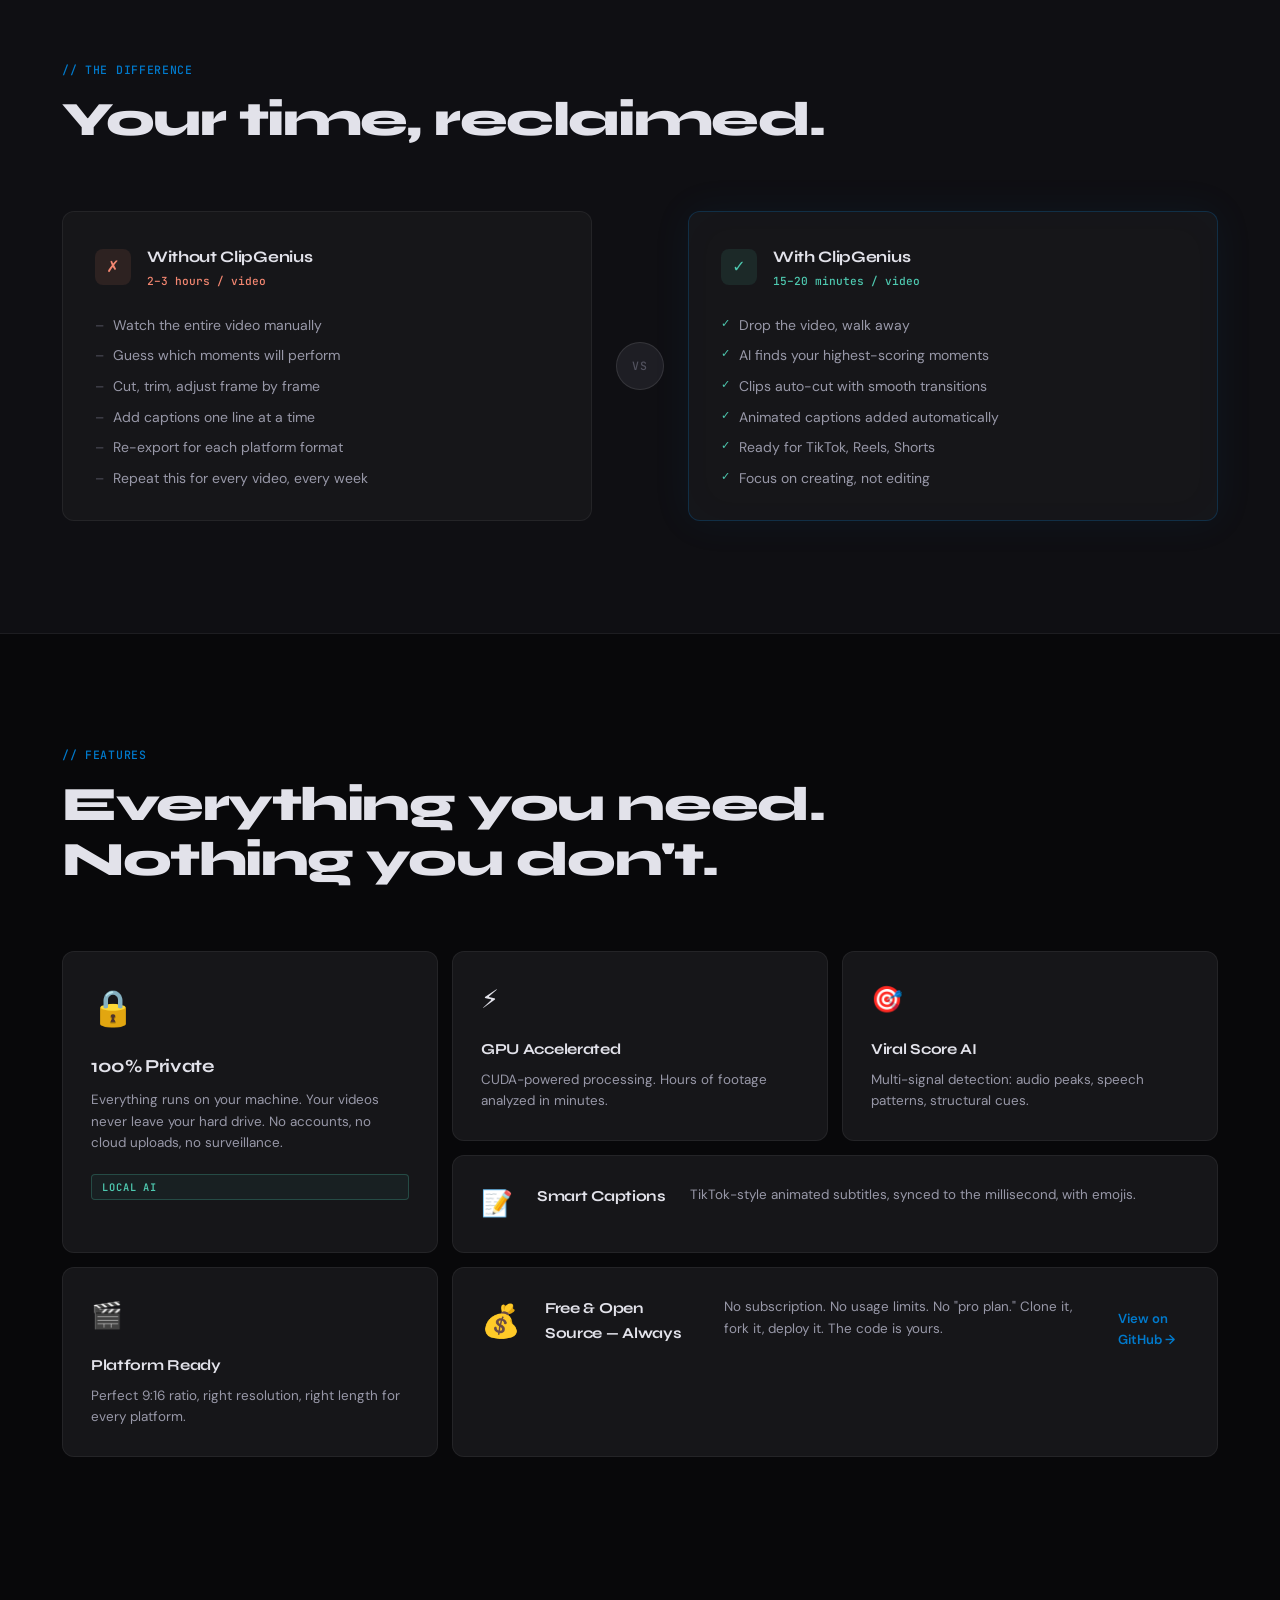
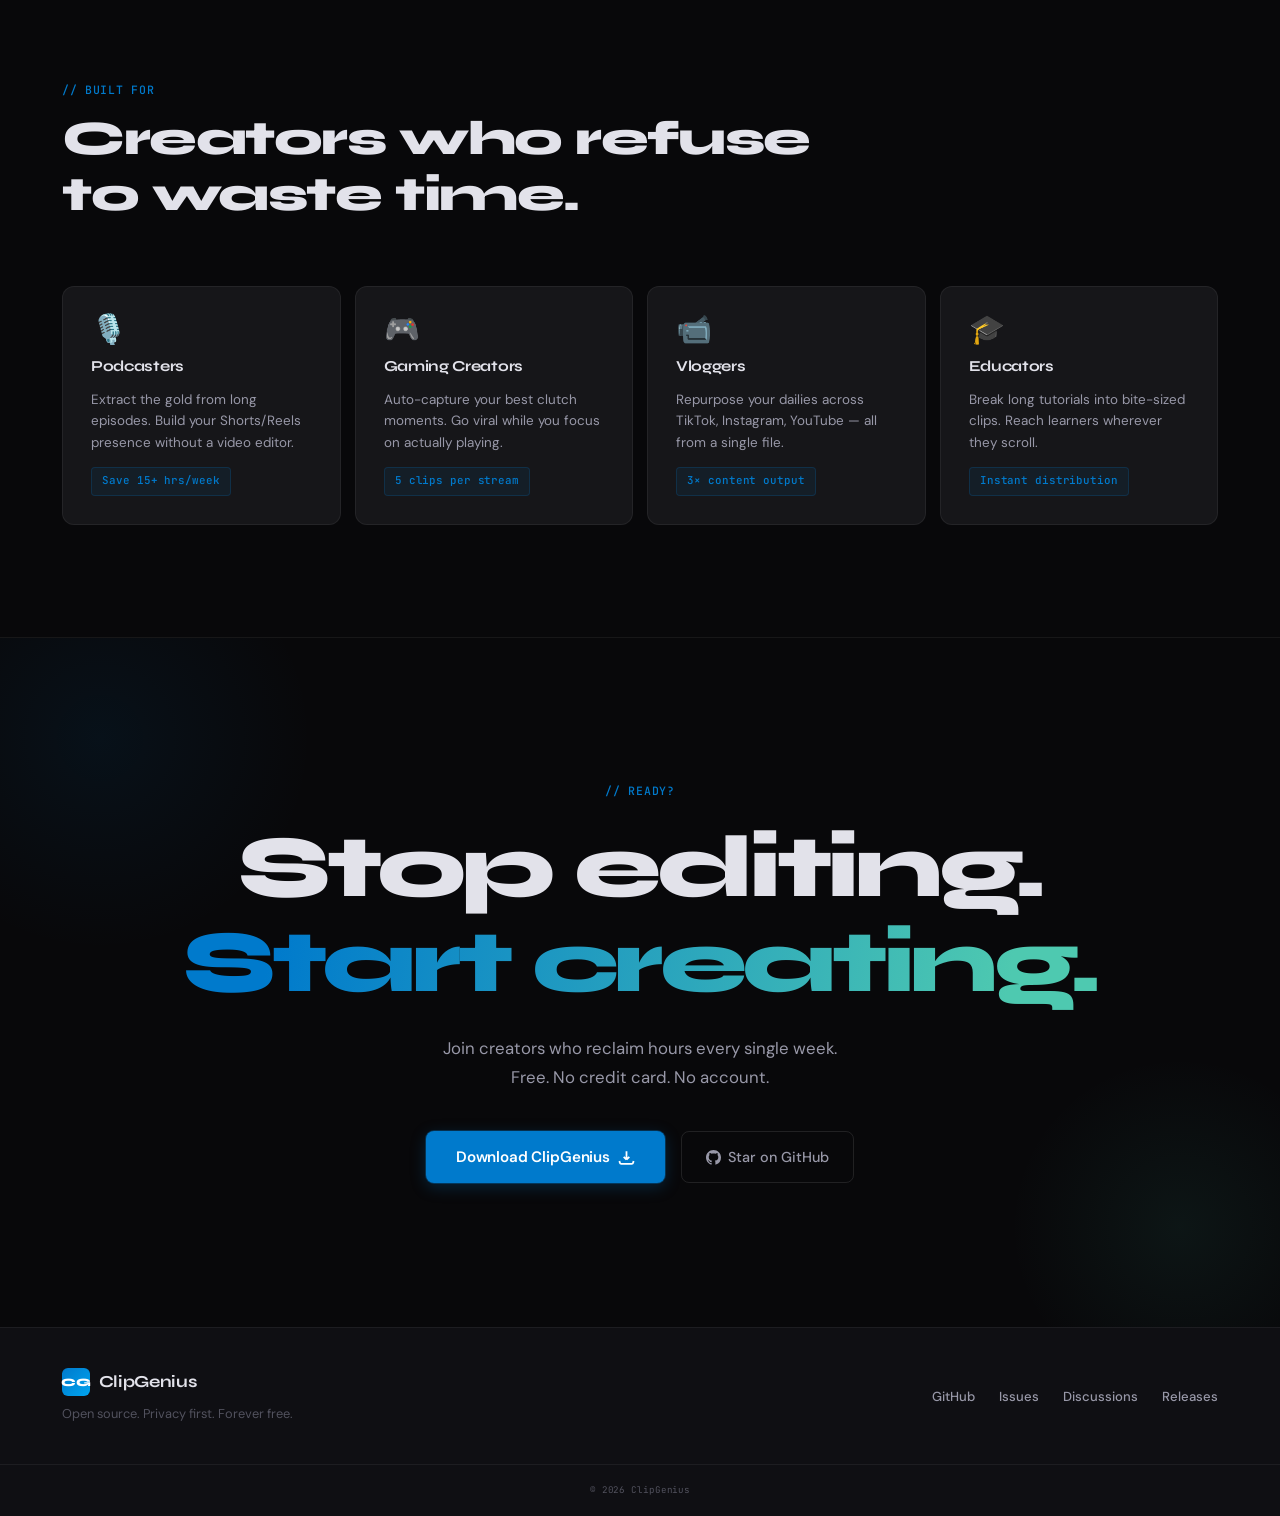
==== commit 07586a0a: "Fix: % inline, ticker fluide CSS-only, durée 15-20 min - Stat 96% : ajout de .stat-row (flex row + a" ====
--- a/Site/index.html
+++ b/Site/index.html
@@ -75,17 +75,23 @@
 
                 <div class="hero-stats reveal" data-delay="380">
                     <div class="stat">
-                        <span class="stat-num mono" data-count="96">96</span><span class="stat-suf mono">%</span>
+                        <div class="stat-row">
+                            <span class="stat-num mono" data-count="96">96</span><span class="stat-suf mono">%</span>
+                        </div>
                         <span class="stat-label">Time saved</span>
                     </div>
                     <div class="stat-sep" aria-hidden="true"></div>
                     <div class="stat">
-                        <span class="stat-num mono">∞</span>
+                        <div class="stat-row">
+                            <span class="stat-num mono">∞</span>
+                        </div>
                         <span class="stat-label">Free, forever</span>
                     </div>
                     <div class="stat-sep" aria-hidden="true"></div>
                     <div class="stat">
-                        <span class="stat-num mono">0</span>
+                        <div class="stat-row">
+                            <span class="stat-num mono">0</span>
+                        </div>
                         <span class="stat-label">Data uploaded</span>
                     </div>
                 </div>
@@ -232,6 +238,7 @@
     <!-- ── TICKER ── -->
     <div class="ticker-wrap" aria-hidden="true">
         <div class="ticker-track">
+            <!-- Two identical copies for seamless CSS-only loop -->
             <div class="ticker-inner">
                 <span>🎙️ Podcasts</span><span class="tick-sep">·</span>
                 <span>🎮 Gaming</span><span class="tick-sep">·</span>
@@ -240,6 +247,8 @@
                 <span>🎤 Interviews</span><span class="tick-sep">·</span>
                 <span>🎬 Films</span><span class="tick-sep">·</span>
                 <span>💼 Business</span><span class="tick-sep">·</span>
+            </div>
+            <div class="ticker-inner" aria-hidden="true">
                 <span>🎙️ Podcasts</span><span class="tick-sep">·</span>
                 <span>🎮 Gaming</span><span class="tick-sep">·</span>
                 <span>📹 Vlogs</span><span class="tick-sep">·</span>
@@ -328,7 +337,7 @@
                         <div class="compare-badge good" aria-hidden="true">✓</div>
                         <div>
                             <h3>With ClipGenius</h3>
-                            <div class="compare-time good-time">5–10 minutes / video</div>
+                            <div class="compare-time good-time">15–20 minutes / video</div>
                         </div>
                     </div>
                     <ul class="compare-list">
--- a/Site/styles.css
+++ b/Site/styles.css
@@ -388,6 +388,11 @@
     gap: 1.75rem;
 }
 .stat { display: flex; flex-direction: column; gap: .1rem; }
+.stat-row {
+    display: flex;
+    align-items: baseline;
+    gap: .05rem;
+}
 .stat-num {
     font-size: 1.8rem;
     font-weight: 500;
@@ -740,7 +745,7 @@
     border: 1px solid rgba(78,201,176,.25);
     backdrop-filter: blur(8px);
     white-space: nowrap;
-    animation: float 4.5s ease-in-out .8s infinite;
+    animation: floatCentered 4.5s ease-in-out .8s infinite;
     box-shadow: 0 0 20px rgba(78,201,176,.1);
 }
 .fc-done-title {
@@ -793,13 +798,14 @@
 .ticker-track {
     display: flex;
     white-space: nowrap;
-    animation: ticker 28s linear infinite;
 }
 .ticker-inner {
     display: flex;
     gap: 2rem;
     padding-right: 2rem;
     flex-shrink: 0;
+    animation: ticker 28s linear infinite;
+    will-change: transform;
 }
 .ticker-inner span {
     font-size: .8rem;
@@ -1274,13 +1280,17 @@
     0%, 100% { transform: translateY(0px); }
     50%       { transform: translateY(-10px); }
 }
+@keyframes floatCentered {
+    0%, 100% { transform: translateX(-50%) translateY(0px); }
+    50%       { transform: translateX(-50%) translateY(-10px); }
+}
 @keyframes scrollPulse {
     0%, 100% { opacity: .4; transform: scaleY(1); }
     50%       { opacity: .8; transform: scaleY(1.1); }
 }
 @keyframes ticker {
     from { transform: translateX(0); }
-    to   { transform: translateX(-50%); }
+    to   { transform: translateX(-100%); }
 }
 
 /* ════════════════════════════════════════
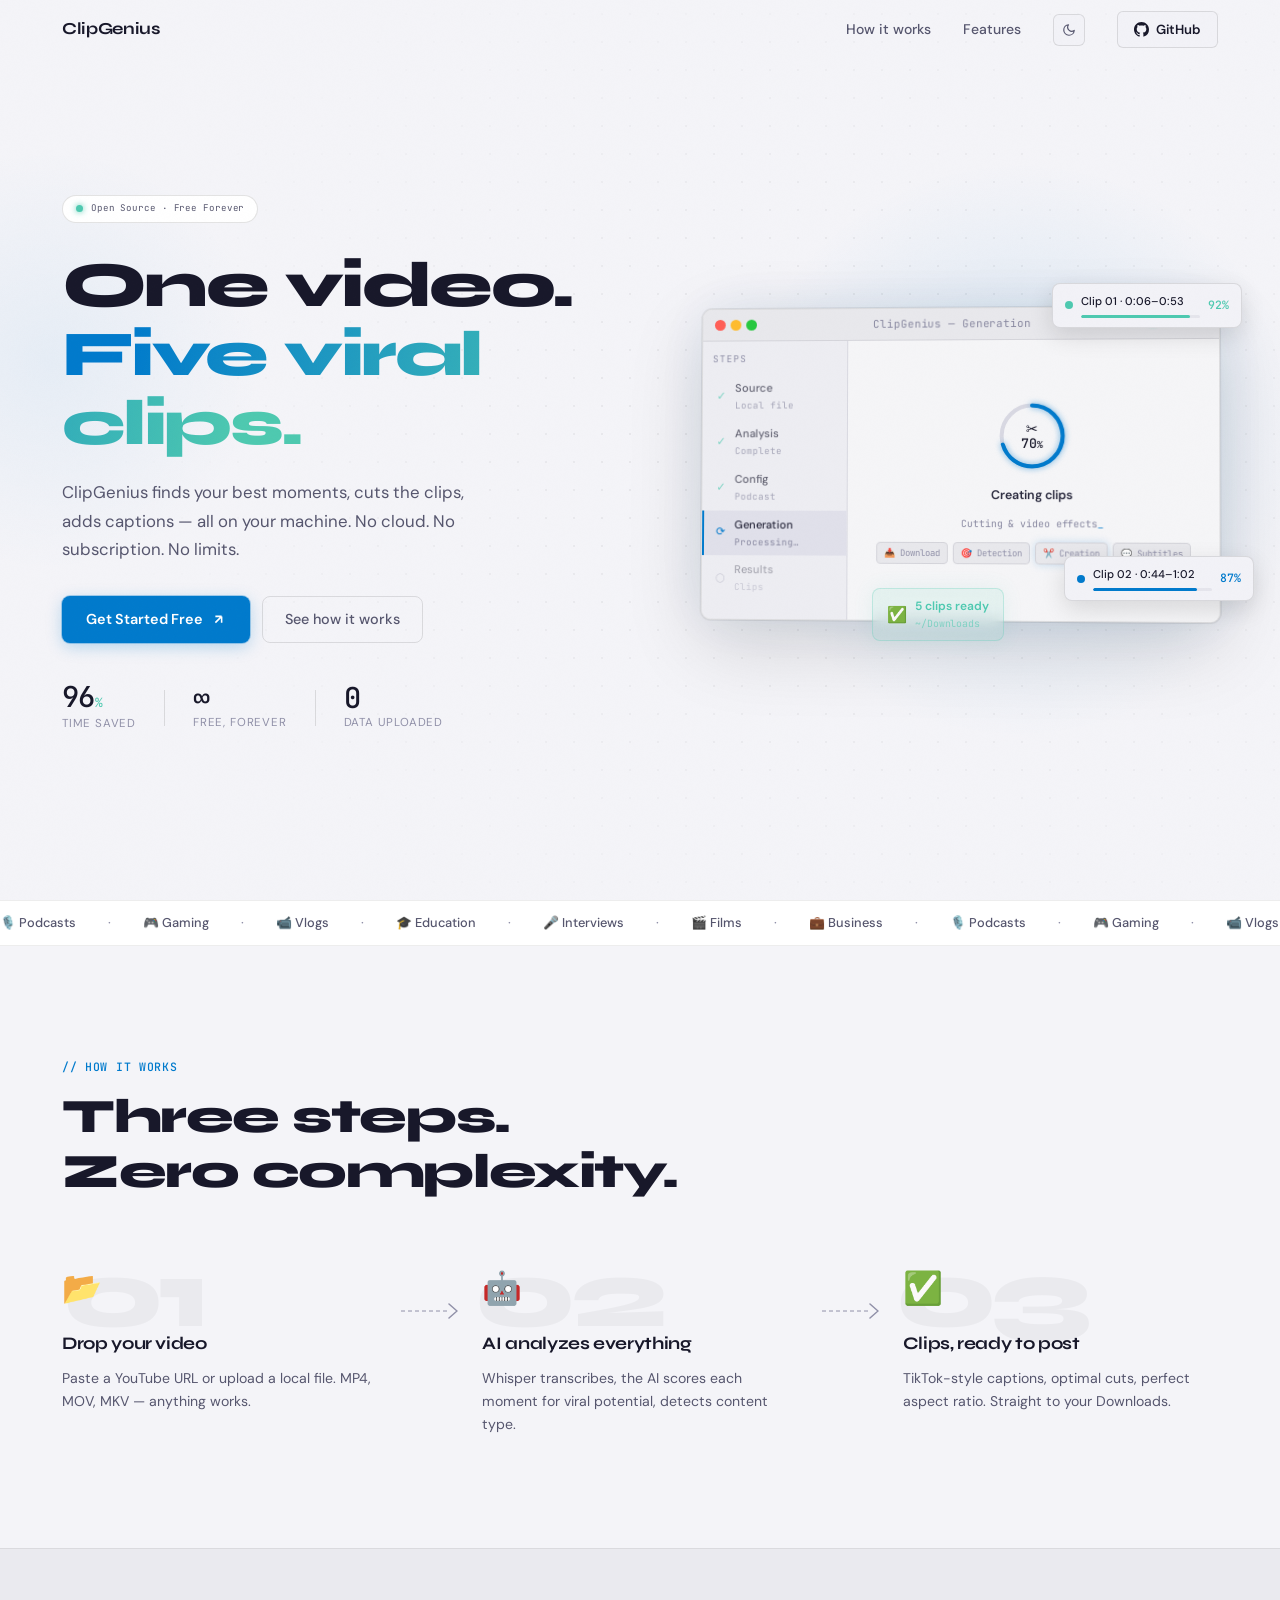
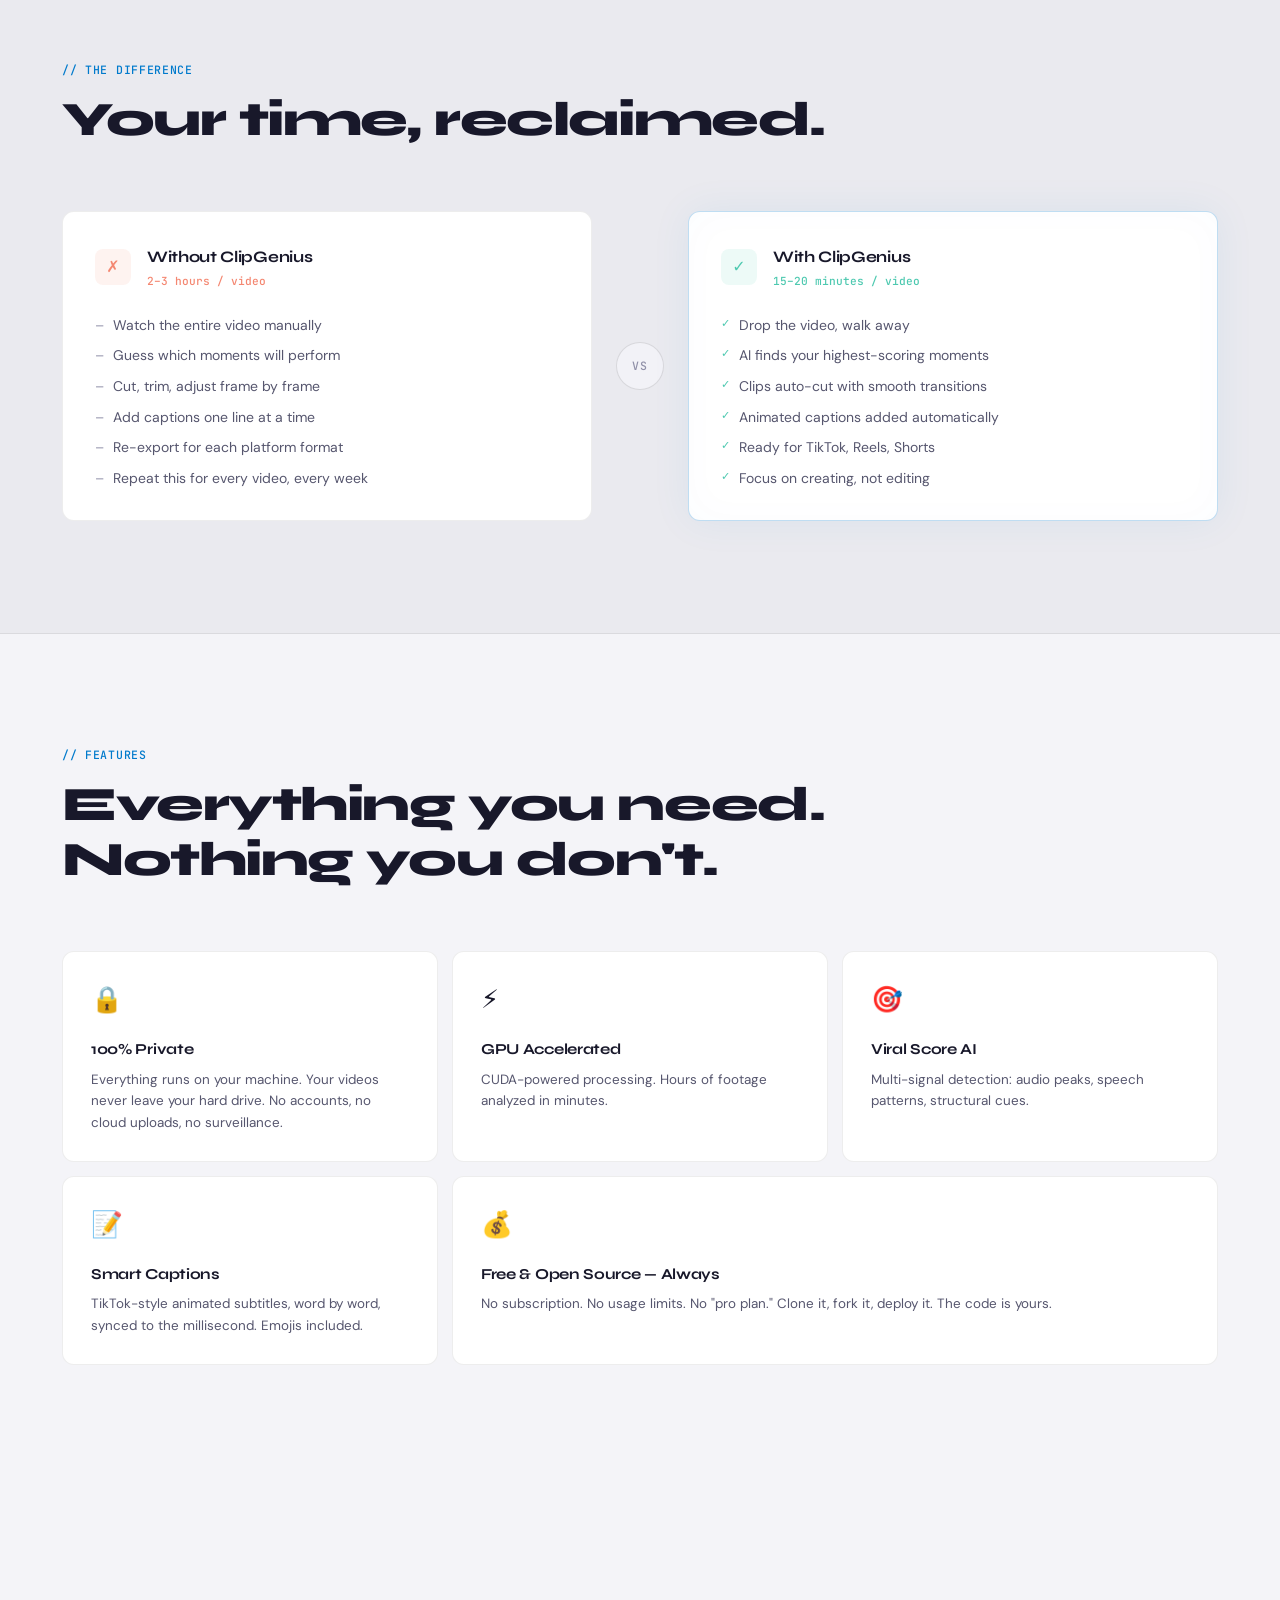
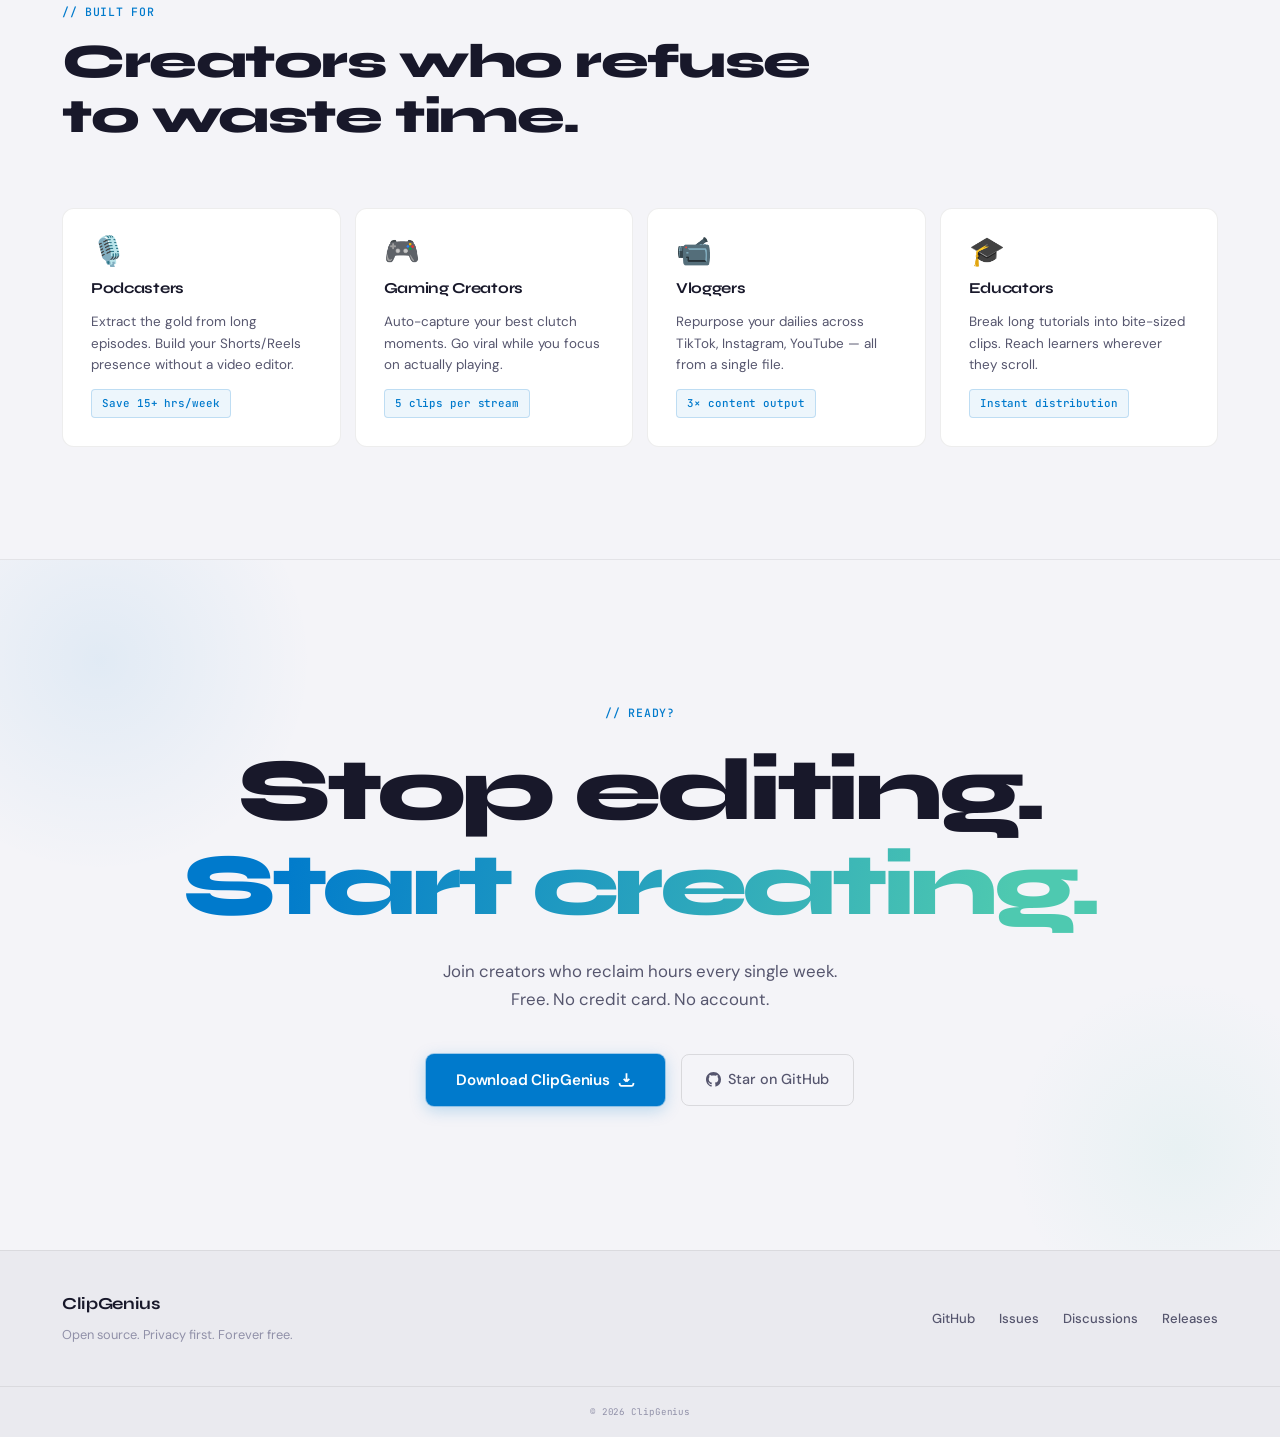
==== commit b7471aad: "Misc: auto-install deps, fix LLM JSON, site light mode & bento redesign App: - Auto-install dépendan" ====
--- a/Site/index.html
+++ b/Site/index.html
@@ -12,8 +12,17 @@
     <link rel="preconnect" href="https://fonts.gstatic.com" crossorigin>
     <link href="https://fonts.googleapis.com/css2?family=Syne:wght@700;800&family=DM+Sans:opsz,wght@9..40,400;9..40,500;9..40,600&family=JetBrains+Mono:wght@400;500&display=swap" rel="stylesheet">
     <!-- Rybbit Tracking -->
-    <script src="https://tracking.zeffut.fr/api/script.js" data-site-id="7b94ee2e15ae" defer></script>
+    <script src="https://tracking.zeffut.fr/api/script.js" data-site-id="5ea87e88cf14" defer></script>
     <link rel="stylesheet" href="styles.css">
+    <!-- Anti-FOUC : applique le thème avant le premier rendu -->
+    <script>
+        (function () {
+            var t = localStorage.getItem('cg-theme');
+            if (t) document.documentElement.dataset.theme = t;
+            else if (window.matchMedia('(prefers-color-scheme: light)').matches)
+                document.documentElement.dataset.theme = 'light';
+        })();
+    </script>
 </head>
 <body>
 
@@ -22,13 +31,23 @@
     <!-- ── NAV ── -->
     <nav class="navbar" id="navbar">
         <div class="nav-inner">
-            <a href="#" class="logo">
-                <span class="logo-mark">CG</span>
-                ClipGenius
-            </a>
+            <a href="#" class="logo">ClipGenius</a>
             <div class="nav-links">
                 <a href="#how" class="nav-link">How it works</a>
                 <a href="#features" class="nav-link">Features</a>
+                <button class="nav-theme-toggle" id="themeToggle" aria-label="Toggle light / dark mode">
+                    <!-- Soleil : visible en mode sombre -->
+                    <svg class="icon-sun" width="15" height="15" viewBox="0 0 24 24" fill="none" stroke="currentColor" stroke-width="2" stroke-linecap="round" stroke-linejoin="round" aria-hidden="true">
+                        <circle cx="12" cy="12" r="5"/><line x1="12" y1="1" x2="12" y2="3"/><line x1="12" y1="21" x2="12" y2="23"/>
+                        <line x1="4.22" y1="4.22" x2="5.64" y2="5.64"/><line x1="18.36" y1="18.36" x2="19.78" y2="19.78"/>
+                        <line x1="1" y1="12" x2="3" y2="12"/><line x1="21" y1="12" x2="23" y2="12"/>
+                        <line x1="4.22" y1="19.78" x2="5.64" y2="18.36"/><line x1="18.36" y1="5.64" x2="19.78" y2="4.22"/>
+                    </svg>
+                    <!-- Lune : visible en mode clair -->
+                    <svg class="icon-moon" width="14" height="14" viewBox="0 0 24 24" fill="none" stroke="currentColor" stroke-width="2" stroke-linecap="round" stroke-linejoin="round" aria-hidden="true">
+                        <path d="M21 12.79A9 9 0 1 1 11.21 3 7 7 0 0 0 21 12.79z"/>
+                    </svg>
+                </button>
                 <a href="https://github.com/Zeffut/ClipGenius" target="_blank" rel="noopener noreferrer" class="nav-cta">
                     <svg width="15" height="15" viewBox="0 0 24 24" fill="currentColor" aria-hidden="true"><path d="M12 0C5.37 0 0 5.37 0 12c0 5.31 3.435 9.795 8.205 11.385.6.105.825-.255.825-.57 0-.285-.015-1.23-.015-2.235-3.015.555-3.795-.735-4.035-1.41-.135-.345-.72-1.41-1.23-1.695-.42-.225-1.02-.78-.015-.795.945-.015 1.62.87 1.845 1.23 1.08 1.815 2.805 1.305 3.495.99.105-.78.42-1.305.765-1.605-2.67-.3-5.46-1.335-5.46-5.925 0-1.305.465-2.385 1.23-3.225-.12-.3-.54-1.53.12-3.18 0 0 1.005-.315 3.3 1.23.96-.27 1.98-.405 3-.405s2.04.135 3 .405c2.295-1.56 3.3-1.23 3.3-1.23.66 1.65.24 2.88.12 3.18.765.84 1.23 1.905 1.23 3.225 0 4.605-2.805 5.625-5.475 5.925.435.375.81 1.095.81 2.22 0 1.605-.015 2.895-.015 3.3 0 .315.225.69.825.57A12.02 12.02 0 0 0 24 12c0-6.63-5.37-12-12-12z"/></svg>
                     GitHub
@@ -366,7 +385,6 @@
                     <div class="bento-icon" aria-hidden="true">🔒</div>
                     <h3>100% Private</h3>
                     <p>Everything runs on your machine. Your videos never leave your hard drive. No accounts, no cloud uploads, no surveillance.</p>
-                    <div class="bento-tag mono">Local AI</div>
                 </div>
 
                 <div class="bento-card b-sm reveal" data-delay="50">
@@ -381,23 +399,16 @@
                     <p>Multi-signal detection: audio peaks, speech patterns, structural cues.</p>
                 </div>
 
-                <div class="bento-card b-wide reveal" data-delay="150">
+                <div class="bento-card b-sm reveal" data-delay="150">
                     <div class="bento-icon" aria-hidden="true">📝</div>
                     <h3>Smart Captions</h3>
-                    <p>TikTok-style animated subtitles, synced to the millisecond, with emojis.</p>
-                </div>
-
-                <div class="bento-card b-sm reveal" data-delay="200">
-                    <div class="bento-icon" aria-hidden="true">🎬</div>
-                    <h3>Platform Ready</h3>
-                    <p>Perfect 9:16 ratio, right resolution, right length for every platform.</p>
-                </div>
-
-                <div class="bento-card b-free reveal" data-delay="250">
+                    <p>TikTok-style animated subtitles, word by word, synced to the millisecond. Emojis included.</p>
+                </div>
+
+                <div class="bento-card b-free reveal" data-delay="200">
                     <div class="bento-icon" aria-hidden="true">💰</div>
                     <h3>Free &amp; Open Source — Always</h3>
                     <p>No subscription. No usage limits. No "pro plan." Clone it, fork it, deploy it. The code is yours.</p>
-                    <a href="https://github.com/Zeffut/ClipGenius" target="_blank" rel="noopener noreferrer" class="bento-link">View on GitHub →</a>
                 </div>
             </div>
         </div>
@@ -470,10 +481,7 @@
     <footer class="footer">
         <div class="container footer-inner">
             <div class="footer-brand">
-                <a href="#" class="logo">
-                    <span class="logo-mark">CG</span>
-                    ClipGenius
-                </a>
+                <a href="#" class="logo">ClipGenius</a>
                 <p>Open source. Privacy first. Forever free.</p>
             </div>
             <div class="footer-links">
--- a/Site/styles.css
+++ b/Site/styles.css
@@ -164,19 +164,6 @@
     font-weight: 700;
     font-size: 1.05rem;
     color: var(--text);
-    letter-spacing: -.02em;
-}
-.logo-mark {
-    width: 28px; height: 28px;
-    background: linear-gradient(135deg, var(--accent), #00a4ef);
-    border-radius: 6px;
-    display: flex;
-    align-items: center;
-    justify-content: center;
-    font-size: .7rem;
-    font-weight: 800;
-    color: #fff;
-    flex-shrink: 0;
     letter-spacing: -.02em;
 }
 
@@ -996,16 +983,13 @@
 }
 
 /* layout map:
-   b-privacy  : col 1, rows 1–2
-   b-sm (GPU) : col 2, row 1
-   b-sm (AI)  : col 3, row 1
-   b-wide     : cols 2–3, row 2
-   b-sm (Plat): col 1, row 3
-   b-free     : cols 2–3, row 3
+   b-privacy    : col 1, row 1
+   b-sm (GPU)   : col 2, row 1
+   b-sm (AI)    : col 3, row 1
+   b-sm (Captions): col 1, row 2
+   b-free       : cols 2–3, row 2
 */
-.b-privacy { grid-column: 1; grid-row: 1 / 3; }
-.b-wide    { grid-column: 2 / 4; }
-.b-free    { grid-column: 2 / 4; }
+.b-free { grid-column: 2 / 4; }
 
 .bento-card {
     border-radius: 12px;
@@ -1038,7 +1022,6 @@
     display: block;
     transition: transform .3s;
 }
-.bento-card:hover .bento-icon { transform: scale(1.08); }
 
 .bento-card h3 {
     font-size: .95rem;
@@ -1067,34 +1050,6 @@
     letter-spacing: .08em;
 }
 
-.b-privacy {
-    display: flex;
-    flex-direction: column;
-}
-.b-privacy .bento-icon { font-size: 2.2rem; }
-.b-privacy h3 { font-size: 1.15rem; }
-
-.b-wide, .b-free {
-    display: flex;
-    align-items: flex-start;
-    gap: 1.5rem;
-}
-.b-wide .bento-icon,
-.b-free .bento-icon { margin-bottom: 0; flex-shrink: 0; }
-
-.b-free .bento-icon { font-size: 2rem; }
-
-.bento-link {
-    display: inline-flex;
-    margin-top: .75rem;
-    font-size: .82rem;
-    color: var(--accent);
-    font-weight: 600;
-    transition: color .2s, gap .2s;
-    gap: .2rem;
-    align-items: center;
-}
-.bento-link:hover { color: var(--accent-h); gap: .4rem; }
 
 /* ════════════════════════════════════════
    PERSONAS
@@ -1264,6 +1219,120 @@
     padding: 1rem 0;
     font-size: .72rem;
     color: var(--text-3);
+}
+
+/* ════════════════════════════════════════
+   THEME TOGGLE BUTTON
+   ════════════════════════════════════════ */
+.nav-theme-toggle {
+    display: flex;
+    align-items: center;
+    justify-content: center;
+    width: 32px; height: 32px;
+    border-radius: 6px;
+    border: 1px solid var(--border-2);
+    background: var(--surface-2);
+    color: var(--text-2);
+    flex-shrink: 0;
+    transition: border-color .2s, background .2s, color .2s;
+}
+.nav-theme-toggle:hover {
+    border-color: rgba(0,122,204,.35);
+    color: var(--text);
+}
+.nav-theme-toggle svg { pointer-events: none; }
+.icon-moon { display: none; }
+[data-theme="light"] .icon-sun  { display: none; }
+[data-theme="light"] .icon-moon { display: block; }
+
+/* ════════════════════════════════════════
+   LIGHT MODE
+   ════════════════════════════════════════ */
+[data-theme="light"] {
+    --bg:          #f4f4f8;
+    --bg-2:        #eaeaef;
+    --surface:     #ffffff;
+    --surface-2:   #f2f2f7;
+    --surface-3:   #e5e5ec;
+    --border:      rgba(0,0,0,0.07);
+    --border-2:    rgba(0,0,0,0.11);
+    --text:        #18182a;
+    --text-2:      #56566e;
+    --text-3:      #9090a8;
+    --accent-glow: rgba(0,122,204,0.13);
+    --accent-dim:  rgba(0,122,204,0.07);
+    --teal-dim:    rgba(78,201,176,0.10);
+}
+
+/* Scrollbar */
+[data-theme="light"] ::-webkit-scrollbar-track { background: var(--bg-2); }
+[data-theme="light"] ::-webkit-scrollbar-thumb { background: var(--surface-3); }
+
+/* Noise — plus discret sur fond clair */
+[data-theme="light"] .noise { opacity: .012; }
+
+/* Navbar scrolled */
+[data-theme="light"] .navbar.scrolled {
+    background: rgba(244,244,248,.92);
+}
+
+/* Hero grid — points sombres sur fond clair */
+[data-theme="light"] .hero-grid {
+    background-image: radial-gradient(rgba(0,0,0,.07) 1px, transparent 1px);
+}
+
+/* Step watermarks */
+[data-theme="light"] .step-wm { color: rgba(0,0,0,.04); }
+
+/* Persona hover shadow */
+[data-theme="light"] .persona:hover {
+    box-shadow: 0 12px 32px rgba(0,0,0,.08), 0 0 30px rgba(0,122,204,.06);
+}
+
+/* App window mockup — light mode */
+[data-theme="light"] .app-window {
+    background: #f5f5f7;
+    border-color: rgba(0,0,0,.1);
+    box-shadow:
+        0 0 0 1px rgba(0,0,0,.08),
+        0 24px 80px rgba(0,0,0,.14),
+        0 0 60px rgba(0,122,204,.08);
+}
+[data-theme="light"] .hero-visual:hover .app-window {
+    box-shadow:
+        0 0 0 1px rgba(0,0,0,.1),
+        0 32px 100px rgba(0,0,0,.18),
+        0 0 80px rgba(0,122,204,.12);
+}
+[data-theme="light"] .aw-titlebar {
+    background: #e8e8ec;
+    border-bottom-color: #d4d4da;
+}
+[data-theme="light"] .aw-title,
+[data-theme="light"] .aw-live { color: #8888a0; }
+[data-theme="light"] .aw-sidebar {
+    background: #ededf2;
+    border-right-color: #d8d8e0;
+}
+[data-theme="light"] .aw-sb-label { color: #9090a8; }
+[data-theme="light"] .aw-nav-item.aw-active { background: #e0e0ea; }
+[data-theme="light"] .aw-nav-icon { color: #8888a0; }
+[data-theme="light"] .aw-nav-title { color: #2a2a3e; }
+[data-theme="light"] .aw-nav-sub { color: #8888a0; }
+[data-theme="light"] .aw-main { background: #f5f5f7; }
+[data-theme="light"] .aw-ring-track { stroke: #d8d8e2; }
+[data-theme="light"] .aw-ring-pct { color: #18182a; }
+[data-theme="light"] .aw-status-text { color: #2a2a3e; }
+[data-theme="light"] .aw-substatus { color: #8888a0; }
+[data-theme="light"] .aw-pill {
+    border-color: #d4d4da;
+    background: #e8e8ec;
+    color: #9090a8;
+}
+
+/* Floating cards shadow */
+[data-theme="light"] .fc {
+    box-shadow: 0 8px 24px rgba(0,0,0,.12);
 }
 
 /* ════════════════════════════════════════
@@ -1314,9 +1383,7 @@
     .bento {
         grid-template-columns: 1fr 1fr;
     }
-    .b-privacy { grid-column: 1; grid-row: 1 / 3; }
-    .b-wide    { grid-column: 2; grid-row: 2; }
-    .b-free    { grid-column: 1 / 3; }
+    .b-free { grid-column: 1 / 3; }
 
     .personas { grid-template-columns: repeat(2, 1fr); }
 }
@@ -1344,8 +1411,7 @@
     .bento {
         grid-template-columns: 1fr;
     }
-    .b-privacy, .b-wide, .b-free { grid-column: 1; grid-row: auto; }
-    .b-wide, .b-free { flex-direction: column; gap: .5rem; }
+    .b-free { grid-column: 1; grid-row: auto; flex-direction: column; gap: .5rem; }
 
     .personas { grid-template-columns: 1fr 1fr; }
 
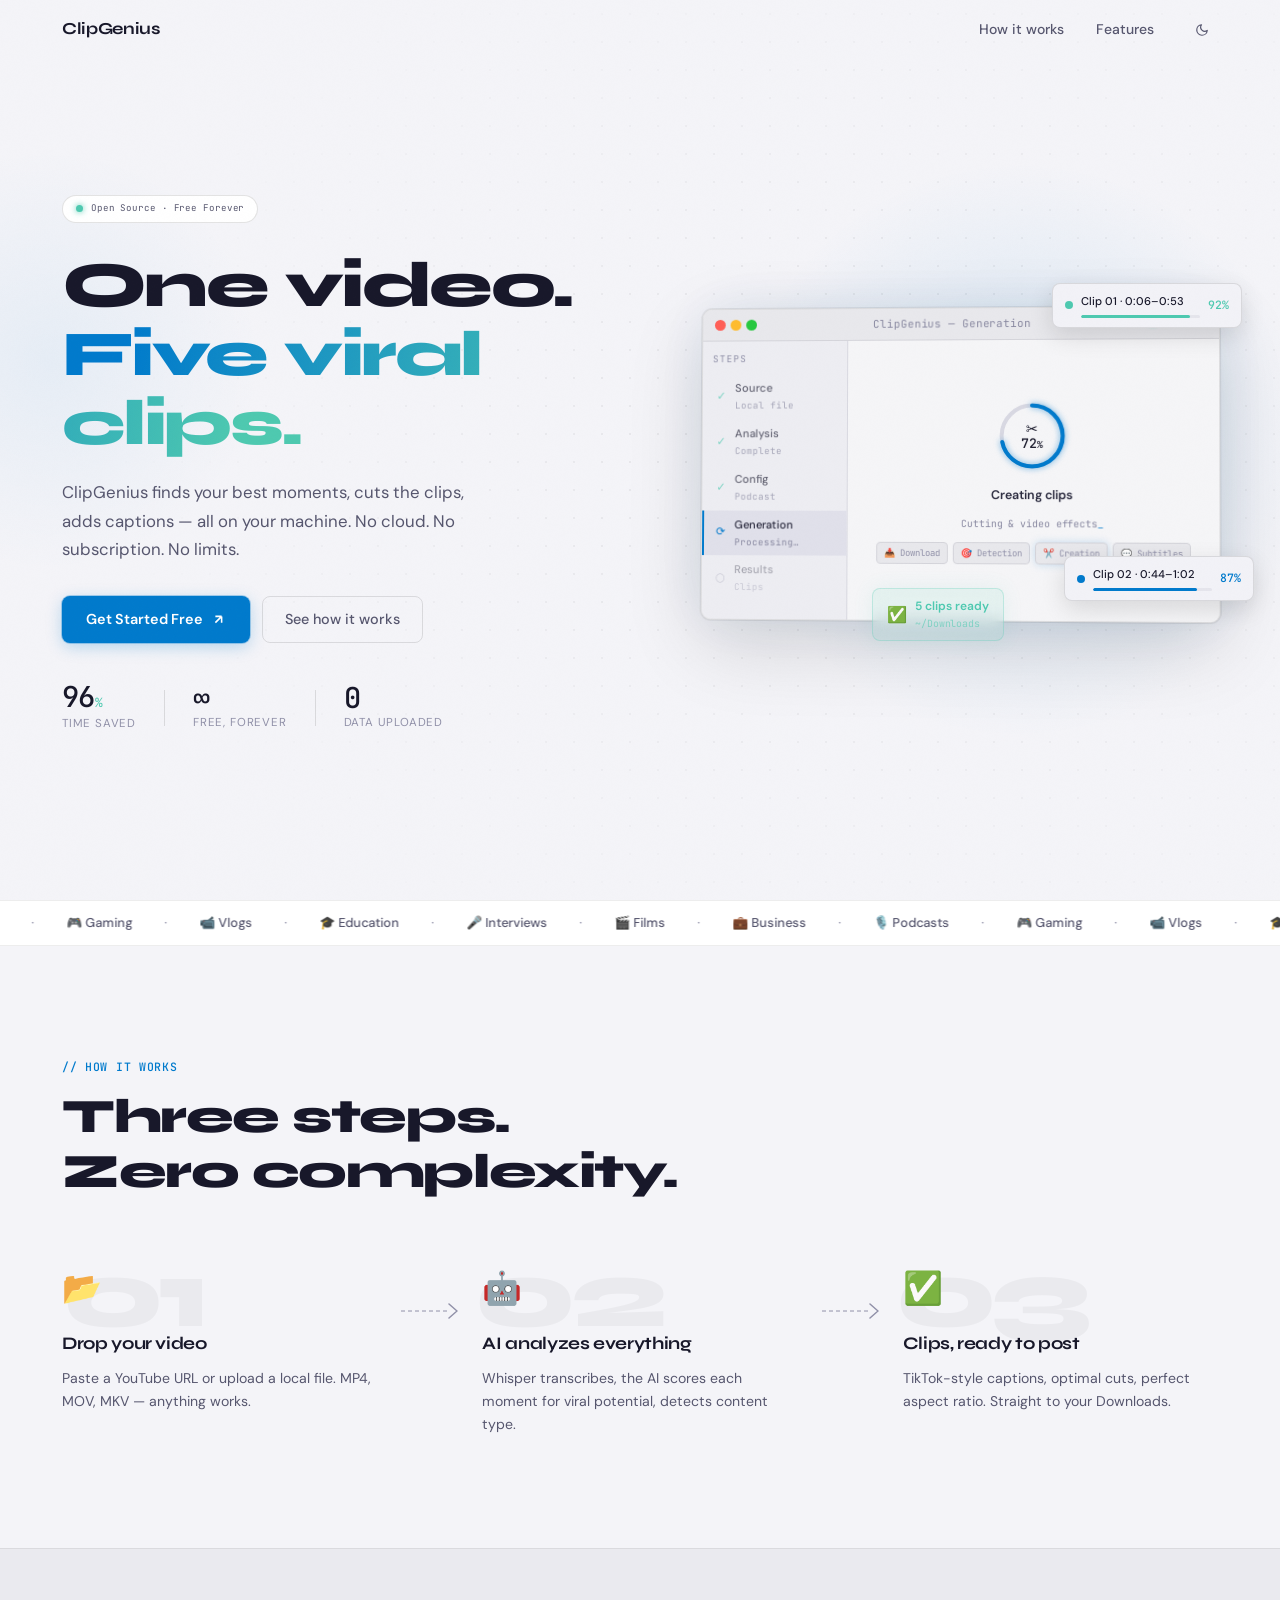
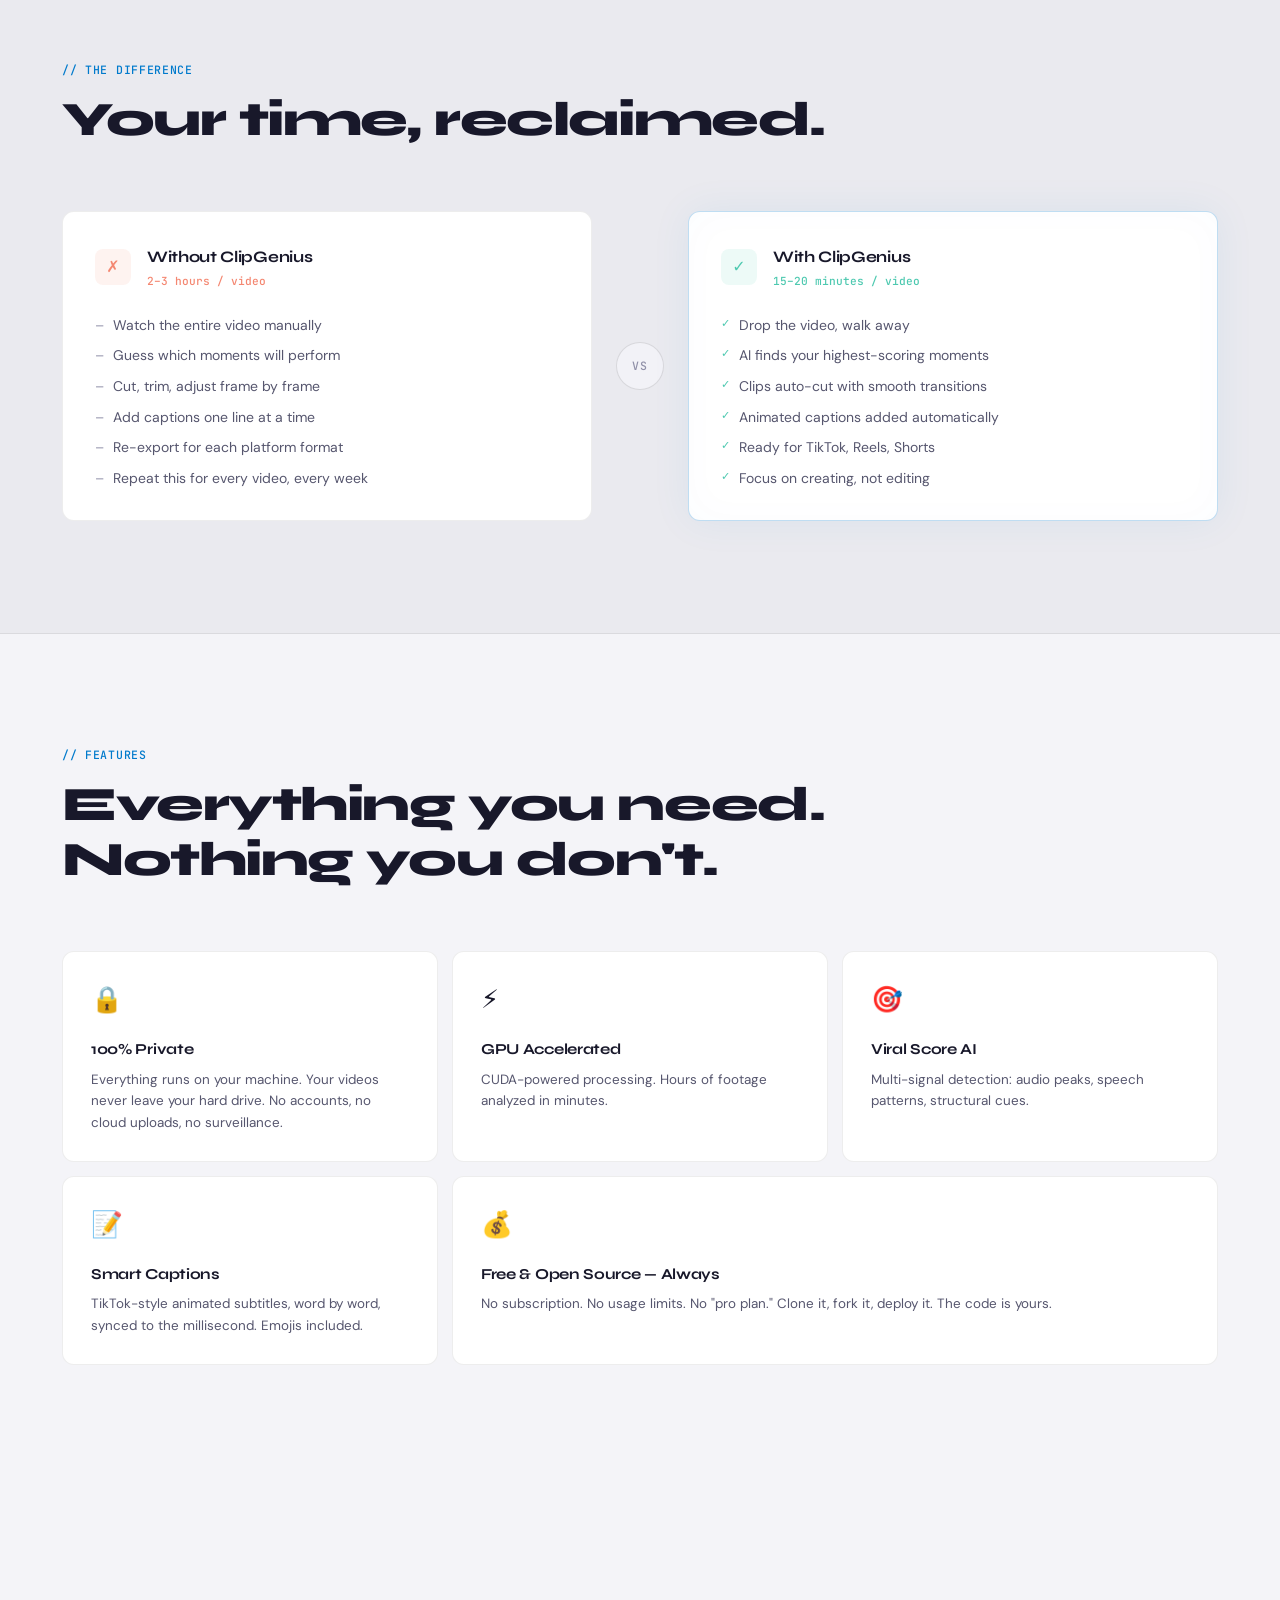
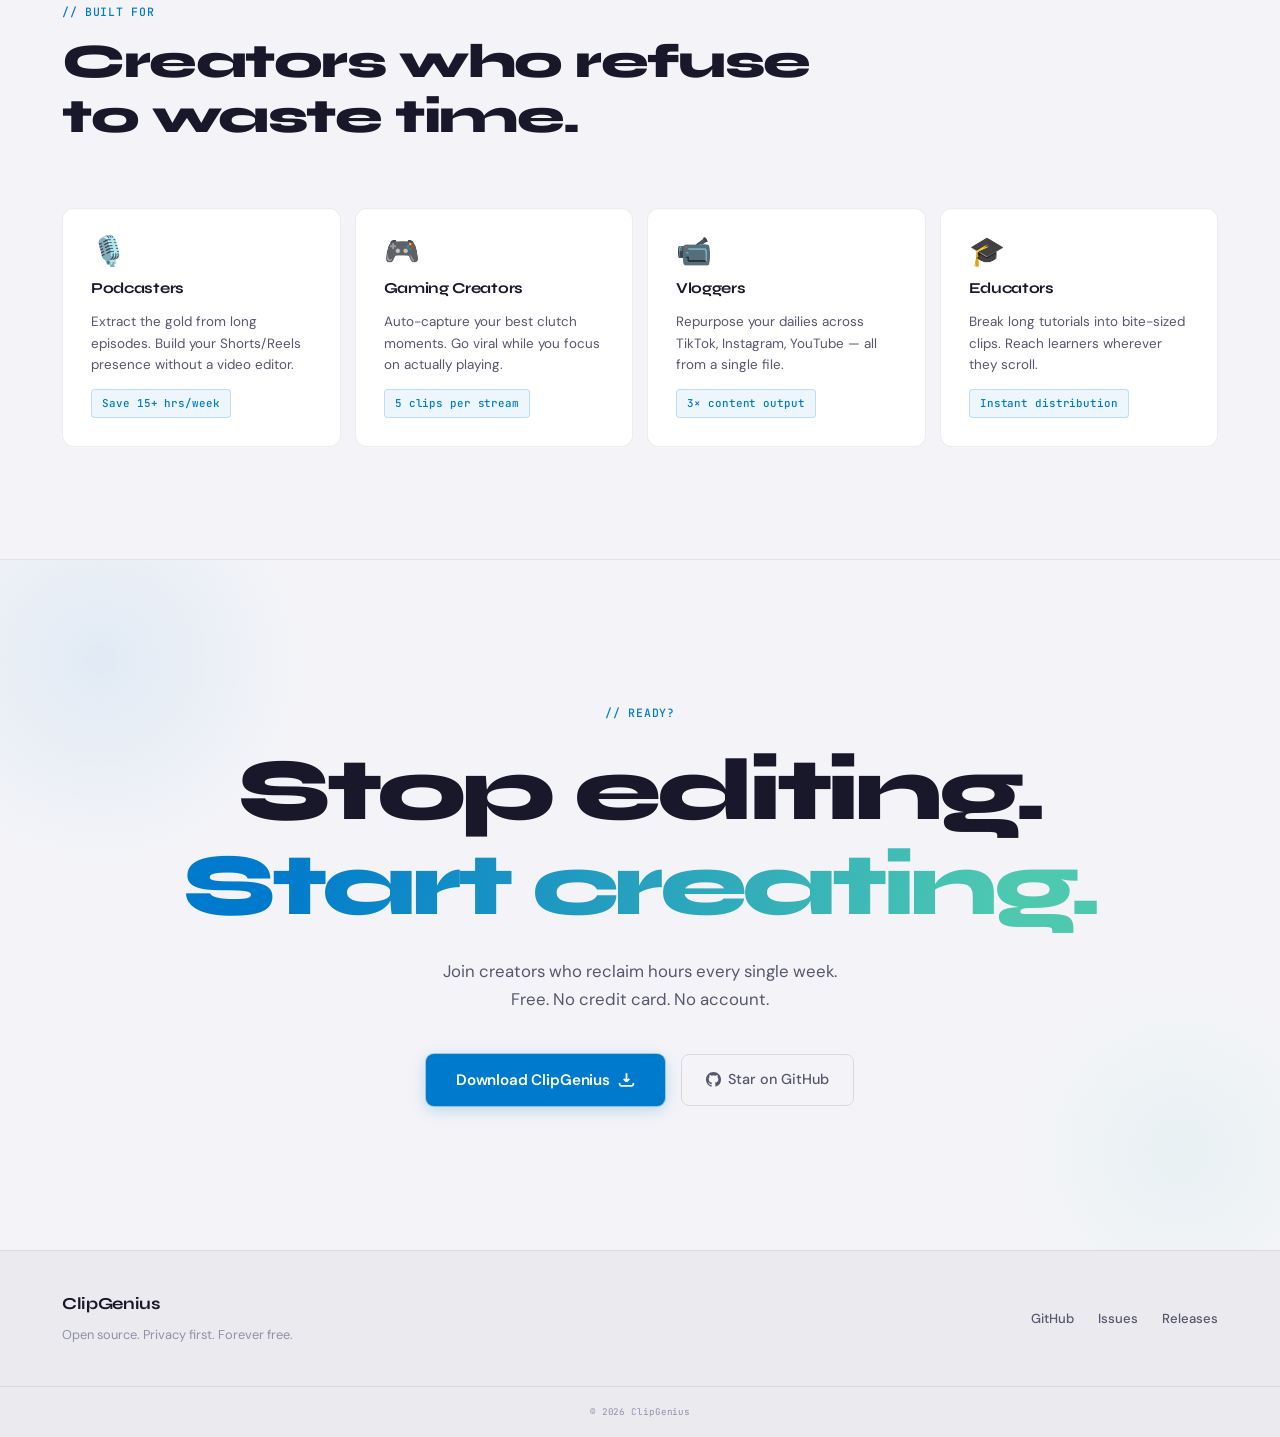
==== commit ab1d23d6: "Site: infinite ticker, download button auto-release, theme toggle cleanup - Fix infinite ticker: JS-" ====
--- a/Site/index.html
+++ b/Site/index.html
@@ -48,10 +48,6 @@
                         <path d="M21 12.79A9 9 0 1 1 11.21 3 7 7 0 0 0 21 12.79z"/>
                     </svg>
                 </button>
-                <a href="https://github.com/Zeffut/ClipGenius" target="_blank" rel="noopener noreferrer" class="nav-cta">
-                    <svg width="15" height="15" viewBox="0 0 24 24" fill="currentColor" aria-hidden="true"><path d="M12 0C5.37 0 0 5.37 0 12c0 5.31 3.435 9.795 8.205 11.385.6.105.825-.255.825-.57 0-.285-.015-1.23-.015-2.235-3.015.555-3.795-.735-4.035-1.41-.135-.345-.72-1.41-1.23-1.695-.42-.225-1.02-.78-.015-.795.945-.015 1.62.87 1.845 1.23 1.08 1.815 2.805 1.305 3.495.99.105-.78.42-1.305.765-1.605-2.67-.3-5.46-1.335-5.46-5.925 0-1.305.465-2.385 1.23-3.225-.12-.3-.54-1.53.12-3.18 0 0 1.005-.315 3.3 1.23.96-.27 1.98-.405 3-.405s2.04.135 3 .405c2.295-1.56 3.3-1.23 3.3-1.23.66 1.65.24 2.88.12 3.18.765.84 1.23 1.905 1.23 3.225 0 4.605-2.805 5.625-5.475 5.925.435.375.81 1.095.81 2.22 0 1.605-.015 2.895-.015 3.3 0 .315.225.69.825.57A12.02 12.02 0 0 0 24 12c0-6.63-5.37-12-12-12z"/></svg>
-                    GitHub
-                </a>
             </div>
         </div>
     </nav>
@@ -85,7 +81,7 @@
                 </p>
 
                 <div class="hero-actions reveal" data-delay="280">
-                    <a href="https://github.com/Zeffut/ClipGenius" target="_blank" rel="noopener noreferrer" class="btn-primary">
+                    <a href="https://github.com/Zeffut/ClipGenius/releases" target="_blank" rel="noopener noreferrer" class="btn-primary" data-download-btn>
                         Get Started Free
                         <svg width="15" height="15" viewBox="0 0 24 24" fill="none" stroke="currentColor" stroke-width="2.5" aria-hidden="true"><path d="M7 17L17 7M17 7H7M17 7v10"/></svg>
                     </a>
@@ -257,7 +253,7 @@
     <!-- ── TICKER ── -->
     <div class="ticker-wrap" aria-hidden="true">
         <div class="ticker-track">
-            <!-- Two identical copies for seamless CSS-only loop -->
+            <!-- Three identical copies for seamless CSS-only loop -->
             <div class="ticker-inner">
                 <span>🎙️ Podcasts</span><span class="tick-sep">·</span>
                 <span>🎮 Gaming</span><span class="tick-sep">·</span>
@@ -276,6 +272,15 @@
                 <span>🎬 Films</span><span class="tick-sep">·</span>
                 <span>💼 Business</span><span class="tick-sep">·</span>
             </div>
+            <div class="ticker-inner" aria-hidden="true">
+                <span>🎙️ Podcasts</span><span class="tick-sep">·</span>
+                <span>🎮 Gaming</span><span class="tick-sep">·</span>
+                <span>📹 Vlogs</span><span class="tick-sep">·</span>
+                <span>🎓 Education</span><span class="tick-sep">·</span>
+                <span>🎤 Interviews</span><span class="tick-sep">·</span>
+                <span>🎬 Films</span><span class="tick-sep">·</span>
+                <span>💼 Business</span><span class="tick-sep">·</span>
+            </div>
         </div>
     </div>
 
@@ -465,7 +470,7 @@
             </h2>
             <p class="cta-sub">Join creators who reclaim hours every single week.<br>Free. No credit card. No account.</p>
             <div class="cta-actions">
-                <a href="https://github.com/Zeffut/ClipGenius" target="_blank" rel="noopener noreferrer" class="btn-primary btn-lg">
+                <a href="https://github.com/Zeffut/ClipGenius/releases" target="_blank" rel="noopener noreferrer" class="btn-primary btn-lg" data-download-btn>
                     Download ClipGenius
                     <svg width="17" height="17" viewBox="0 0 24 24" fill="none" stroke="currentColor" stroke-width="2.5" aria-hidden="true"><path d="M12 15V3m0 12l-4-4m4 4l4-4M2 17l.621 2.485A2 2 0 004.561 21h14.878a2 2 0 001.94-1.515L22 17"/></svg>
                 </a>
@@ -487,8 +492,7 @@
             <div class="footer-links">
                 <a href="https://github.com/Zeffut/ClipGenius" target="_blank" rel="noopener noreferrer">GitHub</a>
                 <a href="https://github.com/Zeffut/ClipGenius/issues" target="_blank" rel="noopener noreferrer">Issues</a>
-                <a href="https://github.com/Zeffut/ClipGenius/discussions" target="_blank" rel="noopener noreferrer">Discussions</a>
-                <a href="https://github.com/Zeffut/ClipGenius/releases" target="_blank" rel="noopener noreferrer">Releases</a>
+<a href="https://github.com/Zeffut/ClipGenius/releases" target="_blank" rel="noopener noreferrer">Releases</a>
             </div>
         </div>
         <div class="footer-bottom">
--- a/Site/styles.css
+++ b/Site/styles.css
@@ -785,14 +785,13 @@
 .ticker-track {
     display: flex;
     white-space: nowrap;
+    will-change: transform;
 }
 .ticker-inner {
     display: flex;
     gap: 2rem;
     padding-right: 2rem;
     flex-shrink: 0;
-    animation: ticker 28s linear infinite;
-    will-change: transform;
 }
 .ticker-inner span {
     font-size: .8rem;
@@ -1230,14 +1229,13 @@
     justify-content: center;
     width: 32px; height: 32px;
     border-radius: 6px;
-    border: 1px solid var(--border-2);
-    background: var(--surface-2);
+    border: none;
+    background: transparent;
     color: var(--text-2);
     flex-shrink: 0;
-    transition: border-color .2s, background .2s, color .2s;
+    transition: color .2s;
 }
 .nav-theme-toggle:hover {
-    border-color: rgba(0,122,204,.35);
     color: var(--text);
 }
 .nav-theme-toggle svg { pointer-events: none; }
@@ -1357,10 +1355,7 @@
     0%, 100% { opacity: .4; transform: scaleY(1); }
     50%       { opacity: .8; transform: scaleY(1.1); }
 }
-@keyframes ticker {
-    from { transform: translateX(0); }
-    to   { transform: translateX(-100%); }
-}
+/* ticker animation driven by script.js */
 
 /* ════════════════════════════════════════
    RESPONSIVE
